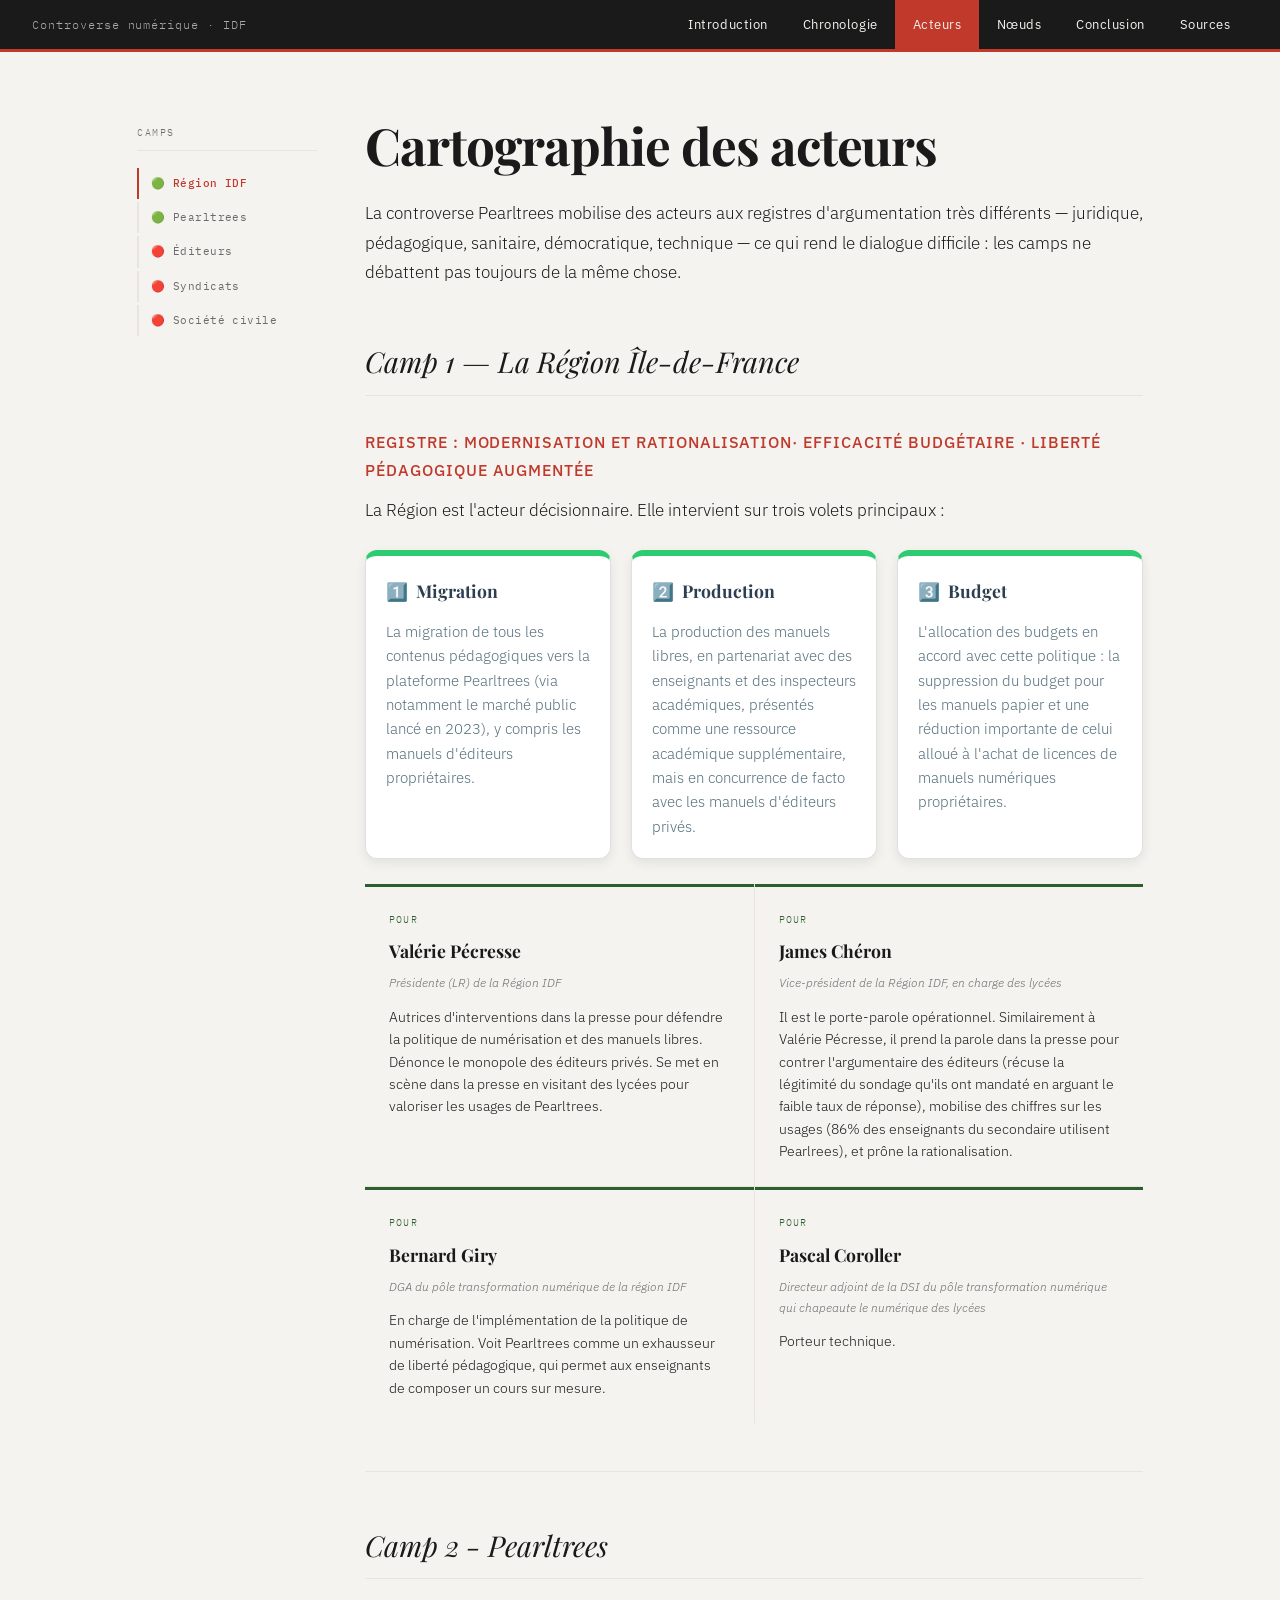
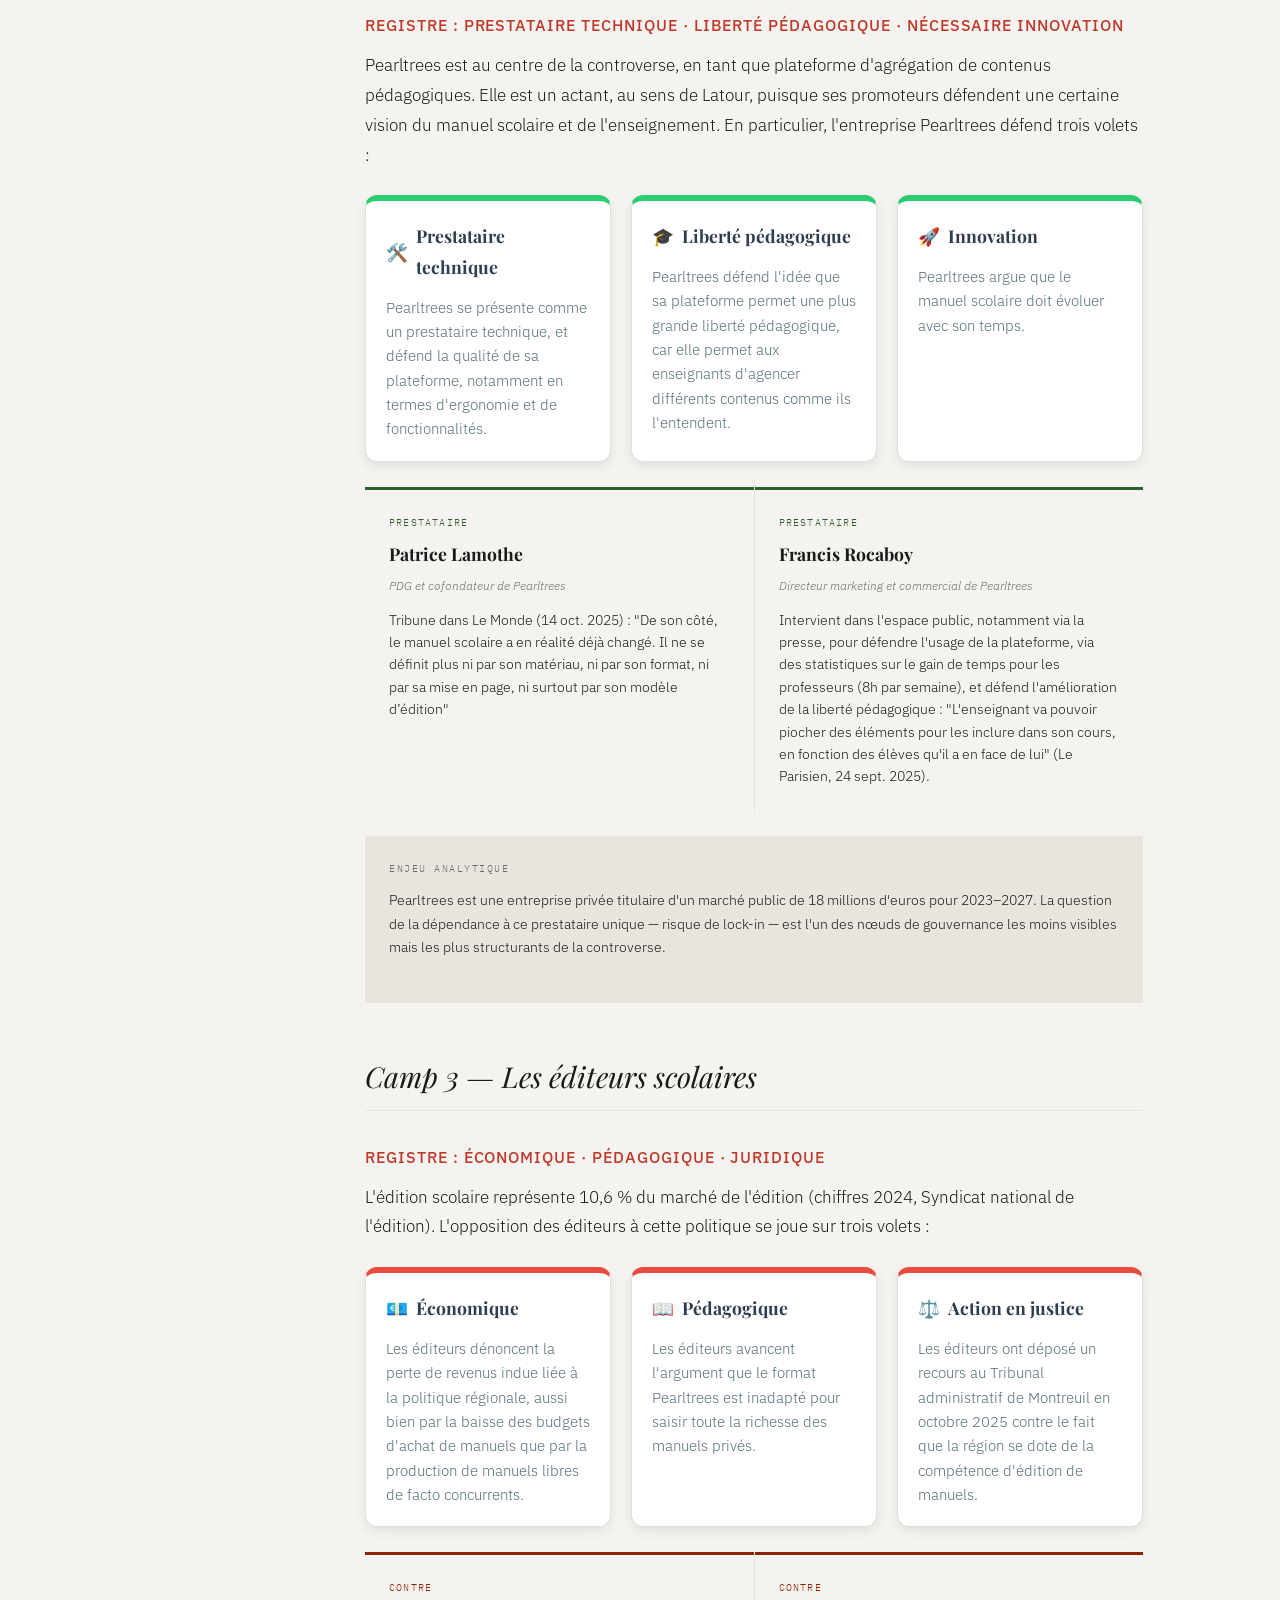
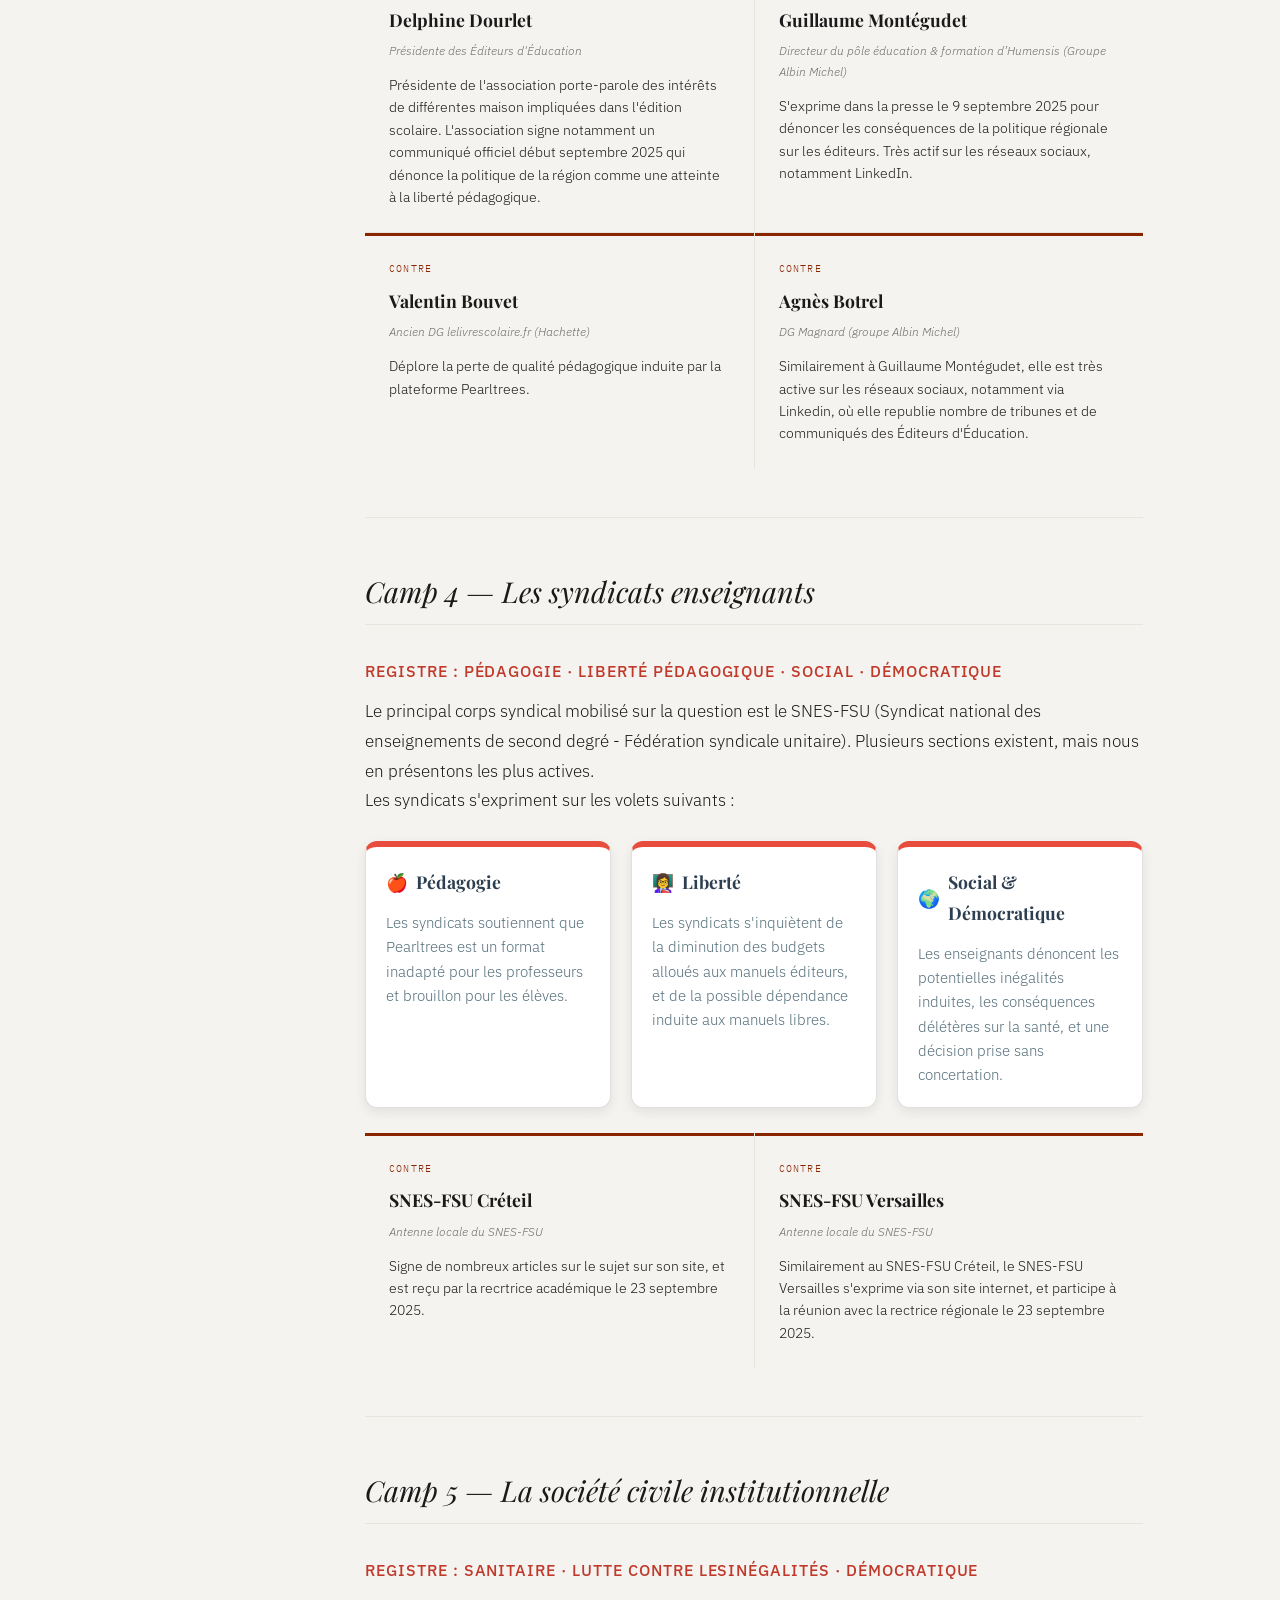
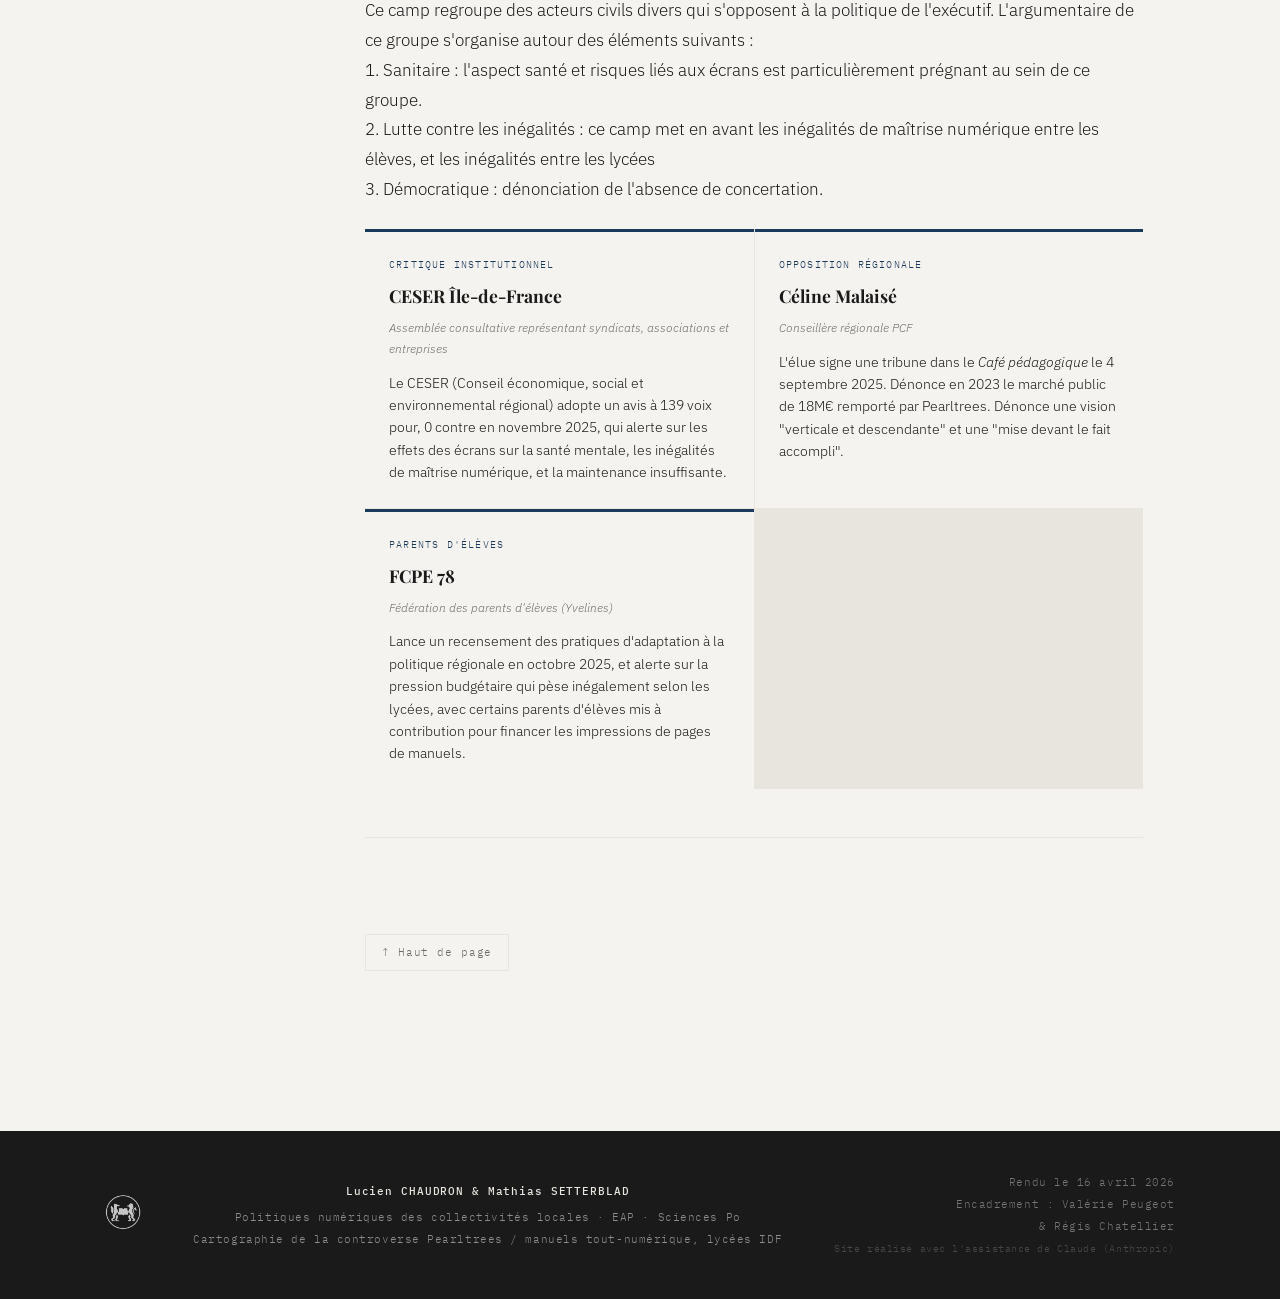
==== acteurs.html @ 8c296944 "Update acteurs.html" ====
<!DOCTYPE html>
<html lang="fr">

<head>
  <meta charset="UTF-8">
  <meta name="viewport" content="width=device-width, initial-scale=1.0">
  <title>Acteurs — Pearltrees IDF</title>
  <link rel="stylesheet" href="style.css">
</head>

<body>

  <nav>
    <a class="nav-logo" href="index.html">Controverse numérique · IDF</a>
    <ul class="nav-links">
      <li><a href="index.html">Introduction</a></li>
      <li><a href="chronologie.html">Chronologie</a></li>
      <li><a href="acteurs.html">Acteurs</a></li>
      <li><a href="noeuds.html">Nœuds</a></li>
      <li><a href="conclusion.html">Conclusion</a></li>
      <li><a href="bibliographie.html">Sources</a></li>
    </ul>
  </nav>

  <div class="page-layout">

    <aside class="sidebar">
      <div class="sidebar-label">Camps</div>
      <ul class="sidebar-nav">
        <li><button data-section="region" class="active">🟢 Région IDF</button></li>
        <li><button data-section="pearltrees">🟢 Pearltrees</button></li>
        <li><button data-section="editeurs">🔴 Éditeurs</button></li>
        <li><button data-section="syndicats">🔴 Syndicats</button></li>
        <li><button data-section="civil">🔴 Société civile</button></li>
      </ul>
    </aside>

    <main>

      <h1>Cartographie des acteurs</h1>

      <p>
        La controverse Pearltrees mobilise des acteurs aux registres d'argumentation très différents — juridique,
        pédagogique, sanitaire, démocratique, technique — ce qui rend le dialogue difficile : les camps ne débattent pas
        toujours de la même chose.
      </p>

      <section id="region">
        <h2>Camp 1 — La Région Île-de-France</h2>
        <h3>Registre : modernisation et rationalisation· efficacité budgétaire · liberté pédagogique augmentée</h3>

        <p>La Région est l'acteur décisionnaire. Elle intervient sur trois volets principaux : <br>
      
        </p>

        <div class="argument-container">
  <div class="argument-box pour">
    <h4><span>1️⃣</span> Migration</h4>
    <p>La migration de tous les contenus pédagogiques vers la plateforme Pearltrees (via notamment le marché public lancé en 2023), y compris les manuels d'éditeurs propriétaires.</p>
  </div>
  <div class="argument-box pour">
    <h4><span>2️⃣</span> Production</h4>
    <p>La production des manuels libres, en partenariat avec des enseignants et des inspecteurs académiques, présentés comme une ressource académique supplémentaire, mais en concurrence de facto avec les manuels d'éditeurs privés.</p>
  </div>
  <div class="argument-box pour">
    <h4><span>3️⃣</span> Budget</h4>
    <p>L'allocation des budgets en accord avec cette politique : la suppression du budget pour les manuels papier et une réduction importante de celui alloué à l'achat de licences de manuels numériques propriétaires.</p>
  </div>
</div>

        <div class="acteur-grid">
          <div class="acteur-card pour">
            <div class="acteur-camp pour">Pour</div>
            <div class="acteur-nom">Valérie Pécresse</div>
            <div class="acteur-role">Présidente (LR) de la Région IDF</div>
            <div class="acteur-position">Autrices d'interventions dans la presse pour défendre la politique de numérisation et des manuels libres.
              Dénonce le monopole des éditeurs privés. Se met en scène dans la presse en visitant des lycées pour valoriser les usages de Pearltrees.
            </div>
          </div>
          <div class="acteur-card pour">
            <div class="acteur-camp pour">Pour</div>
            <div class="acteur-nom">James Chéron</div>
            <div class="acteur-role">Vice-président de la Région IDF, en charge des lycées</div>
            <div class="acteur-position">Il est le porte-parole opérationnel. Similairement à Valérie Pécresse, il prend la parole dans la presse 
              pour contrer l'argumentaire des éditeurs (récuse la légitimité du sondage qu'ils ont mandaté en arguant le faible taux de réponse), mobilise des chiffres sur les usages (86% des enseignants du secondaire utilisent Pearlrees),
              et prône la rationalisation.
            </div>
          </div>
          <div class="acteur-card pour">
            <div class="acteur-camp pour">Pour</div>
            <div class="acteur-nom">Bernard Giry</div>
            <div class="acteur-role">DGA du pôle transformation numérique de la région IDF</div>
            <div class="acteur-position">En charge de l'implémentation de la politique de numérisation. Voit Pearltrees comme un exhausseur de liberté pédagogique,
              qui permet aux enseignants de composer un cours sur mesure. </div>
          </div>
          <div class="acteur-card pour">
            <div class="acteur-camp pour">Pour</div>
            <div class="acteur-nom">Pascal Coroller</div>
            <div class="acteur-role">Directeur adjoint de la DSI du pôle transformation numérique qui chapeaute le numérique des lycées</div>
            <div class="acteur-position">Porteur technique.</div>
          </div>
        </div>
      </section>

      <hr class="separateur">

      <section id="pearltrees">
        <h2>Camp 2 - Pearltrees</h2>
        <h3>Registre : prestataire technique · liberté pédagogique · nécessaire innovation </h3>

        <p>Pearltrees est au centre de la controverse, en tant que plateforme d'agrégation de contenus pédagogiques.
          Elle est un actant, au sens de Latour, puisque ses promoteurs défendent une certaine vision du manuel scolaire
          et de l'enseignement. En particulier, l'entreprise Pearltrees défend trois volets : <br>
         </p>
        
        <div class="argument-container">
  <div class="argument-box pour">
    <h4><span>🛠️</span> Prestataire technique</h4>
    <p>Pearltrees se présente comme un prestataire technique, et défend la qualité de sa plateforme, notamment en termes d'ergonomie et de fonctionnalités.</p>
  </div>
  <div class="argument-box pour">
    <h4><span>🎓</span> Liberté pédagogique</h4>
    <p>Pearltrees défend l'idée que sa plateforme permet une plus grande liberté pédagogique, car elle permet aux enseignants d'agencer différents contenus comme ils l'entendent.</p>
  </div>
  <div class="argument-box pour">
    <h4><span>🚀</span> Innovation</h4>
    <p>Pearltrees argue que le manuel scolaire doit évoluer avec son temps.</p>
  </div>
</div>

        <div class="acteur-grid">
          <div class="acteur-card pour">
            <div class="acteur-camp pour">Prestataire</div>
            <div class="acteur-nom">Patrice Lamothe</div>
            <div class="acteur-role">PDG et cofondateur de Pearltrees</div>
            <div class="acteur-position">Tribune dans Le Monde (14 oct. 2025) : "De son côté, le manuel scolaire a en réalité déjà changé. 
              Il ne se définit plus ni par son matériau, ni par son format, ni par sa mise en page, ni surtout par son modèle d’édition"</div>
          </div>
          <div class="acteur-card pour">
            <div class="acteur-camp pour">Prestataire</div>
            <div class="acteur-nom">Francis Rocaboy</div>
            <div class="acteur-role">Directeur marketing et commercial de Pearltrees</div>
            <div class="acteur-position">Intervient dans l'espace public, notamment via la presse, pour défendre l'usage de la plateforme, via des
              statistiques sur le gain de temps pour les professeurs (8h par semaine), et défend l'amélioration de la liberté pédagogique : "L'enseignant 
              va pouvoir piocher des éléments pour les inclure dans son cours, en fonction des élèves qu'il a en face de lui" (Le Parisien, 24 sept. 2025).
            </div>
          </div>
        </div>

        <div class="encadre" style="margin-top:1.5rem;">
          <div class="encadre-titre">Enjeu analytique</div>
          <p>Pearltrees est une entreprise privée titulaire d'un marché public de 18 millions d'euros pour 2023–2027. La
            question de la dépendance à ce prestataire unique — risque de lock-in — est l'un des nœuds de gouvernance
            les moins visibles mais les plus structurants de la controverse.</p>
        </div>
      </section>

      <section id="editeurs">
        <h2>Camp 3 — Les éditeurs scolaires</h2>
        <h3>Registre : économique · pédagogique · juridique </h3>

        <p>L'édition scolaire représente 10,6 % du marché de l'édition (chiffres 2024, Syndicat national de l'édition).
          L'opposition des éditeurs à cette politique se joue sur trois volets : <br>
          </p>

        <div class="argument-container">
  <div class="argument-box contre">
    <h4><span>💶</span> Économique</h4>
    <p>Les éditeurs dénoncent la perte de revenus indue liée à la politique régionale, aussi bien par la baisse des budgets d'achat de manuels que par la production de manuels libres de facto concurrents.</p>
  </div>
  <div class="argument-box contre">
    <h4><span>📖</span> Pédagogique</h4>
    <p>Les éditeurs avancent l'argument que le format Pearltrees est inadapté pour saisir toute la richesse des manuels privés.</p>
  </div>
  <div class="argument-box contre">
    <h4><span>⚖️</span> Action en justice</h4>
    <p>Les éditeurs ont déposé un recours au Tribunal administratif de Montreuil en octobre 2025 contre le fait que la région se dote de la compétence d'édition de manuels.</p>
  </div>
</div>

        <div class="acteur-grid">
          <div class="acteur-card contre">
            <div class="acteur-camp contre">Contre</div>
            <div class="acteur-nom">Delphine Dourlet</div>
            <div class="acteur-role">Présidente des Éditeurs d'Éducation</div>
            <div class="acteur-position">Présidente de l'association porte-parole des intérêts de différentes maison impliquées dans l'édition scolaire.
              L'association signe notamment un communiqué officiel début septembre 2025 qui dénonce la politique de la région comme une atteinte à la liberté pédagogique.
            </div>
          </div>
          <div class="acteur-card contre">
            <div class="acteur-camp contre">Contre</div>
            <div class="acteur-nom">Guillaume Montégudet</div>
            <div class="acteur-role">Directeur du pôle éducation & formation d’Humensis (Groupe Albin Michel)</div>
            <div class="acteur-position">S'exprime dans la presse le 9 septembre 2025 pour dénoncer les conséquences de la politique régionale sur les éditeurs. Très actif sur les réseaux sociaux, notamment LinkedIn.</div>
          </div>
          <div class="acteur-card contre">
            <div class="acteur-camp contre">Contre</div>
            <div class="acteur-nom">Valentin Bouvet</div>
            <div class="acteur-role">Ancien DG lelivrescolaire.fr (Hachette)</div>
            <div class="acteur-position"> Déplore la perte de qualité pédagogique induite par la plateforme Pearltrees.
          </div>
          </div>
          <div class="acteur-card contre">
            <div class="acteur-camp contre">Contre</div>
            <div class="acteur-nom">Agnès Botrel</div>
            <div class="acteur-role">DG Magnard (groupe Albin Michel)</div>
            <div class="acteur-position">Similairement à Guillaume Montégudet, elle est très active sur les réseaux sociaux, notamment via Linkedin,
              où elle republie nombre de tribunes et de communiqués des Éditeurs d'Éducation.
            </div>
          </div>
        </div>
      </section>

      <hr class="separateur">

      <section id="syndicats">
        <h2>Camp 4 — Les syndicats enseignants</h2>
        <h3>Registre : pédagogie · liberté pédagogique · social · démocratique</h3>

        <p>Le principal corps syndical mobilisé sur la question est le SNES-FSU (Syndicat national des enseignements de second degré - Fédération syndicale unitaire). Plusieurs sections existent, mais nous en présentons les plus actives. <br>
          Les syndicats s'expriment sur les volets suivants : <br>
         </p>


        <div class="argument-container">
  <div class="argument-box contre">
    <h4><span>🍎</span> Pédagogie</h4>
    <p>Les syndicats soutiennent que Pearltrees est un format inadapté pour les professeurs et brouillon pour les élèves.</p>
  </div>
  <div class="argument-box contre">
    <h4><span>👩‍🏫</span> Liberté</h4>
    <p>Les syndicats s'inquiètent de la diminution des budgets alloués aux manuels éditeurs, et de la possible dépendance induite aux manuels libres.</p>
  </div>
  <div class="argument-box contre">
    <h4><span>🌍</span> Social & Démocratique</h4>
    <p>Les enseignants dénoncent les potentielles inégalités induites, les conséquences délétères sur la santé, et une décision prise sans concertation.</p>
  </div>
</div>
        <div class="acteur-grid">
          <div class="acteur-card contre">
            <div class="acteur-camp contre">Contre</div>
            <div class="acteur-nom">SNES-FSU Créteil</div>
            <div class="acteur-role">Antenne locale du SNES-FSU</div>
            <div class="acteur-position">Signe de nombreux articles sur le sujet sur son site, et est reçu par la recrtrice académique le 23 septembre 2025.
               </div>
            </div>
          
          <div class="acteur-card contre">
            <div class="acteur-camp contre">Contre</div>
            <div class="acteur-nom">SNES-FSU Versailles</div>
            <div class="acteur-role">Antenne locale du SNES-FSU</div>
            <div class="acteur-position">Similairement au SNES-FSU Créteil, le SNES-FSU Versailles s'exprime via son site internet, et participe à la réunion avec 
              la rectrice régionale le 23 septembre 2025.
            </div>
          </div>
        </div>

      </section>

      <hr class="separateur">

      <section id="civil">
        <h2>Camp 5 — La société civile institutionnelle</h2>
        <h3>Registre : sanitaire · lutte contre lesinégalités · démocratique</h3>

        <p>Ce camp regroupe des acteurs civils divers qui s'opposent à la politique de
          l'exécutif. L'argumentaire de ce groupe s'organise autour des éléments suivants : <br>
          1. Sanitaire : l'aspect santé et risques liés aux écrans est particulièrement prégnant au sein de ce groupe. <br>
          2. Lutte contre les inégalités : ce camp met en avant les inégalités de maîtrise numérique entre les élèves, et les inégalités entre les lycées<br>
          3. Démocratique : dénonciation de l'absence de concertation. 
        </p>

        <div class="acteur-grid">
          <div class="acteur-card neutre">
            <div class="acteur-camp neutre">Critique institutionnel</div>
            <div class="acteur-nom">CESER Île-de-France</div>
            <div class="acteur-role">Assemblée consultative représentant syndicats, associations et entreprises</div>
            <div class="acteur-position">Le CESER (Conseil économique, social et environnemental régional) adopte un avis à 139 voix pour, 0 contre en novembre 2025, qui alerte sur les effets
              des écrans sur la santé mentale, les inégalités de maîtrise numérique, et la maintenance insuffisante.
            </div>
          </div>
          <div class="acteur-card neutre">
            <div class="acteur-camp neutre">Opposition régionale</div>
            <div class="acteur-nom">Céline Malaisé</div>
            <div class="acteur-role">Conseillère régionale PCF</div>
            <div class="acteur-position">L'élue signe une tribune dans le <em>Café pédagogique</em> le 4 septembre 2025. Dénonce en 2023 le marché public de 18M€ remporté par Pearltrees. 
              Dénonce une vision "verticale et descendante" et une "mise devant le fait accompli".</div>
          </div>
          <div class="acteur-card neutre">
            <div class="acteur-camp neutre">Parents d'élèves</div>
            <div class="acteur-nom">FCPE 78</div>
            <div class="acteur-role">Fédération des parents d'élèves (Yvelines)</div>
            <div class="acteur-position">Lance un recensement des pratiques d'adaptation à la politique régionale en octobre 2025, et alerte sur la pression budgétaire qui pèse inégalement selon les lycées,
              avec certains parents d'élèves mis à contribution pour financer les impressions de pages de manuels. 
            </div>
          </div>
        </div>
      </section>

      <hr class="separateur">

      <a href="#" class="back-top">↑ Haut de page</a>

    </main>
  </div>

  <footer>
    <div class="footer-inner">
      <div class="footer-logo">
        <!-- Remplace ce placeholder par : <img src="logo-sciencespo.png" alt="Sciences Po"> -->
        <img src="logo-spo.png" alt="Sciences Po">
        <!-- <div class="footer-logo-placeholder">LOGO<br>SciencesPo</div> -->
      </div>
      <div class="footer-info">
        <strong>Lucien CHAUDRON &amp; Mathias SETTERBLAD</strong>
        Politiques numériques des collectivités locales · <!--École d&#39;Affaires Publiques-->EAP · Sciences Po<br>
        Cartographie de la controverse Pearltrees / manuels tout-numérique, lycées IDF
      </div>
      <div class="footer-meta">
        Rendu le 16 avril 2026<br>
        Encadrement : Valérie Peugeot<br>
        &amp; Régis Chatellier<br>
        <span style="opacity:0.5;font-size:10px;">Site réalisé avec l&#39;assistance de Claude (Anthropic)</span>
      </div>
    </div>
  </footer>

  <script src="script.js"></script>
  <script>
    (function () {
      var btns = document.querySelectorAll('.sidebar-nav button[data-section]');
      var sections = Array.from(btns).map(function (b) { return document.getElementById(b.dataset.section); });

      btns.forEach(function (btn) {
        btn.addEventListener('click', function () {
          var target = document.getElementById(btn.dataset.section);
          if (target) {
            var top = target.getBoundingClientRect().top + window.scrollY - 80;
            window.scrollTo({ top: top, behavior: 'smooth' });
          }
        });
      });

      var observer = new IntersectionObserver(function (entries) {
        entries.forEach(function (entry) {
          if (entry.isIntersecting) {
            var id = entry.target.id;
            btns.forEach(function (b) { b.classList.toggle('active', b.dataset.section === id); });
          }
        });
      }, { rootMargin: '-20% 0px -60% 0px' });

      sections.forEach(function (s) { if (s) observer.observe(s); });
    })();
  </script>
</body>

</html>
---- style.css ----
@import url('https://fonts.googleapis.com/css2?family=Playfair+Display:ital,wght@0,400;0,700;1,400&family=IBM+Plex+Sans:wght@300;400;500&family=IBM+Plex+Mono:wght@400&display=swap');

:root {
  --noir: #1a1a1a;
  --blanc: #f5f3ef;
  --gris: #6b6b6b;
  --gris-clair: #e8e5df;
  --accent: #c0392b;
  --accent-doux: #e8d5d3;
  --pour: #2c5f2e;
  --pour-doux: #d4e8d4;
  --contre: #8b2500;
  --contre-doux: #f0ddd9;
  --neutre: #1a3a5c;
  --neutre-doux: #d4dfe8;
  --font-titre: 'Playfair Display', Georgia, serif;
  --font-corps: 'IBM Plex Sans', system-ui, sans-serif;
  --font-mono: 'IBM Plex Mono', monospace;
  --largeur: 860px;
  --transition: 0.2s ease;
}

* {
  box-sizing: border-box;
  margin: 0;
  padding: 0;
}

html {
  scroll-behavior: smooth;
}

body {
  background: var(--blanc);
  color: var(--noir);
  font-family: var(--font-corps);
  font-weight: 300;
  font-size: 17px;
  line-height: 1.75;
}

/* ===== NAVIGATION ===== */
nav {
  position: sticky;
  top: 0;
  z-index: 100;
  background: var(--noir);
  color: var(--blanc);
  padding: 0 2rem;
  display: flex;
  align-items: center;
  gap: 0;
  height: 52px;
  border-bottom: 3px solid var(--accent);
}

.nav-logo {
  font-family: var(--font-mono);
  font-size: 12px;
  letter-spacing: 0.08em;
  color: var(--gris-clair);
  text-decoration: none;
  margin-right: auto;
  white-space: nowrap;
  opacity: 0.7;
}

.nav-links {
  display: flex;
  list-style: none;
  gap: 0;
}

.nav-links a {
  display: block;
  padding: 0 1.1rem;
  height: 52px;
  line-height: 52px;
  color: var(--blanc);
  text-decoration: none;
  font-size: 13px;
  font-weight: 400;
  letter-spacing: 0.04em;
  transition: background var(--transition), color var(--transition);
  white-space: nowrap;
}

.nav-links a:hover,
.nav-links a.active {
  background: var(--accent);
  color: var(--blanc);
}

/* ===== LAYOUT ===== */
main {
  max-width: var(--largeur);
  margin: 0 auto;
  padding: 4rem 2rem 6rem;
}

/* ===== TITRES ===== */
h1 {
  font-family: var(--font-titre);
  font-size: clamp(2rem, 5vw, 3.2rem);
  font-weight: 700;
  line-height: 1.15;
  letter-spacing: -0.02em;
  color: var(--noir);
  margin-bottom: 1.5rem;
}

h2 {
  font-family: var(--font-titre);
  font-size: 1.8rem;
  font-weight: 400;
  font-style: italic;
  color: var(--noir);
  margin: 3rem 0 1rem;
  padding-bottom: 0.5rem;
  border-bottom: 1px solid var(--gris-clair);
}

h3 {
  font-family: var(--font-corps);
  font-size: 1rem;
  font-weight: 500;
  letter-spacing: 0.06em;
  text-transform: uppercase;
  color: var(--accent);
  margin: 2rem 0 0.75rem;
}

h4 {
  font-family: var(--font-titre);
  font-size: 1.1rem;
  font-weight: 700;
  margin: 1.5rem 0 0.5rem;
}

p {
  margin-bottom: 1.2rem;
  color: var(--noir);
}

/* ===== HERO (page d'accueil) ===== */
.hero {
  padding: 5rem 0 3rem;
  border-bottom: 1px solid var(--gris-clair);
  margin-bottom: 3rem;
}

.hero-surtitre {
  font-family: var(--font-mono);
  font-size: 11px;
  letter-spacing: 0.15em;
  text-transform: uppercase;
  color: var(--accent);
  margin-bottom: 1.2rem;
}

.hero h1 {
  margin-bottom: 1.5rem;
}

.hero-sous-titre {
  font-size: 1.1rem;
  font-weight: 300;
  color: var(--gris);
  max-width: 600px;
  line-height: 1.6;
  margin-bottom: 2rem;
}

.hero-meta {
  font-family: var(--font-mono);
  font-size: 12px;
  color: var(--gris);
  letter-spacing: 0.05em;
  display: flex;
  gap: 2rem;
  flex-wrap: wrap;
}

/* ===== LAYOUT AVEC SIDEBAR ===== */
.page-layout {
  display: grid;
  grid-template-columns: 180px 1fr;
  gap: 3rem;
  align-items: start;
  max-width: calc(var(--largeur) + 210px);
  margin: 0 auto;
  padding: 4rem 2rem 6rem;
}

.page-layout main {
  max-width: none;
  margin: 0;
  padding: 0;
}

/* Sidebar sticky */
.sidebar {
  position: sticky;
  top: 72px; /* nav height + marge */
  padding-top: 0.5rem;
}

.sidebar-label {
  font-family: var(--font-mono);
  font-size: 10px;
  letter-spacing: 0.15em;
  text-transform: uppercase;
  color: var(--gris);
  margin-bottom: 1rem;
  padding-bottom: 0.5rem;
  border-bottom: 1px solid var(--gris-clair);
}

.sidebar-nav {
  display: flex;
  flex-direction: column;
  gap: 2px;
  list-style: none;
}

.sidebar-nav button {
  width: 100%;
  text-align: left;
  font-family: var(--font-mono);
  font-size: 11px;
  letter-spacing: 0.04em;
  color: var(--gris);
  background: none;
  border: none;
  border-left: 2px solid var(--gris-clair);
  padding: 0.5rem 0.75rem;
  cursor: pointer;
  transition: all var(--transition);
  line-height: 1.4;
}

.sidebar-nav button:hover {
  color: var(--noir);
  border-left-color: var(--noir);
  background: none;
}

.sidebar-nav button.active {
  color: var(--accent);
  border-left-color: var(--accent);
  font-weight: 500;
}

/* Responsive : sidebar passe en haut sur mobile */
@media (max-width: 820px) {
  .page-layout {
    grid-template-columns: 1fr;
    gap: 0;
    padding: 2rem 1rem 4rem;
  }
  .sidebar {
    position: static;
    margin-bottom: 2rem;
  }
  .sidebar-nav {
    flex-direction: row;
    flex-wrap: wrap;
    gap: 0.4rem;
  }
  .sidebar-nav button {
    border-left: none;
    border: 1px solid var(--gris-clair);
    padding: 0.3rem 0.7rem;
  }
  .sidebar-nav button.active {
    border-color: var(--accent);
    background: var(--accent);
    color: var(--blanc);
  }
}

/* =======Personnalisation du bloc contexte ============== */
.context-container {
  margin: 3rem 0;
  border: 1px solid var(--gris-clair);
  background: var(--gris-clair); /* Pour créer les lignes de séparation */
}

.context-titre {
  background: var(--blanc);
  margin: 0 !important;
  padding: 1.5rem;
  text-align: center;
  font-family: var(--font-mono) !important;
  font-size: 11px !important;
  letter-spacing: 0.1em;
  text-transform: uppercase;
  color: var(--gris);
  border-bottom: 1px solid var(--gris-clair);
}

.context-full {
  background: var(--blanc) !important;
  margin: 0 !important;
  border-left: 4px solid var(--accent) !important;
  padding: 2rem !important;
}

.stat-chiffre-titre {
  font-family: var(--font-titre);
  font-size: 1.8rem;
  font-weight: 700;
  color: var(--noir);
  margin: 0.5rem 0 1rem 0;
}

.context-list {
  display: grid;
  grid-template-columns: repeat(auto-fit, minmax(250px, 1fr));
  gap: 0.5rem 2rem;
  list-style: none;
  padding: 0;
}

.context-list li {
  font-family: var(--font-mono);
  font-size: 11px;
  color: var(--gris);
  line-height: 1.4;
  position: relative;
  padding-left: 15px;
}

.context-list li::before {
  content: "→";
  position: absolute;
  left: 0;
  color: var(--accent);
}

/* Ajustement de la grille sous le bloc principal */
.context-container .stat-grid {
  margin: 0 !important;
}

.context-container .stat {
  padding: 2rem 1.5rem;
}

/* ===== Problématique !===== */

/* Bloc problématique */
.problematique-container {
  /* On dessine l'encadré complet */
  border: 1px solid var(--accent) !important; 
  padding: 3rem 2rem;
  margin: 4rem 0;
  background: var(--blanc);
  text-align: center;
  display: block;
}

/* Label au dessus de la question */
.problematique-container .noeud-label {
  display: block;
  margin-bottom: 1.5rem;
  color: var(--accent);
  font-family: var(--font-mono);
  font-size: 11px;
  letter-spacing: 0.15em;
  text-transform: uppercase;
}

/* Style de la phrase (aligné sur ton style de corps/titre) */
.problematique-phrase {
  font-family: var(--font-titre) !important;
  font-size: 1.6rem !important;
  color: var(--noir) !important;
  font-style: italic !important;
  line-height: 1.4 !important;
  margin: 0 auto !important;
  max-width: 700px;
  font-weight: 400 !important;
}

/* ===== ONGLETS NOEUDS (tabs horizontaux) ===== */
.tabs {
  margin-bottom: 0;
}

.tabs-nav {
  display: flex;
  gap: 0;
  border-bottom: 2px solid var(--gris-clair);
  margin-bottom: 0;
  list-style: none;
}

.tabs-nav button {
  font-family: var(--font-mono);
  font-size: 12px;
  letter-spacing: 0.05em;
  color: var(--gris);
  background: none;
  border: none;
  border-bottom: 2px solid transparent;
  margin-bottom: -2px;
  padding: 0.75rem 1.4rem;
  cursor: pointer;
  transition: all var(--transition);
  white-space: nowrap;
}

.tabs-nav button:hover {
  color: var(--noir);
}

.tabs-nav button.active {
  color: var(--accent);
  border-bottom-color: var(--accent);
  font-weight: 500;
}

.tab-panel {
  display: none;
  padding-top: 2rem;
  animation: fadeIn 0.2s ease;
}

.tab-panel.active {
  display: block;
}

@keyframes fadeIn {
  from { opacity: 0; transform: translateY(6px); }
  to   { opacity: 1; transform: translateY(0); }
}

/* ===== NAVIGATION INTRA-PAGE (conservé pour compatibilité) ===== */
.page-nav {
  display: flex;
  gap: 0.5rem;
  flex-wrap: wrap;
  margin-bottom: 3rem;
  padding-bottom: 1.5rem;
  border-bottom: 1px solid var(--gris-clair);
}

.page-nav-btn {
  font-family: var(--font-mono);
  font-size: 11px;
  letter-spacing: 0.06em;
  text-transform: uppercase;
  color: var(--gris);
  background: none;
  border: 1px solid var(--gris-clair);
  padding: 0.4rem 0.9rem;
  cursor: pointer;
  transition: all var(--transition);
  text-decoration: none;
}

.page-nav-btn:hover,
.page-nav-btn.active {
  background: var(--noir);
  color: var(--blanc);
  border-color: var(--noir);
}

/* ===== CARDS NAVIGATION ===== */
.nav-cards {
  display: grid;
  grid-template-columns: repeat(auto-fit, minmax(220px, 1fr));
  gap: 1px;
  background: var(--gris-clair);
  border: 1px solid var(--gris-clair);
  margin: 2rem 0;
}

.nav-card {
  background: var(--blanc);
  padding: 1.8rem 1.5rem;
  text-decoration: none;
  color: var(--noir);
  transition: background var(--transition);
  display: block;
}

.nav-card:hover {
  background: var(--noir);
  color: var(--blanc);
}

.nav-card:hover .nav-card-num {
  color: var(--accent);
}

.nav-card-num {
  font-family: var(--font-mono);
  font-size: 11px;
  letter-spacing: 0.1em;
  color: var(--accent);
  margin-bottom: 0.6rem;
  display: block;
}

.nav-card-titre {
  font-family: var(--font-titre);
  font-size: 1.15rem;
  font-weight: 700;
  line-height: 1.3;
  display: block;
  margin-bottom: 0.4rem;
}

.nav-card-desc {
  font-size: 13px;
  color: var(--gris);
  line-height: 1.5;
}

.nav-card:hover .nav-card-desc {
  color: var(--gris-clair);
}

/* ===== NOEUDS (encadrés thématiques) ===== */
.noeud {
  border-left: 3px solid var(--accent);
  padding: 1.5rem 1.5rem 1.5rem 2rem;
  background: #faf9f7;
  margin: 2rem 0;
}

.noeud-label {
  font-family: var(--font-mono);
  font-size: 10px;
  letter-spacing: 0.15em;
  text-transform: uppercase;
  color: var(--accent);
  margin-bottom: 0.5rem;
}

.noeud h4 {
  margin-top: 0;
  font-size: 1.15rem;
}

/* ===== ACTEURS ===== */
.acteur-grid {
  display: grid;
  grid-template-columns: 1fr 1fr;
  gap: 1px;
  background: var(--gris-clair);
  margin: 1.5rem 0;
}

@media (max-width: 640px) {
  .acteur-grid { grid-template-columns: 1fr; }
}

.acteur-card {
  background: var(--blanc);
  padding: 1.5rem;
}

.acteur-card.pour { border-top: 3px solid var(--pour); }
.acteur-card.contre { border-top: 3px solid var(--contre); }
.acteur-card.neutre { border-top: 3px solid var(--neutre); }

.acteur-camp {
  font-family: var(--font-mono);
  font-size: 10px;
  letter-spacing: 0.12em;
  text-transform: uppercase;
  margin-bottom: 0.5rem;
}

.acteur-camp.pour { color: var(--pour); }
.acteur-camp.contre { color: var(--contre); }
.acteur-camp.neutre { color: var(--neutre); }

.acteur-nom {
  font-family: var(--font-titre);
  font-size: 1.1rem;
  font-weight: 700;
  margin-bottom: 0.3rem;
}

.acteur-role {
  font-size: 12px;
  color: var(--gris);
  font-style: italic;
  margin-bottom: 0.8rem;
}

.acteur-position {
  font-size: 14px;
  line-height: 1.6;
}

/* ===== CHRONOLOGIE ===== */
.timeline {
  position: relative;
  padding-left: 2rem;
  margin: 2rem 0;
}

.timeline::before {
  content: '';
  position: absolute;
  left: 0;
  top: 0;
  bottom: 0;
  width: 2px;
  background: var(--gris-clair);
}

.timeline-item {
  position: relative;
  margin-bottom: 2.5rem;
  cursor: pointer;
}

.timeline-item::before {
  content: '';
  position: absolute;
  left: -2.4rem;
  top: 0.4rem;
  width: 10px;
  height: 10px;
  border-radius: 50%;
  background: var(--blanc);
  border: 2px solid var(--gris-clair);
  transition: all var(--transition);
}

.timeline-item:hover::before,
.timeline-item.rupture::before {
  background: var(--accent);
  border-color: var(--accent);
  width: 14px;
  height: 14px;
  left: -2.6rem;
  top: 0.2rem;
}

.timeline-date {
  font-family: var(--font-mono);
  font-size: 11px;
  letter-spacing: 0.08em;
  color: var(--accent);
  margin-bottom: 0.3rem;
}

.timeline-titre {
  font-family: var(--font-titre);
  font-size: 1.05rem;
  font-weight: 700;
  margin-bottom: 0.4rem;
}

.timeline-texte {
  font-size: 14px;
  color: var(--gris);
  line-height: 1.6;
}

.timeline-source {
  font-family: var(--font-mono);
  font-size: 11px;
  color: var(--gris-clair);
  margin-top: 0.4rem;
}

.timeline-item.rupture .timeline-titre {
  color: var(--accent);
}

/* ===== CITATIONS ===== */
blockquote {
  border-left: 3px solid var(--noir);
  margin: 2rem 0;
  padding: 1rem 0 1rem 1.5rem;
  font-family: var(--font-titre);
  font-style: italic;
  font-size: 1.1rem;
  line-height: 1.6;
  color: var(--noir);
}

blockquote cite {
  display: block;
  font-family: var(--font-mono);
  font-style: normal;
  font-size: 11px;
  letter-spacing: 0.06em;
  color: var(--gris);
  margin-top: 0.8rem;
}

/* Style spécifique pour les citations polarisées */
blockquote.quote-faveur {
  border-left-color: var(--pour) !important;
  background: var(--pour-doux); /* Utilise ton vert très clair */
  padding: 1.5rem;
  margin: 1.5rem 0;
}

blockquote.quote-defaveur {
  border-left-color: var(--contre) !important;
  background: var(--contre-doux); /* Utilise ton rouge très clair */
  padding: 1.5rem;
  margin: 1.5rem 0;
}

/* Optionnel : forcer la couleur de la source pour la lisibilité */
blockquote.quote-faveur cite {
  color: var(--pour);
}

blockquote.quote-defaveur cite {
  color: var(--contre);
}

/* ===== NOTES ===== */
sup {
  font-family: var(--font-mono);
  font-size: 10px;
  color: var(--accent);
  cursor: pointer;
}

sup a {
  color: var(--accent);
  text-decoration: none;
}

sup a:hover {
  text-decoration: underline;
}

/* ===== BIBLIOGRAPHIE ===== */
.biblio-item {
  padding: 1rem 0;
  border-bottom: 1px solid var(--gris-clair);
  font-size: 14px;
  line-height: 1.7;
}

.biblio-item:last-child {
  border-bottom: none;
}

.biblio-id {
  font-family: var(--font-mono);
  font-size: 11px;
  color: var(--accent);
  margin-bottom: 0.3rem;
}

.biblio-section {
  margin: 2.5rem 0 1rem;
  font-family: var(--font-mono);
  font-size: 11px;
  letter-spacing: 0.12em;
  text-transform: uppercase;
  color: var(--gris);
  border-bottom: 1px solid var(--gris-clair);
  padding-bottom: 0.5rem;
}

/* ===== ENCADRÉS ===== */
.encadre {
  background: var(--gris-clair);
  padding: 1.5rem;
  margin: 2rem 0;
  font-size: 14px;
  line-height: 1.7;
}

.encadre-titre {
  font-family: var(--font-mono);
  font-size: 10px;
  letter-spacing: 0.15em;
  text-transform: uppercase;
  color: var(--gris);
  margin-bottom: 0.75rem;
}

/* ===== DONNÉES CHIFFRÉES ===== */
.stat-grid {
  display: grid;
  grid-template-columns: repeat(auto-fit, minmax(180px, 1fr));
  gap: 1px;
  background: var(--gris-clair);
  margin: 2rem 0;
}

.stat {
  background: var(--blanc);
  padding: 1.5rem;
  text-align: center;
}

.stat-chiffre {
  font-family: var(--font-titre);
  font-size: 2.5rem;
  font-weight: 700;
  color: var(--accent);
  line-height: 1;
  display: block;
  margin-bottom: 0.5rem;
}

.stat-label {
  font-size: 13px;
  color: var(--gris);
  line-height: 1.4;
}

/* ===== FOOTER ===== */
footer {
  background: var(--noir);
  color: var(--gris-clair);
  padding: 2.5rem 2rem;
  font-family: var(--font-mono);
  font-size: 11px;
  letter-spacing: 0.05em;
  margin-top: 4rem;
}

.footer-inner {
  max-width: calc(var(--largeur) + 210px);
  margin: 0 auto;
  display: grid;
  grid-template-columns: auto 1fr auto;
  align-items: center;
  gap: 2rem;
}

.footer-logo img {
  height: 36px;
  width: auto;
  opacity: 0.75;
  filter: brightness(0) invert(1);
}

.footer-logo-placeholder {
  height: 36px;
  width: 80px;
  border: 1px dashed rgba(255,255,255,0.2);
  display: flex;
  align-items: center;
  justify-content: center;
  font-size: 9px;
  color: rgba(255,255,255,0.3);
  letter-spacing: 0.08em;
}

.footer-info {
  text-align: center;
  line-height: 2;
  color: rgba(255,255,255,0.5);
}

.footer-info strong {
  display: block;
  color: var(--gris-clair);
  font-weight: 500;
  letter-spacing: 0.08em;
  margin-bottom: 0.2rem;
}

.footer-meta {
  text-align: right;
  line-height: 2;
  color: rgba(255,255,255,0.4);
}

.footer-meta a {
  color: rgba(255,255,255,0.4);
  text-decoration: none;
}

.footer-meta a:hover {
  color: var(--gris-clair);
}

@media (max-width: 640px) {
  .footer-inner {
    grid-template-columns: 1fr;
    text-align: center;
  }
  .footer-logo-placeholder { margin: 0 auto; }
  .footer-meta { text-align: center; }
}

/* ===== UTILITAIRES ===== */
.separateur {
  border: none;
  border-top: 1px solid var(--gris-clair);
  margin: 3rem 0;
}

.label-methode {
  font-family: var(--font-mono);
  font-size: 11px;
  letter-spacing: 0.1em;
  text-transform: uppercase;
  color: var(--gris);
  background: var(--gris-clair);
  padding: 0.3rem 0.7rem;
  display: inline-block;
  margin-bottom: 1rem;
}

.back-top {
  display: inline-block;
  font-family: var(--font-mono);
  font-size: 11px;
  letter-spacing: 0.08em;
  color: var(--gris);
  text-decoration: none;
  margin-top: 3rem;
  padding: 0.5rem 1rem;
  border: 1px solid var(--gris-clair);
  transition: all var(--transition);
}

.back-top:hover {
  background: var(--noir);
  color: var(--blanc);
  border-color: var(--noir);
}

@media (max-width: 640px) {
  nav { padding: 0 1rem; }
  main { padding: 2rem 1rem 4rem; }
  .nav-links a { padding: 0 0.7rem; font-size: 12px; }
  h1 { font-size: 1.8rem; }
  h2 { font-size: 1.4rem; }
}

/* Conteneur principal */
.argument-container {
  display: flex;
  gap: 20px;
  margin: 25px 0;
  align-items: stretch; /* Force toutes les boîtes à avoir la même hauteur */
}

/* Style de la boîte d'argument */
.argument-box {
  flex: 1;
  padding: 20px;
  background-color: #ffffff; /* Fond blanc pour détacher du gris de la page */
  border: 1px solid #e0e0e0; /* Bordure légère tout autour */
  border-radius: 12px;       /* Coins arrondis pour un look moderne */
  box-shadow: 0 4px 12px rgba(0, 0, 0, 0.08); /* Ombre pour l'effet relief */
  transition: transform 0.2s ease; /* Petit effet au survol */
}

.argument-box:hover {
  transform: translateY(-5px); /* La boîte se soulève légèrement */
}

/* Titre à l'intérieur de la boîte */
.argument-box h4 {
  margin: 0 0 12px 0;
  font-size: 1.1rem;
  font-weight: 700;
  display: flex;
  align-items: center;
  gap: 8px;
  color: #2c3e50;
}

/* Texte à l'intérieur */
.argument-box p {
  margin: 0;
  font-size: 0.95rem;
  line-height: 1.6;
  color: #546e7a;
}

/* Variantes de couleurs pour les camps */
.argument-box.pour { border-top: 6px solid #2ecc71; }
.argument-box.contre { border-top: 6px solid #e74c3c; }
.argument-box.neutre { border-top: 6px solid #95a5a6; }

/* Responsive */
@media (max-width: 900px) {
  .argument-container {
    flex-direction: column;
  }
}
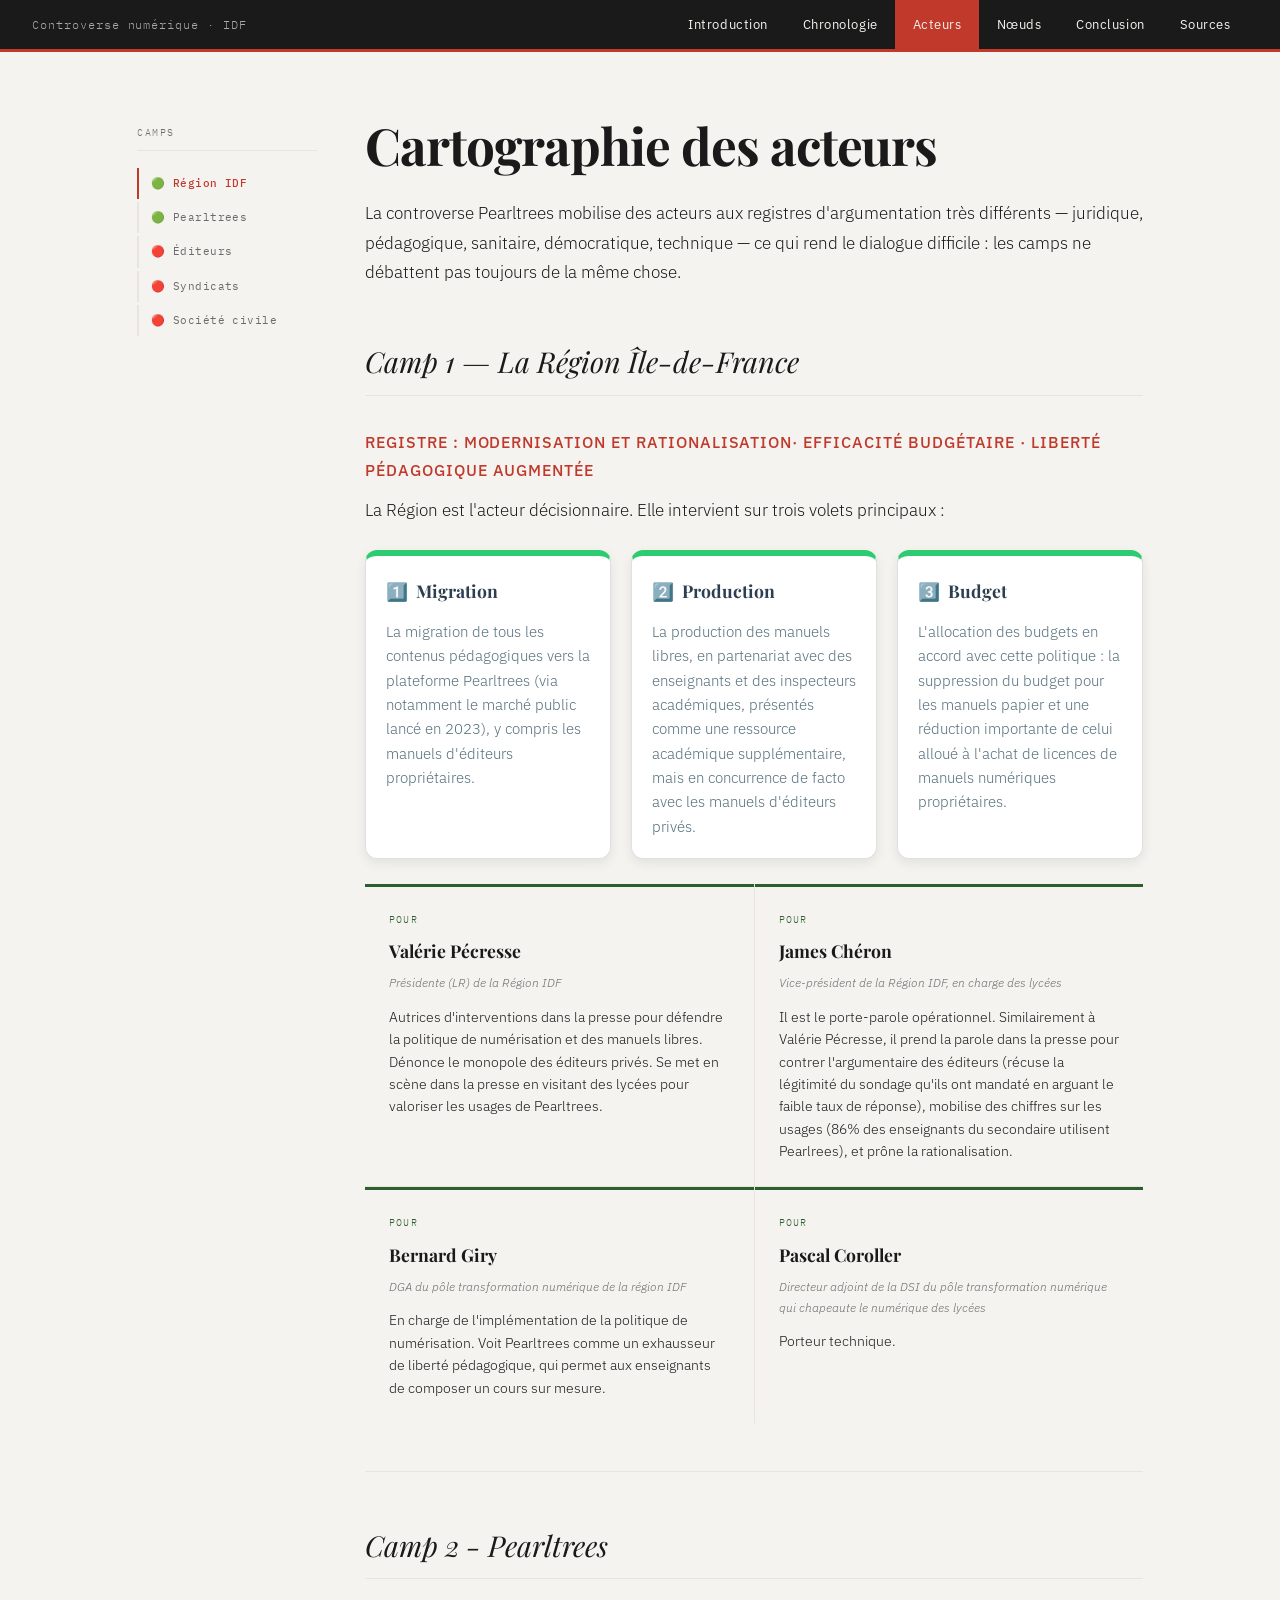
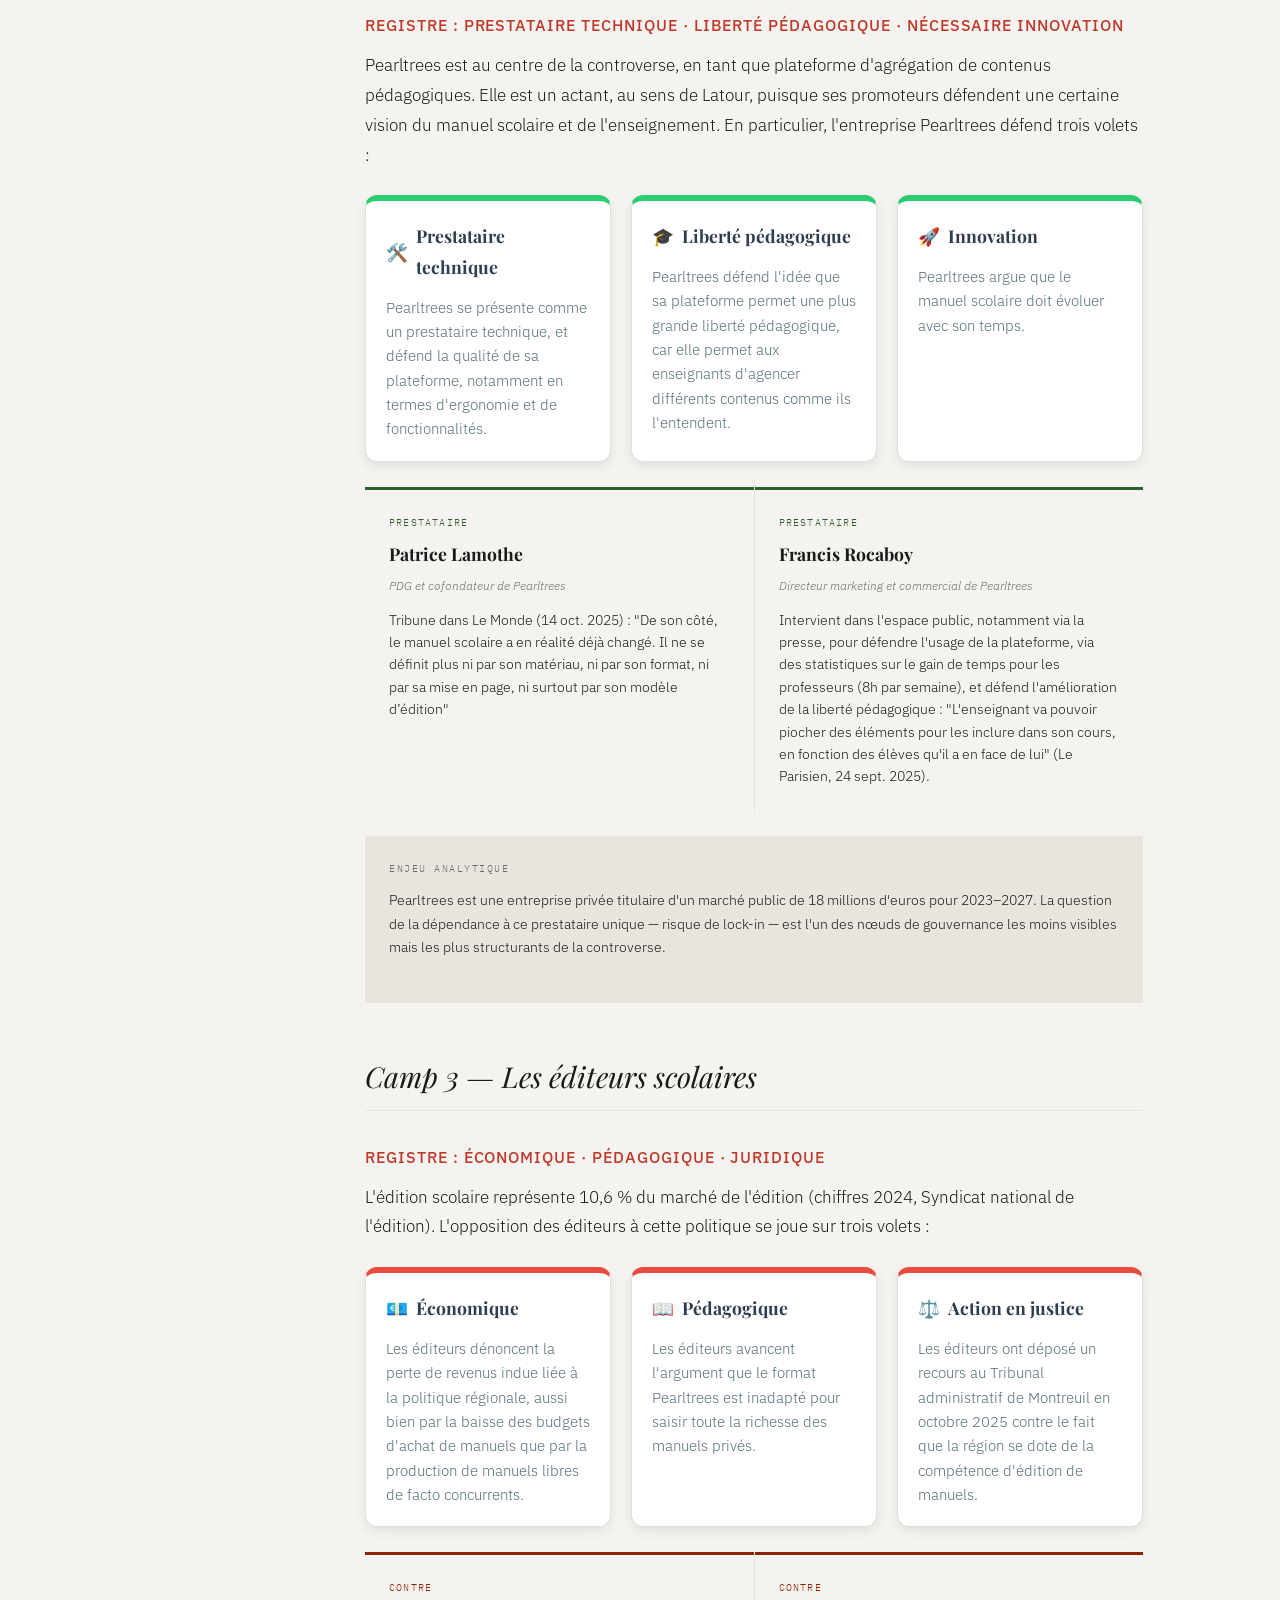
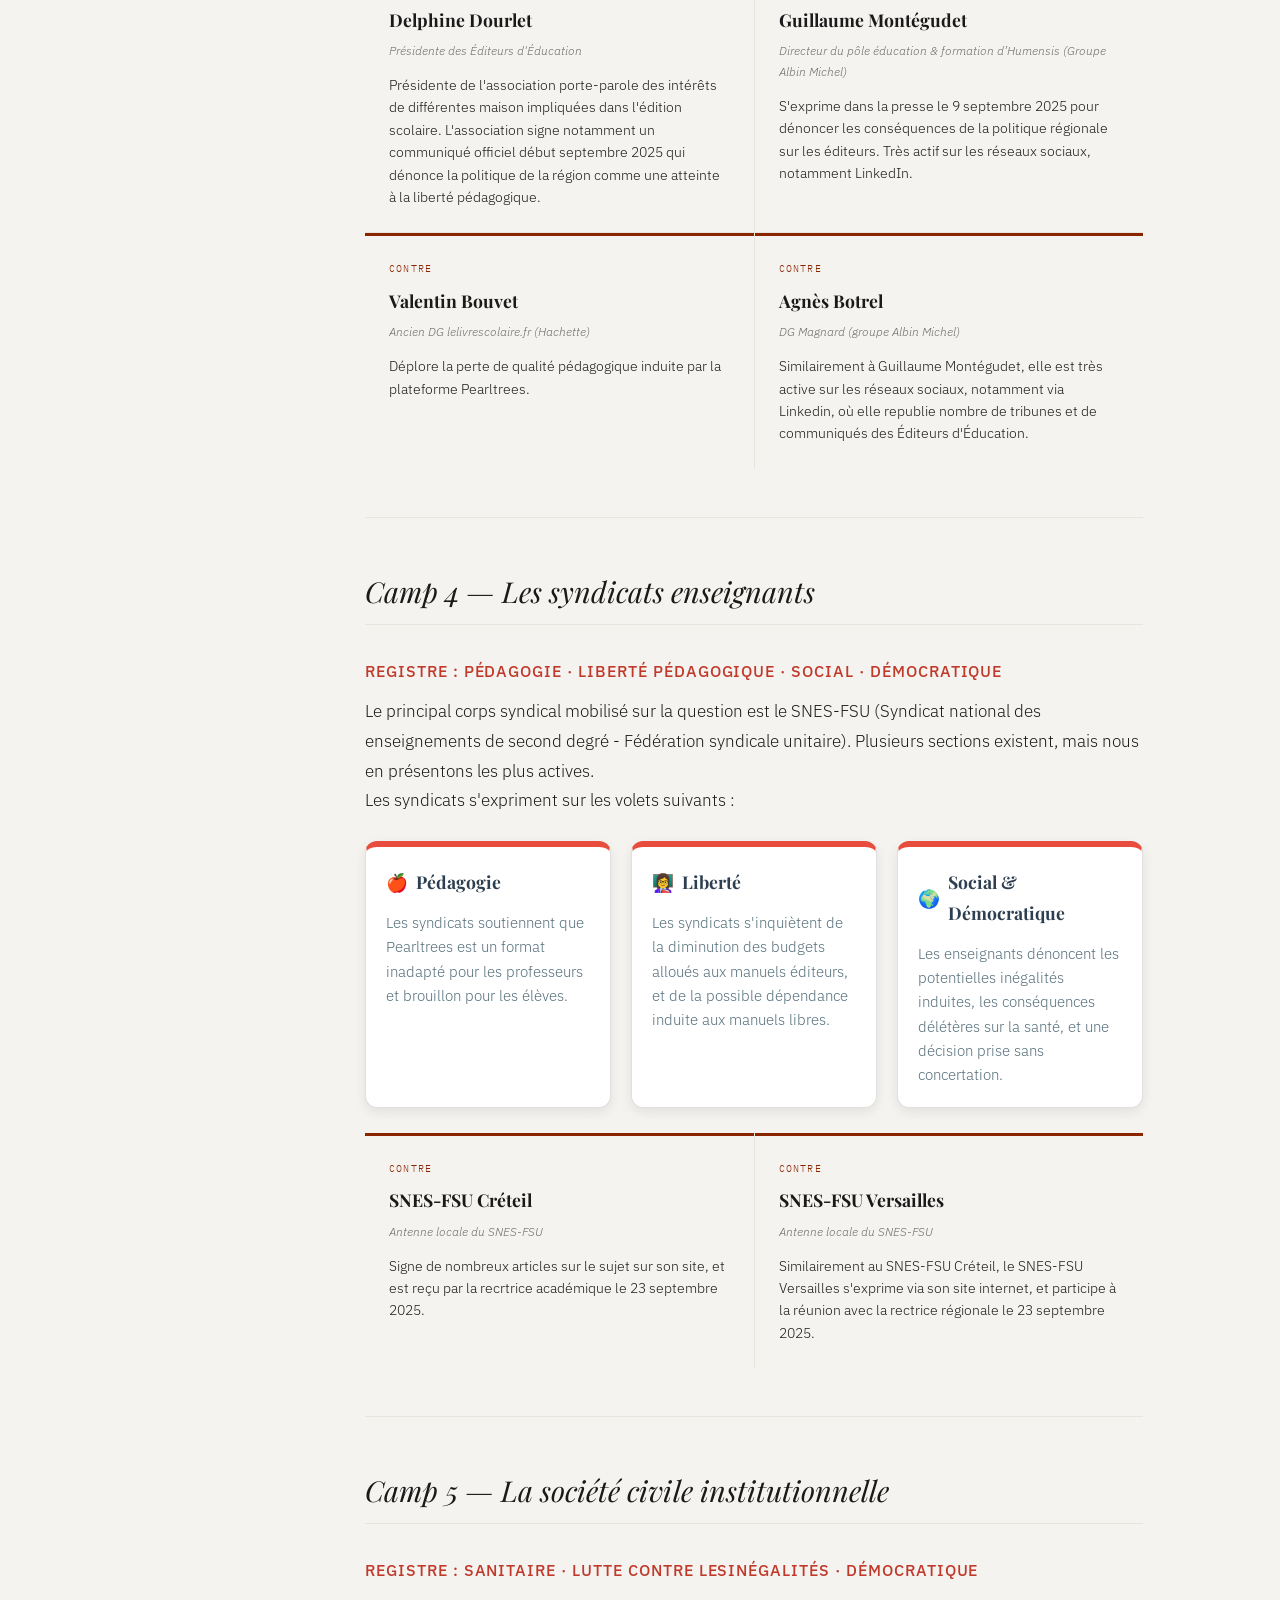
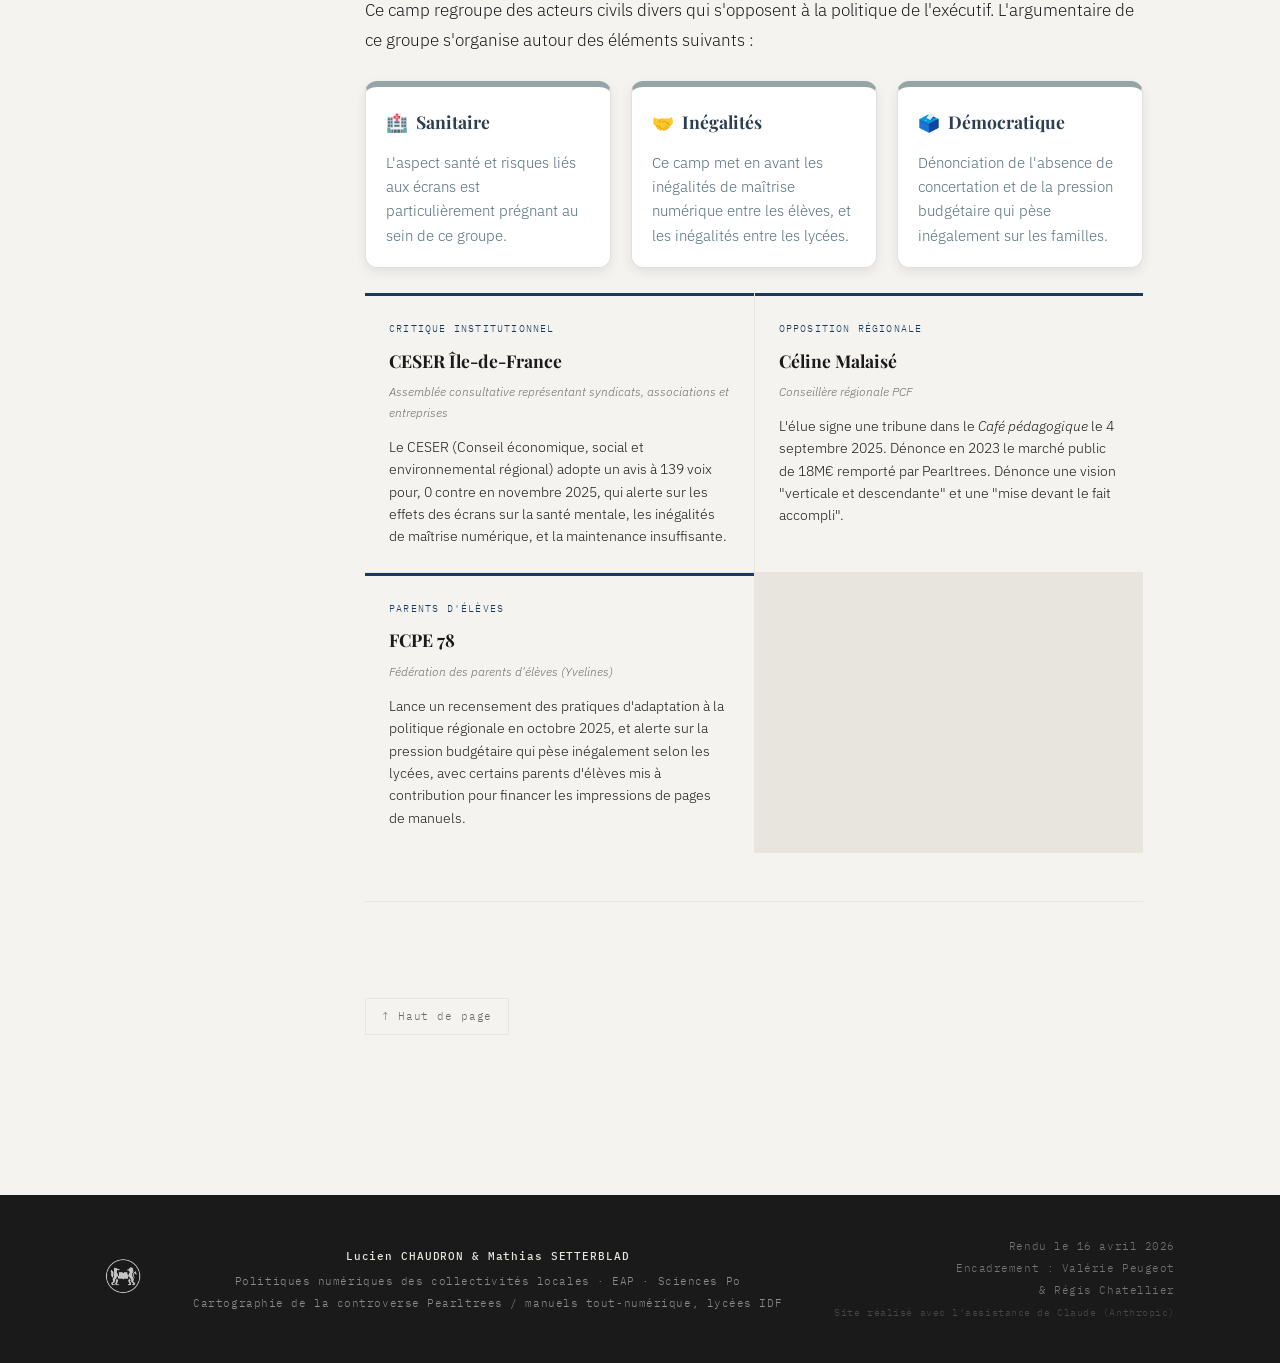
==== commit 6bade67b: "Update acteurs.html" ====
--- a/acteurs.html
+++ b/acteurs.html
@@ -264,11 +264,23 @@
         <h3>Registre : sanitaire · lutte contre lesinégalités · démocratique</h3>
 
         <p>Ce camp regroupe des acteurs civils divers qui s'opposent à la politique de
-          l'exécutif. L'argumentaire de ce groupe s'organise autour des éléments suivants : <br>
-          1. Sanitaire : l'aspect santé et risques liés aux écrans est particulièrement prégnant au sein de ce groupe. <br>
-          2. Lutte contre les inégalités : ce camp met en avant les inégalités de maîtrise numérique entre les élèves, et les inégalités entre les lycées<br>
-          3. Démocratique : dénonciation de l'absence de concertation. 
+          l'exécutif. L'argumentaire de ce groupe s'organise autour des éléments suivants : <br> 
         </p>
+
+        <div class="argument-container">
+  <div class="argument-box neutre">
+    <h4><span>🏥</span> Sanitaire</h4>
+    <p>L'aspect santé et risques liés aux écrans est particulièrement prégnant au sein de ce groupe.</p>
+  </div>
+  <div class="argument-box neutre">
+    <h4><span>🤝</span> Inégalités</h4>
+    <p>Ce camp met en avant les inégalités de maîtrise numérique entre les élèves, et les inégalités entre les lycées.</p>
+  </div>
+  <div class="argument-box neutre">
+    <h4><span>🗳️</span> Démocratique</h4>
+    <p>Dénonciation de l'absence de concertation et de la pression budgétaire qui pèse inégalement sur les familles.</p>
+  </div>
+</div>
 
         <div class="acteur-grid">
           <div class="acteur-card neutre">
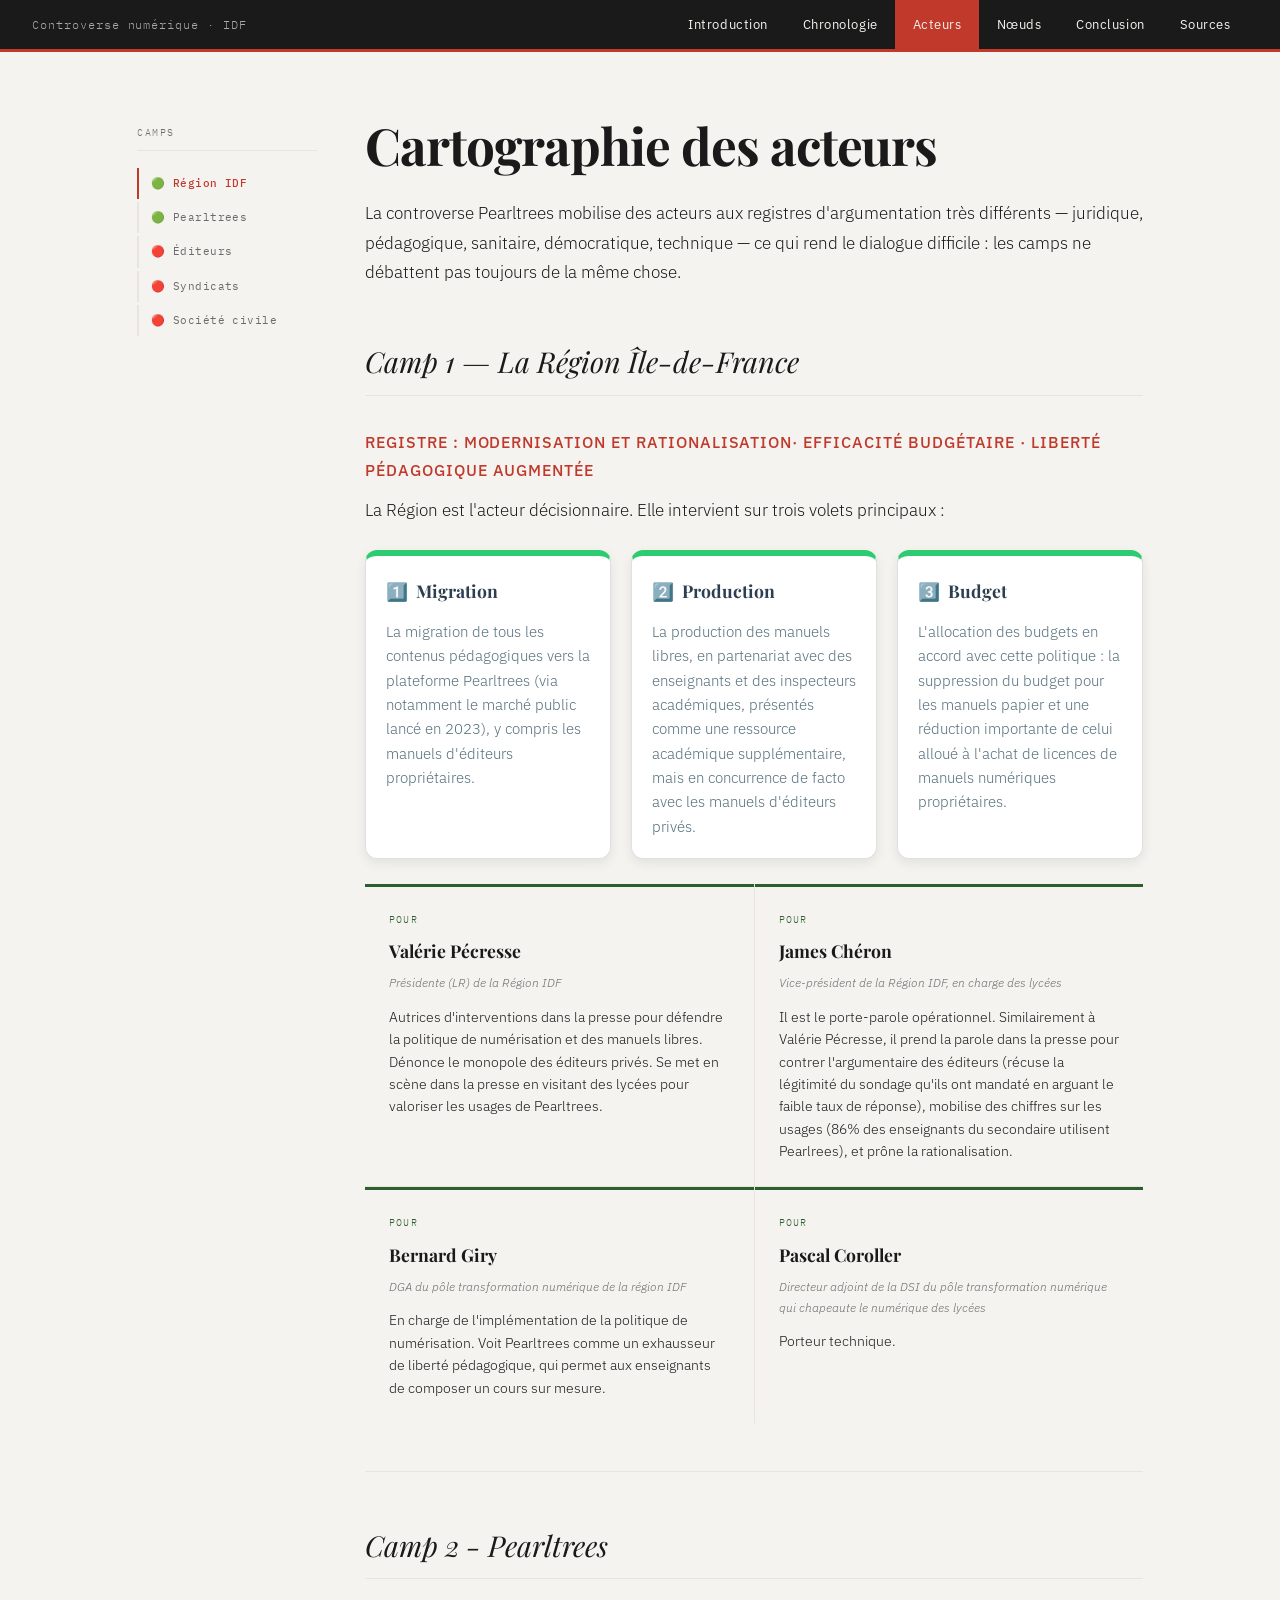
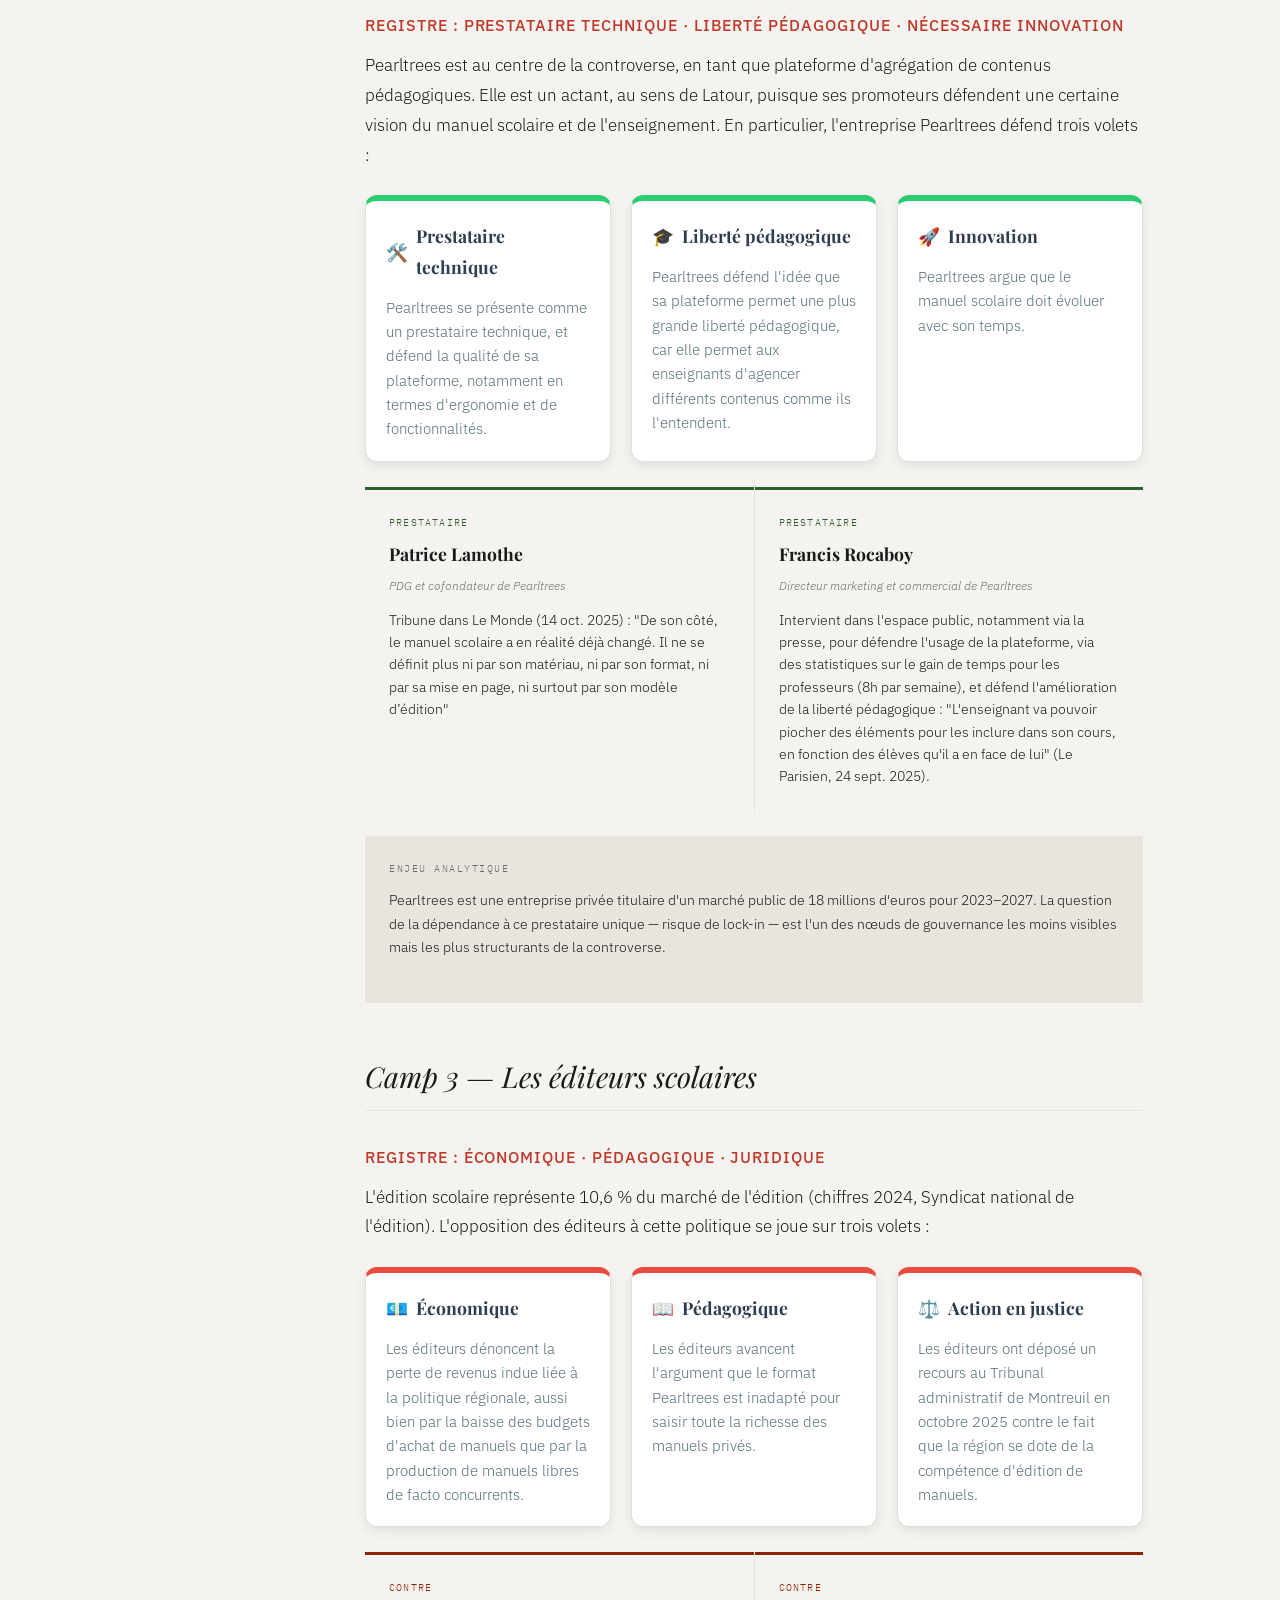
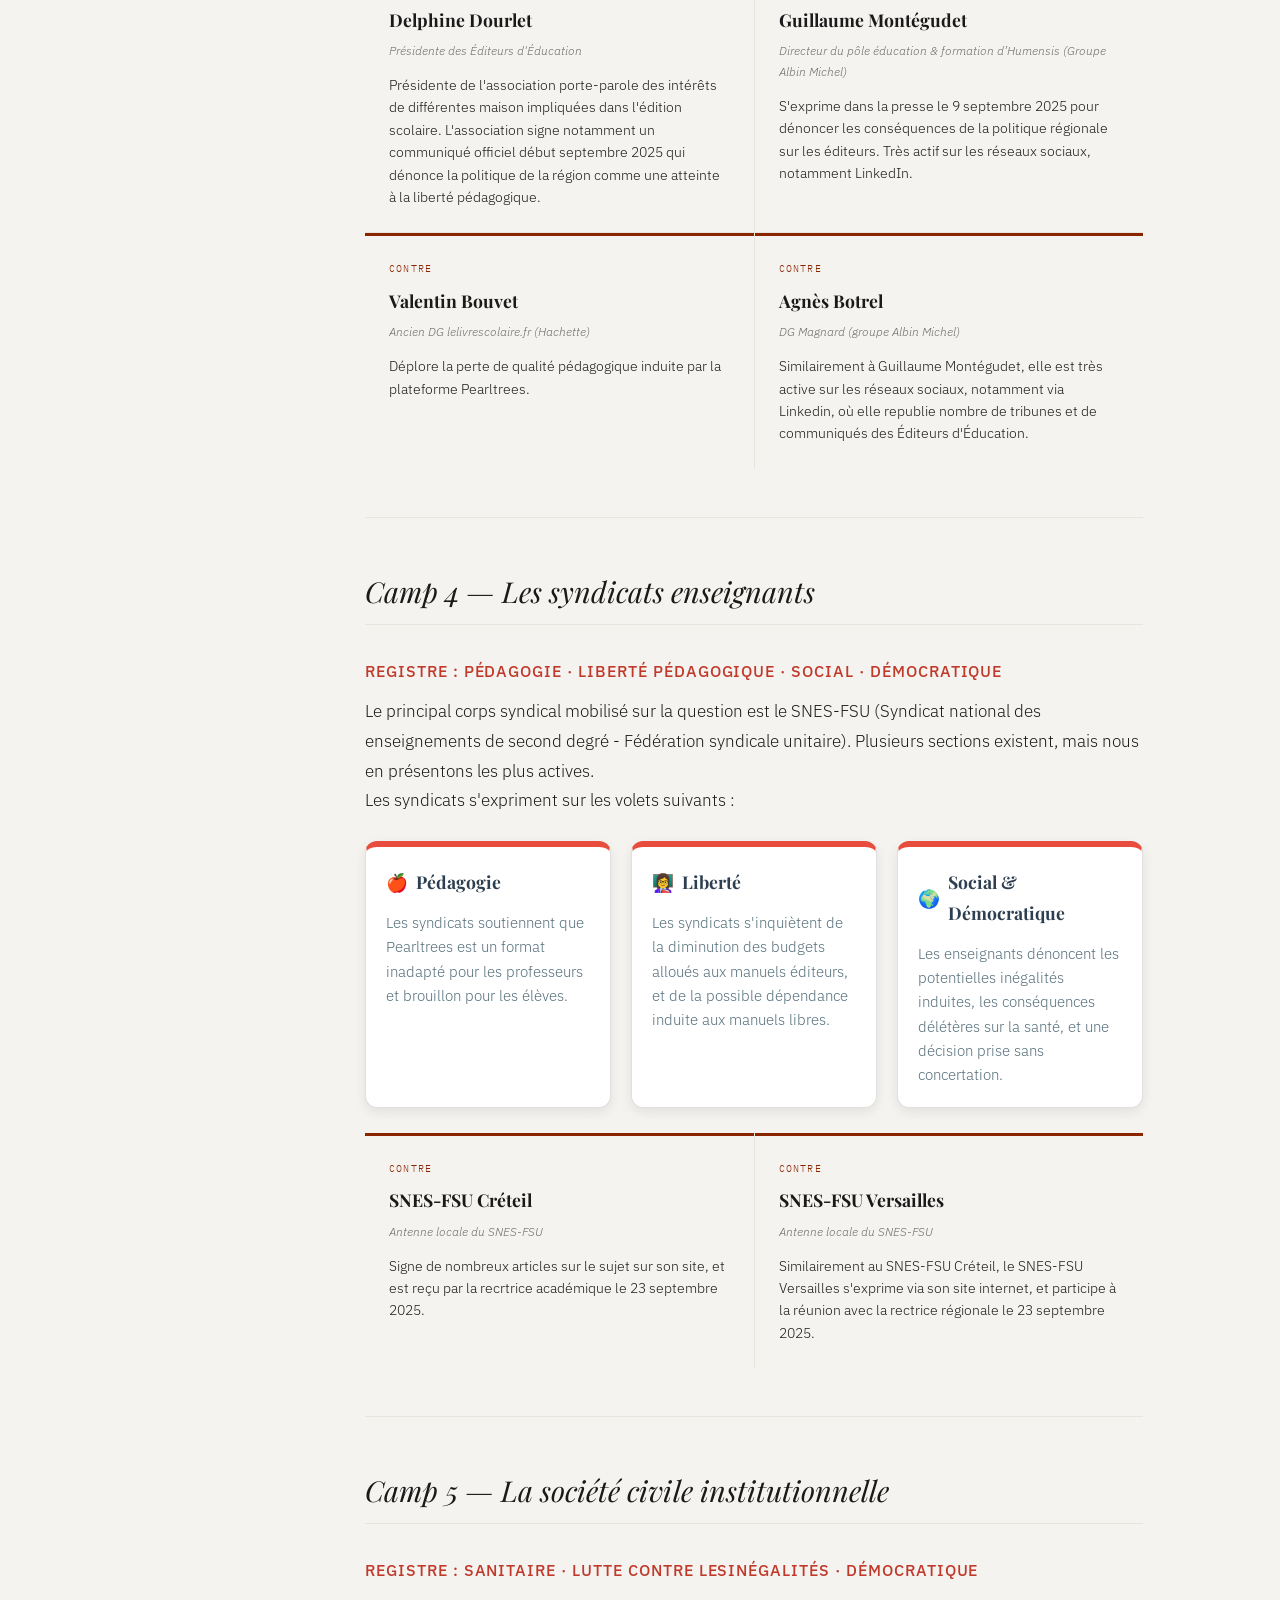
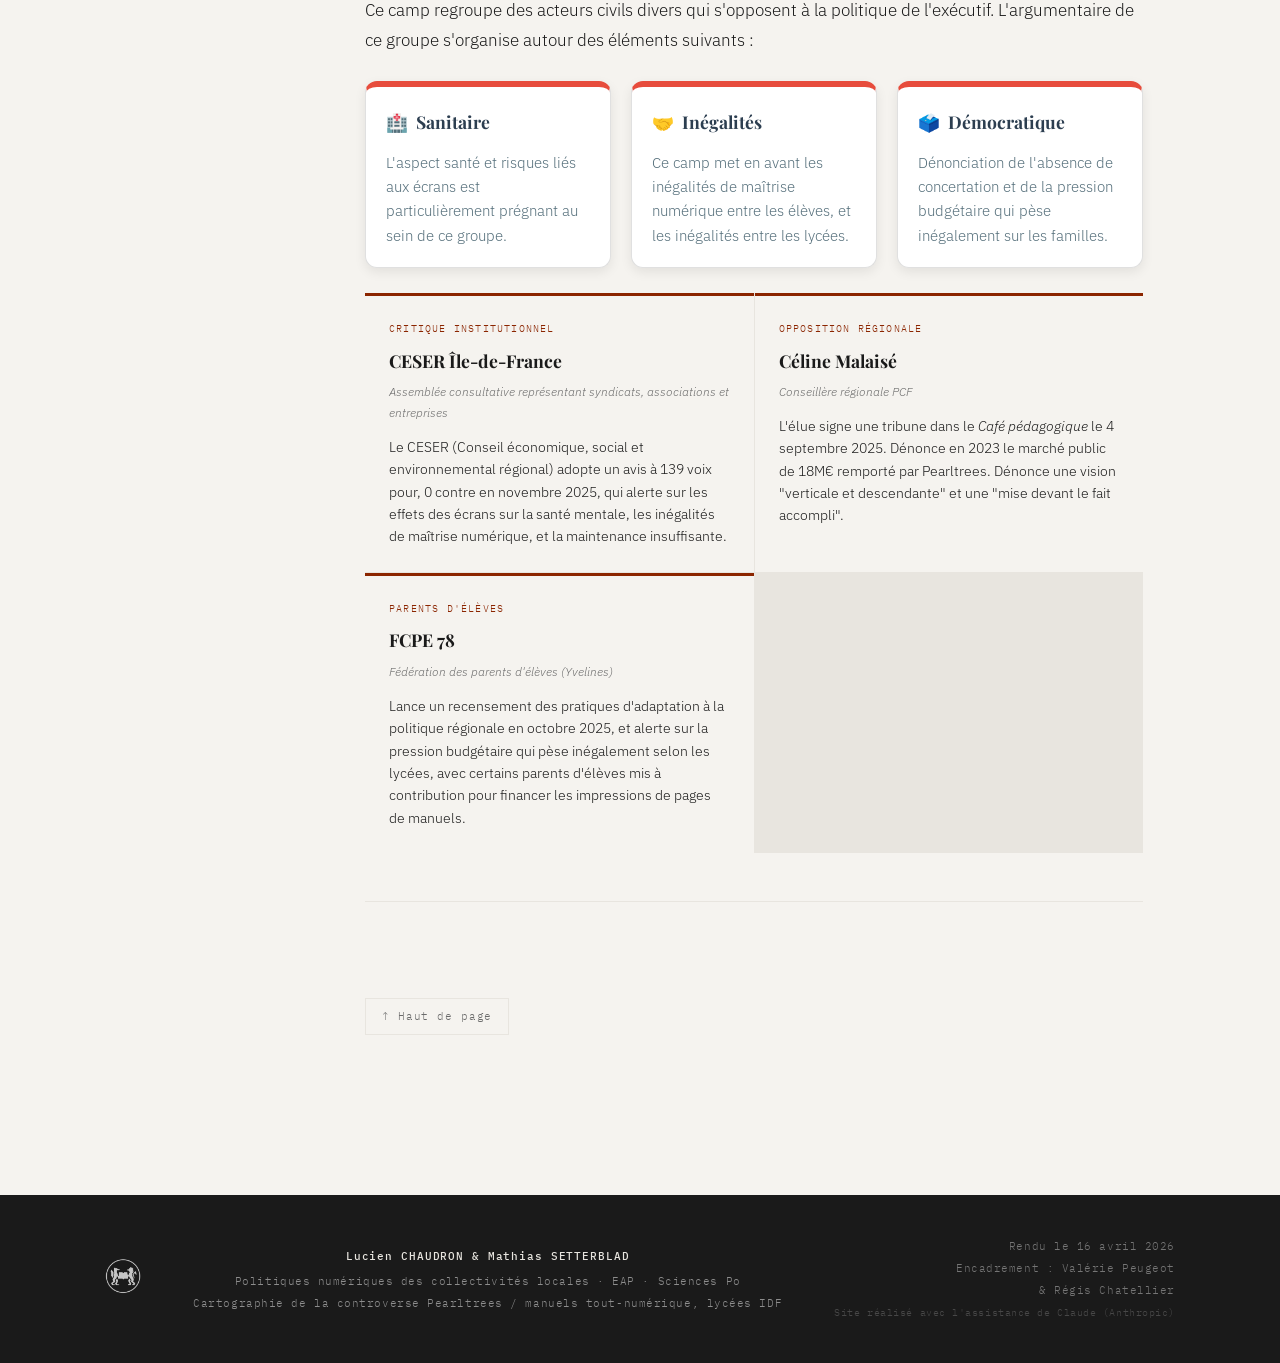
==== commit dd34fc33: "Update acteurs.html" ====
--- a/acteurs.html
+++ b/acteurs.html
@@ -268,38 +268,38 @@
         </p>
 
         <div class="argument-container">
-  <div class="argument-box neutre">
+  <div class="argument-box contre">
     <h4><span>🏥</span> Sanitaire</h4>
     <p>L'aspect santé et risques liés aux écrans est particulièrement prégnant au sein de ce groupe.</p>
   </div>
-  <div class="argument-box neutre">
+  <div class="argument-box contre">
     <h4><span>🤝</span> Inégalités</h4>
     <p>Ce camp met en avant les inégalités de maîtrise numérique entre les élèves, et les inégalités entre les lycées.</p>
   </div>
-  <div class="argument-box neutre">
+  <div class="argument-box contre">
     <h4><span>🗳️</span> Démocratique</h4>
     <p>Dénonciation de l'absence de concertation et de la pression budgétaire qui pèse inégalement sur les familles.</p>
   </div>
 </div>
 
         <div class="acteur-grid">
-          <div class="acteur-card neutre">
-            <div class="acteur-camp neutre">Critique institutionnel</div>
+          <div class="acteur-card contre">
+            <div class="acteur-camp contre">Critique institutionnel</div>
             <div class="acteur-nom">CESER Île-de-France</div>
             <div class="acteur-role">Assemblée consultative représentant syndicats, associations et entreprises</div>
             <div class="acteur-position">Le CESER (Conseil économique, social et environnemental régional) adopte un avis à 139 voix pour, 0 contre en novembre 2025, qui alerte sur les effets
               des écrans sur la santé mentale, les inégalités de maîtrise numérique, et la maintenance insuffisante.
             </div>
           </div>
-          <div class="acteur-card neutre">
-            <div class="acteur-camp neutre">Opposition régionale</div>
+          <div class="acteur-card contre">
+            <div class="acteur-camp contre">Opposition régionale</div>
             <div class="acteur-nom">Céline Malaisé</div>
             <div class="acteur-role">Conseillère régionale PCF</div>
             <div class="acteur-position">L'élue signe une tribune dans le <em>Café pédagogique</em> le 4 septembre 2025. Dénonce en 2023 le marché public de 18M€ remporté par Pearltrees. 
               Dénonce une vision "verticale et descendante" et une "mise devant le fait accompli".</div>
           </div>
-          <div class="acteur-card neutre">
-            <div class="acteur-camp neutre">Parents d'élèves</div>
+          <div class="acteur-card contre">
+            <div class="acteur-camp contre">Parents d'élèves</div>
             <div class="acteur-nom">FCPE 78</div>
             <div class="acteur-role">Fédération des parents d'élèves (Yvelines)</div>
             <div class="acteur-position">Lance un recensement des pratiques d'adaptation à la politique régionale en octobre 2025, et alerte sur la pression budgétaire qui pèse inégalement selon les lycées,
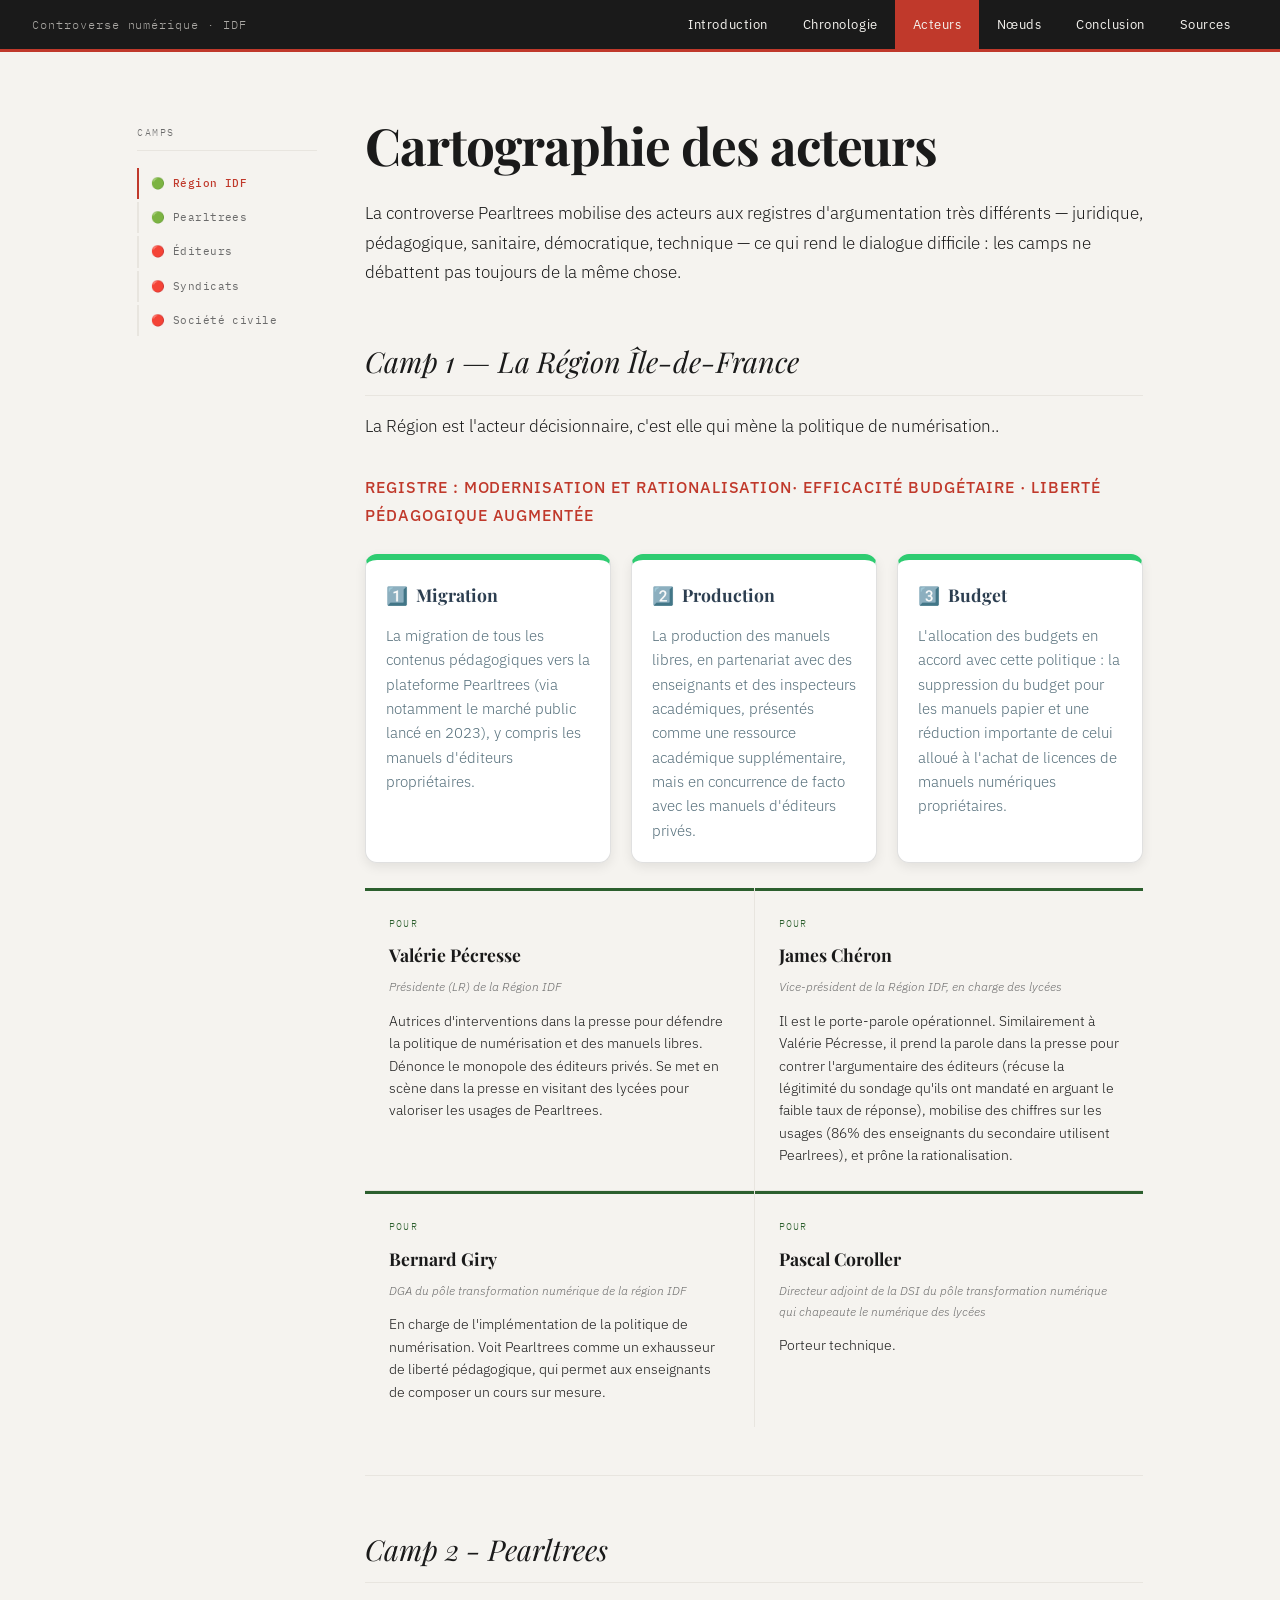
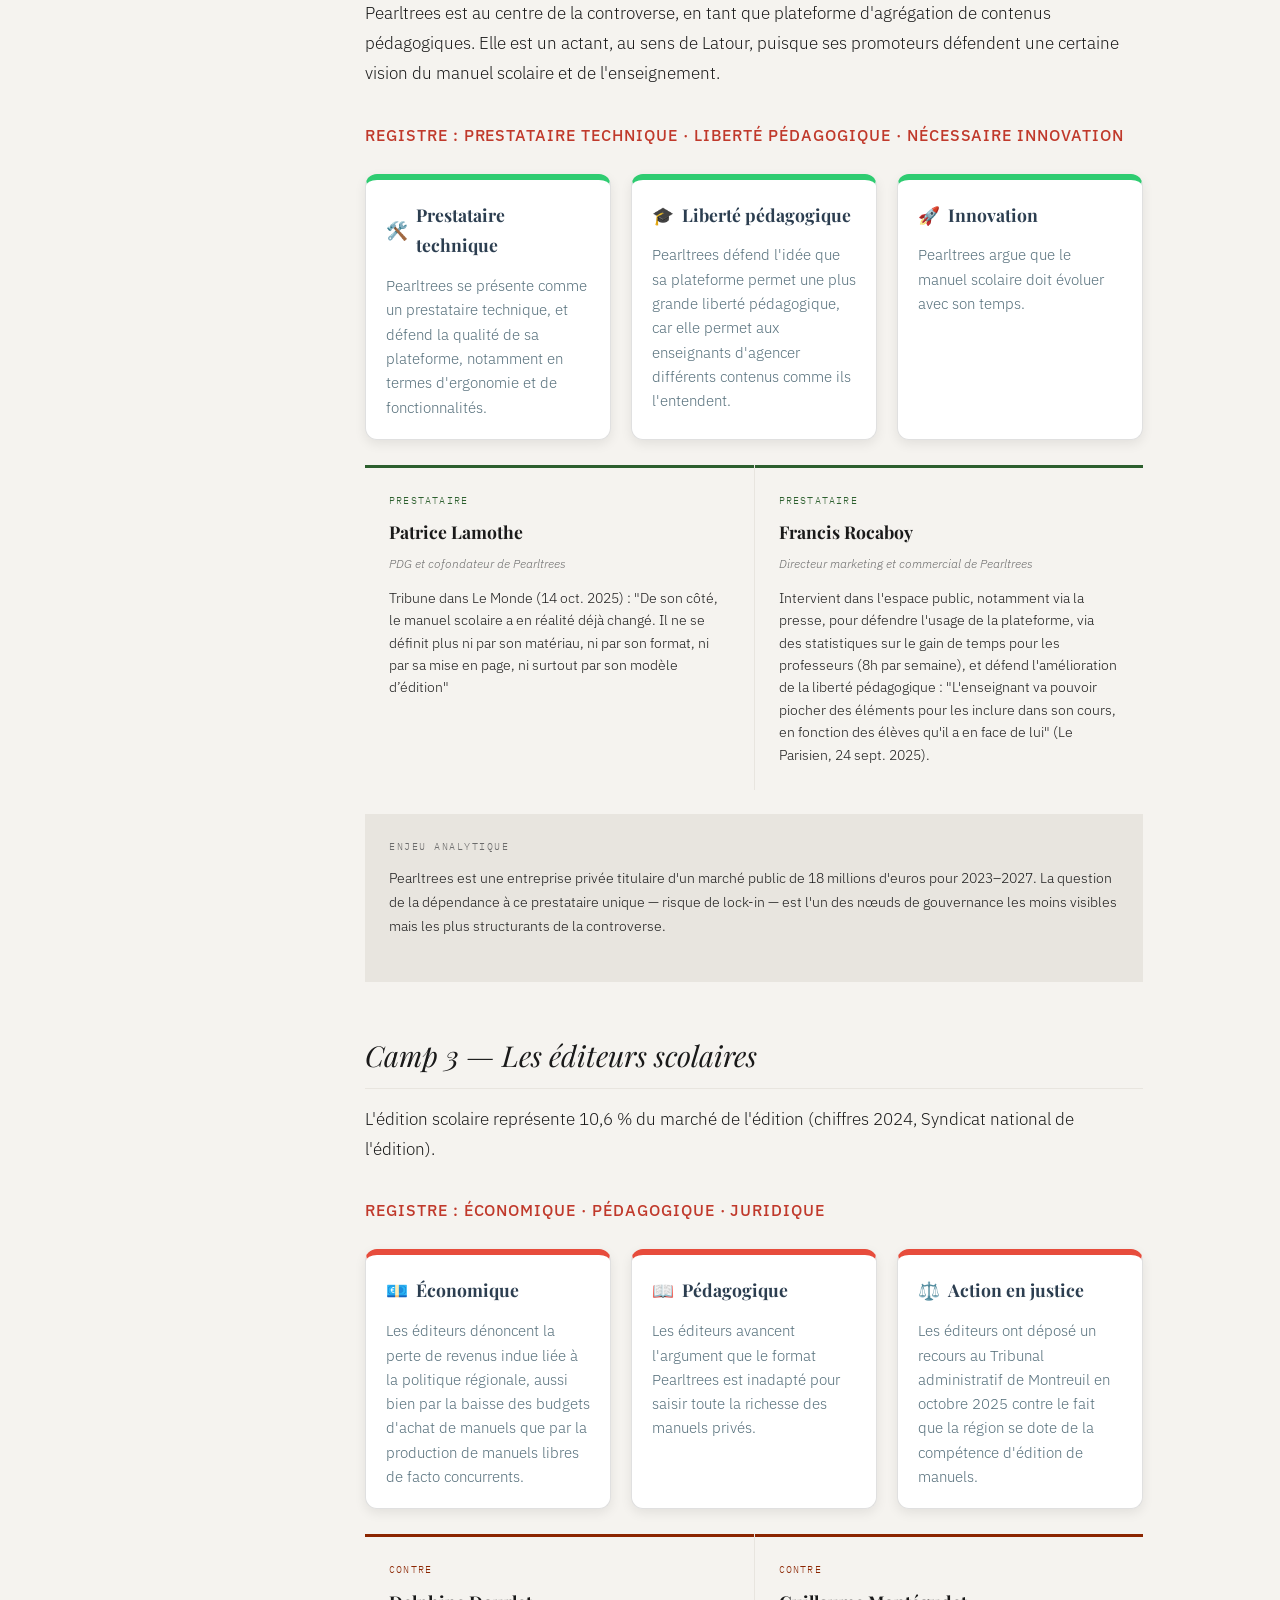
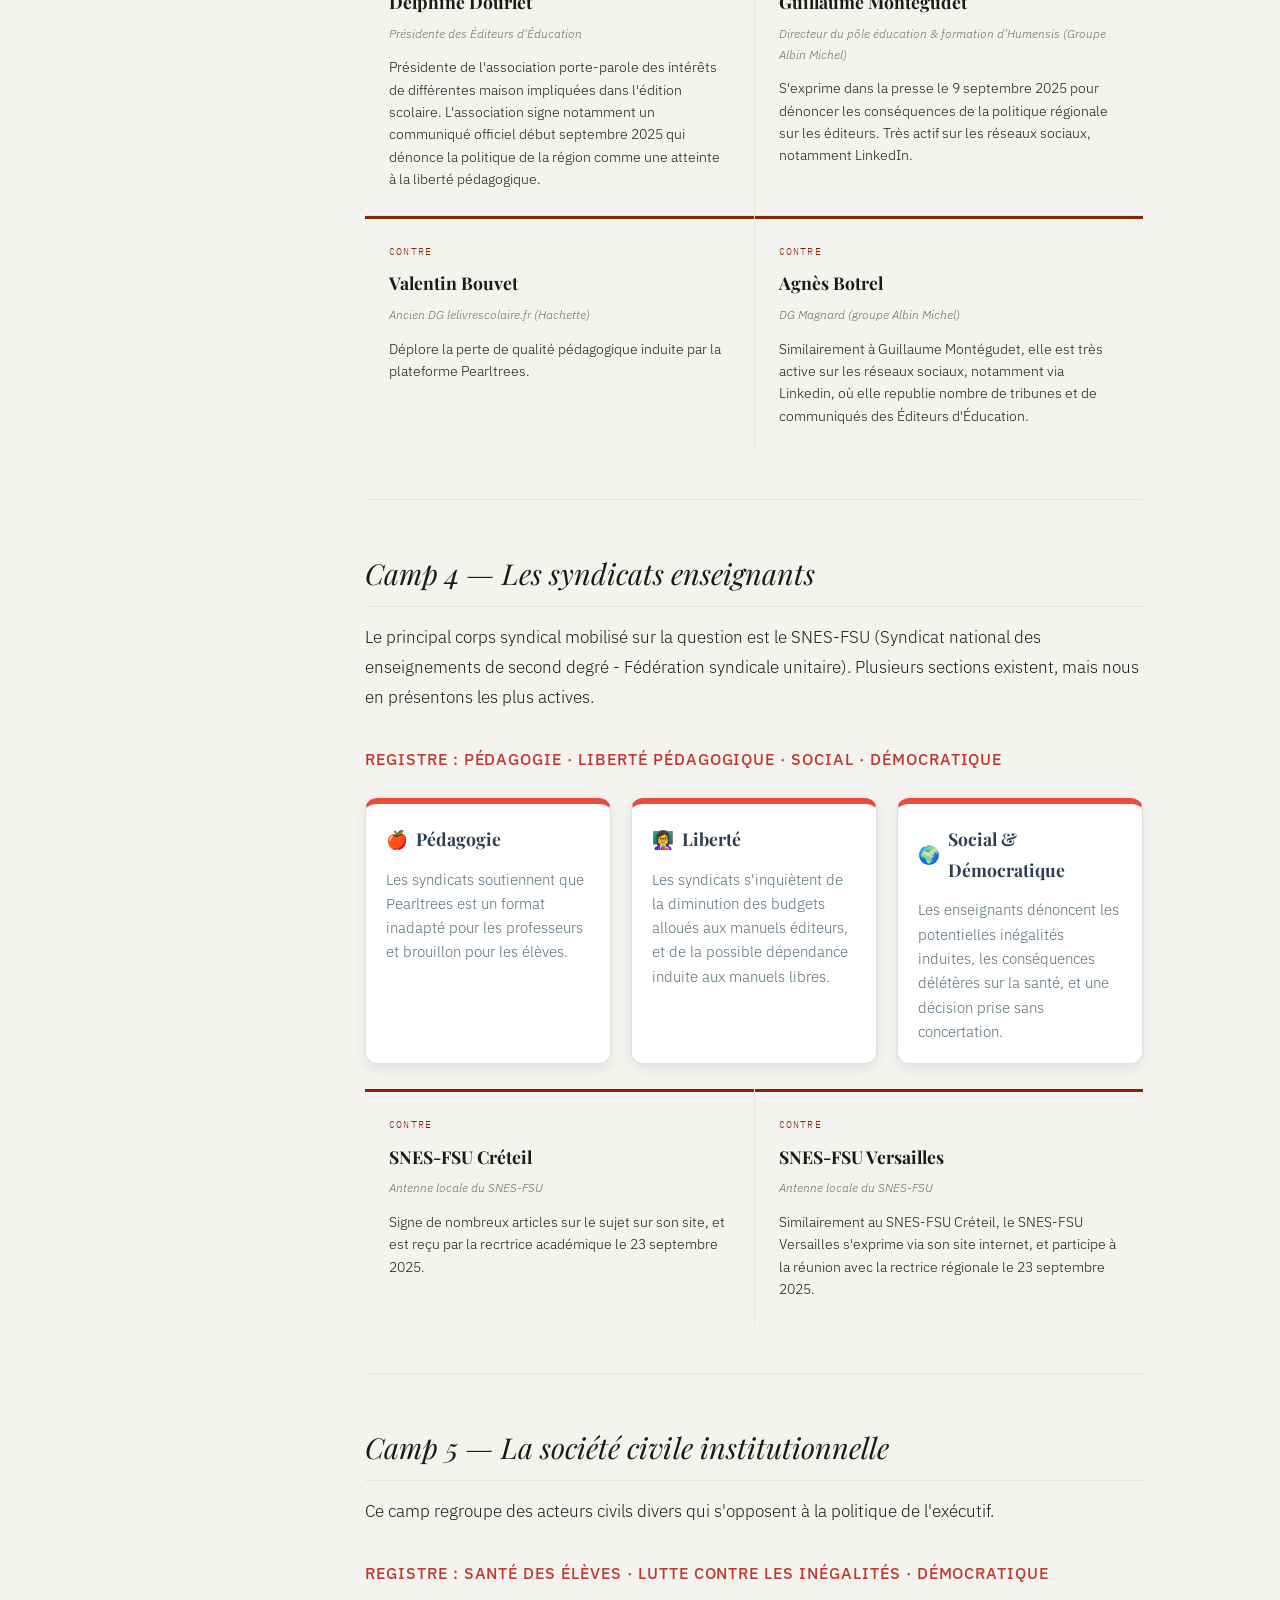
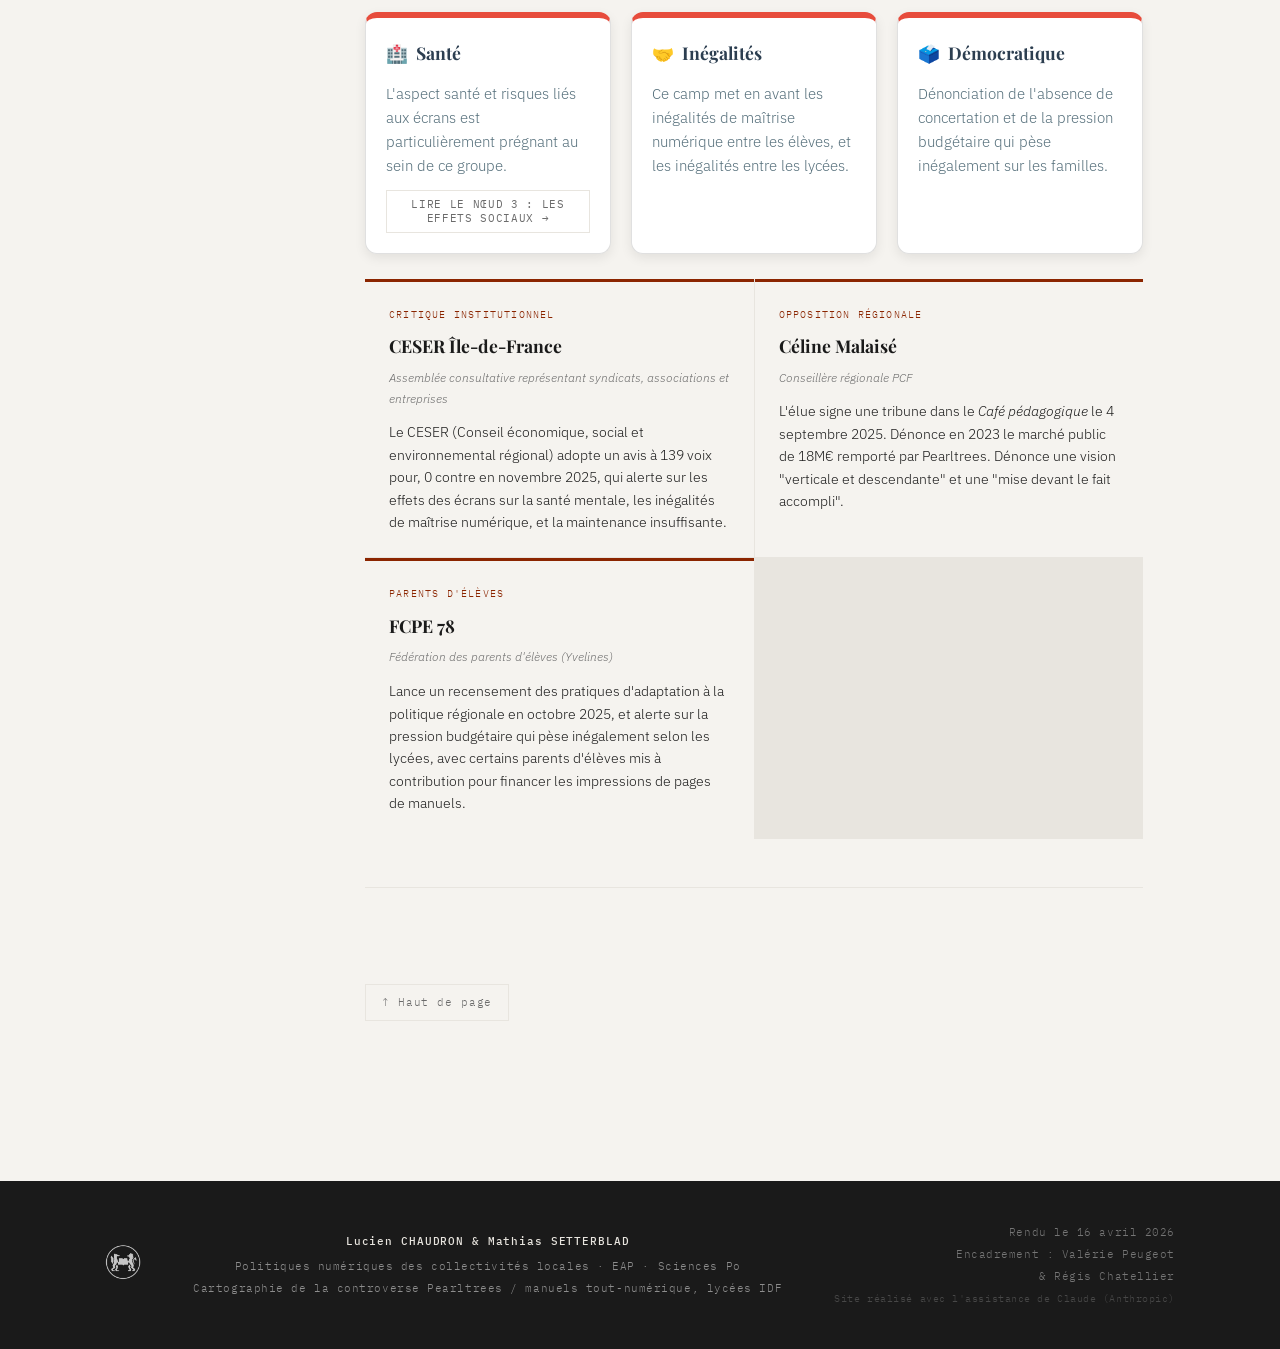
==== commit 5fae97f7: "Update acteurs.html" ====
--- a/acteurs.html
+++ b/acteurs.html
@@ -47,11 +47,11 @@
 
       <section id="region">
         <h2>Camp 1 — La Région Île-de-France</h2>
+
+        <p>La Région est l'acteur décisionnaire, c'est elle qui mène la politique de numérisation..<br>
+        </p>
+
         <h3>Registre : modernisation et rationalisation· efficacité budgétaire · liberté pédagogique augmentée</h3>
-
-        <p>La Région est l'acteur décisionnaire. Elle intervient sur trois volets principaux : <br>
-      
-        </p>
 
         <div class="argument-container">
   <div class="argument-box pour">
@@ -106,12 +106,13 @@
 
       <section id="pearltrees">
         <h2>Camp 2 - Pearltrees</h2>
-        <h3>Registre : prestataire technique · liberté pédagogique · nécessaire innovation </h3>
 
         <p>Pearltrees est au centre de la controverse, en tant que plateforme d'agrégation de contenus pédagogiques.
           Elle est un actant, au sens de Latour, puisque ses promoteurs défendent une certaine vision du manuel scolaire
-          et de l'enseignement. En particulier, l'entreprise Pearltrees défend trois volets : <br>
+          et de l'enseignement. <br>
          </p>
+          <h3>Registre : prestataire technique · liberté pédagogique · nécessaire innovation </h3>
+
         
         <div class="argument-container">
   <div class="argument-box pour">
@@ -157,11 +158,10 @@
 
       <section id="editeurs">
         <h2>Camp 3 — Les éditeurs scolaires</h2>
+
+        <p>L'édition scolaire représente 10,6 % du marché de l'édition (chiffres 2024, Syndicat national de l'édition).</p>
+
         <h3>Registre : économique · pédagogique · juridique </h3>
-
-        <p>L'édition scolaire représente 10,6 % du marché de l'édition (chiffres 2024, Syndicat national de l'édition).
-          L'opposition des éditeurs à cette politique se joue sur trois volets : <br>
-          </p>
 
         <div class="argument-container">
   <div class="argument-box contre">
@@ -215,12 +215,12 @@
 
       <section id="syndicats">
         <h2>Camp 4 — Les syndicats enseignants</h2>
+
+        <p>Le principal corps syndical mobilisé sur la question est le SNES-FSU (Syndicat national des enseignements de second degré - Fédération syndicale unitaire). Plusieurs sections existent, mais nous en présentons les plus actives. <br>
+          
+         </p>
+
         <h3>Registre : pédagogie · liberté pédagogique · social · démocratique</h3>
-
-        <p>Le principal corps syndical mobilisé sur la question est le SNES-FSU (Syndicat national des enseignements de second degré - Fédération syndicale unitaire). Plusieurs sections existent, mais nous en présentons les plus actives. <br>
-          Les syndicats s'expriment sur les volets suivants : <br>
-         </p>
-
 
         <div class="argument-container">
   <div class="argument-box contre">
@@ -261,16 +261,20 @@
 
       <section id="civil">
         <h2>Camp 5 — La société civile institutionnelle</h2>
-        <h3>Registre : sanitaire · lutte contre lesinégalités · démocratique</h3>
 
         <p>Ce camp regroupe des acteurs civils divers qui s'opposent à la politique de
-          l'exécutif. L'argumentaire de ce groupe s'organise autour des éléments suivants : <br> 
+          l'exécutif. 
         </p>
 
-        <div class="argument-container">
-  <div class="argument-box contre">
-    <h4><span>🏥</span> Sanitaire</h4>
+        <h3>Registre : santé des élèves · lutte contre les inégalités · démocratique</h3>
+
+        <div class="argument-container">
+  <div class="argument-box contre">
+    <h4><span>🏥</span> Santé</h4>
     <p>L'aspect santé et risques liés aux écrans est particulièrement prégnant au sein de ce groupe.</p>
+    <button class="page-nav-btn" style="margin-top:0.75rem;font-size:11px;"
+              onclick="document.querySelector('[data-tab=noeud3]').click()">Lire le nœud 3 : Les effets sociaux
+              →</button>
   </div>
   <div class="argument-box contre">
     <h4><span>🤝</span> Inégalités</h4>
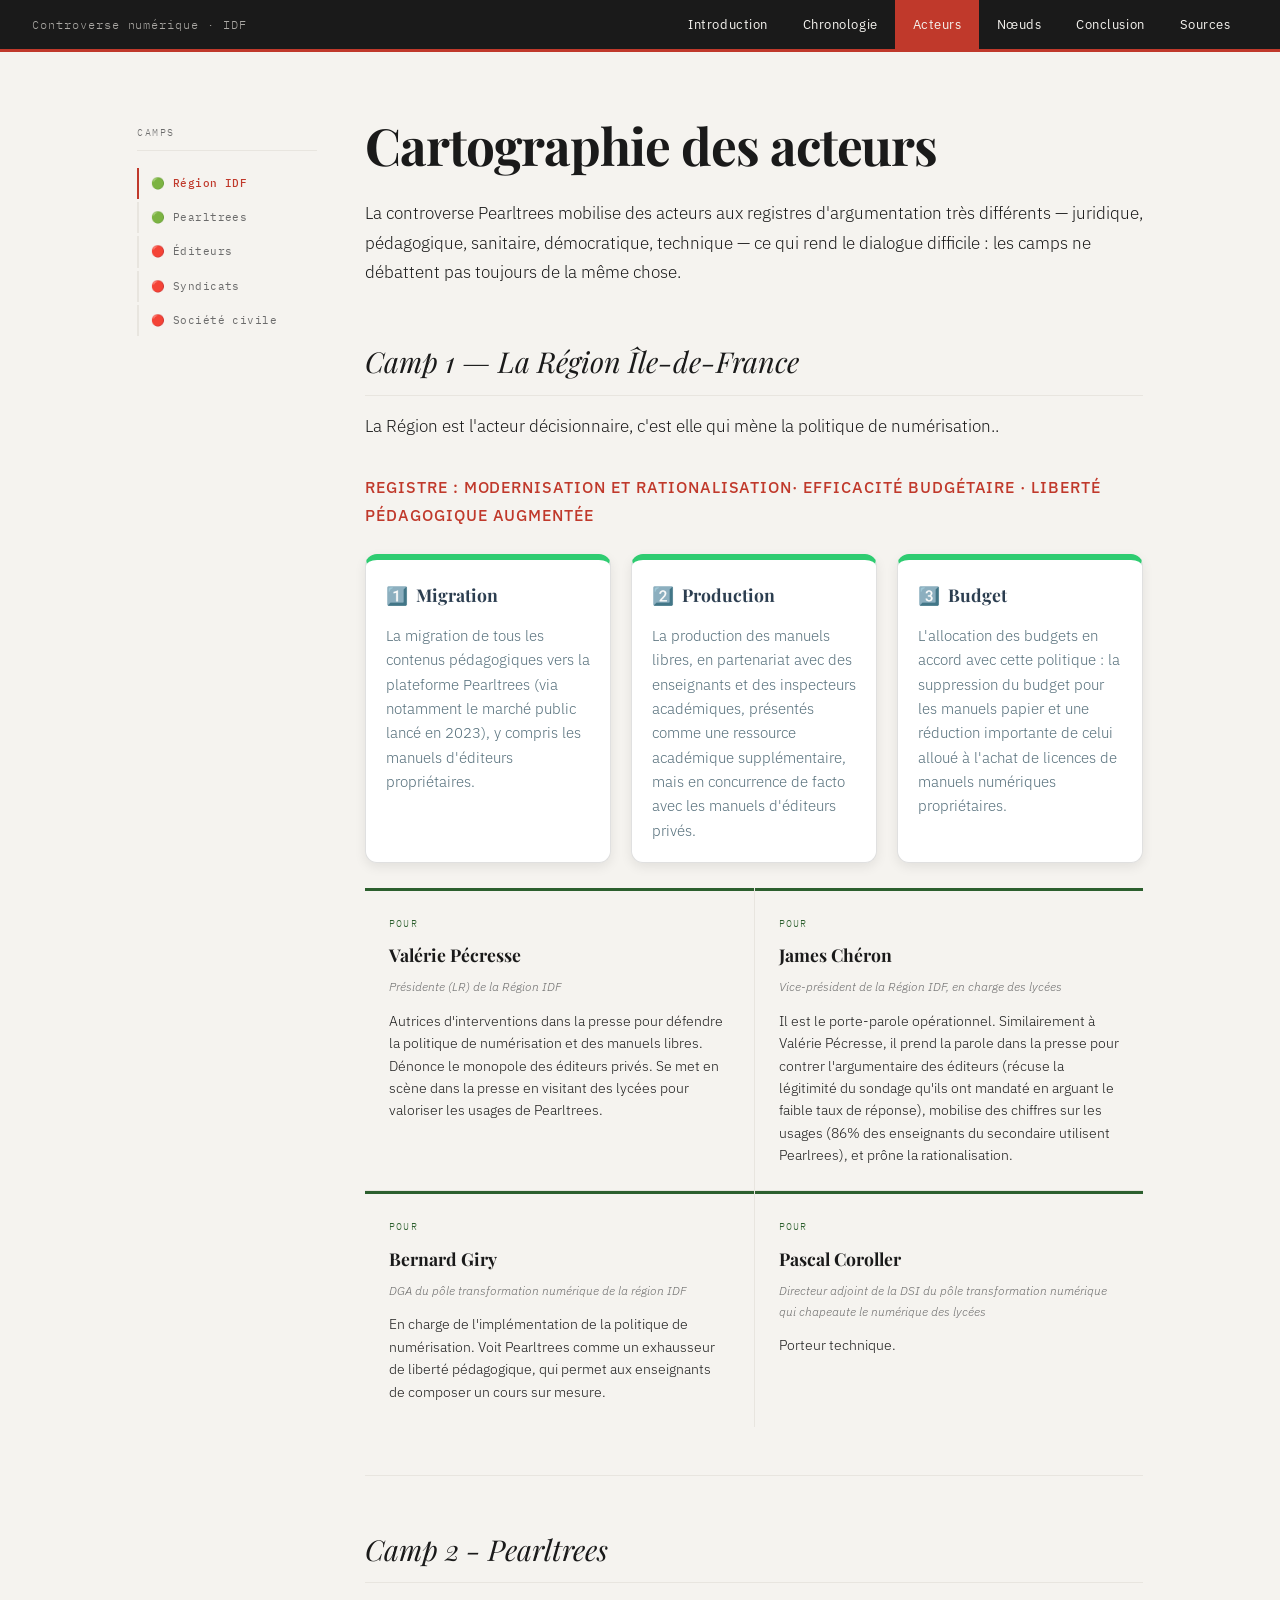
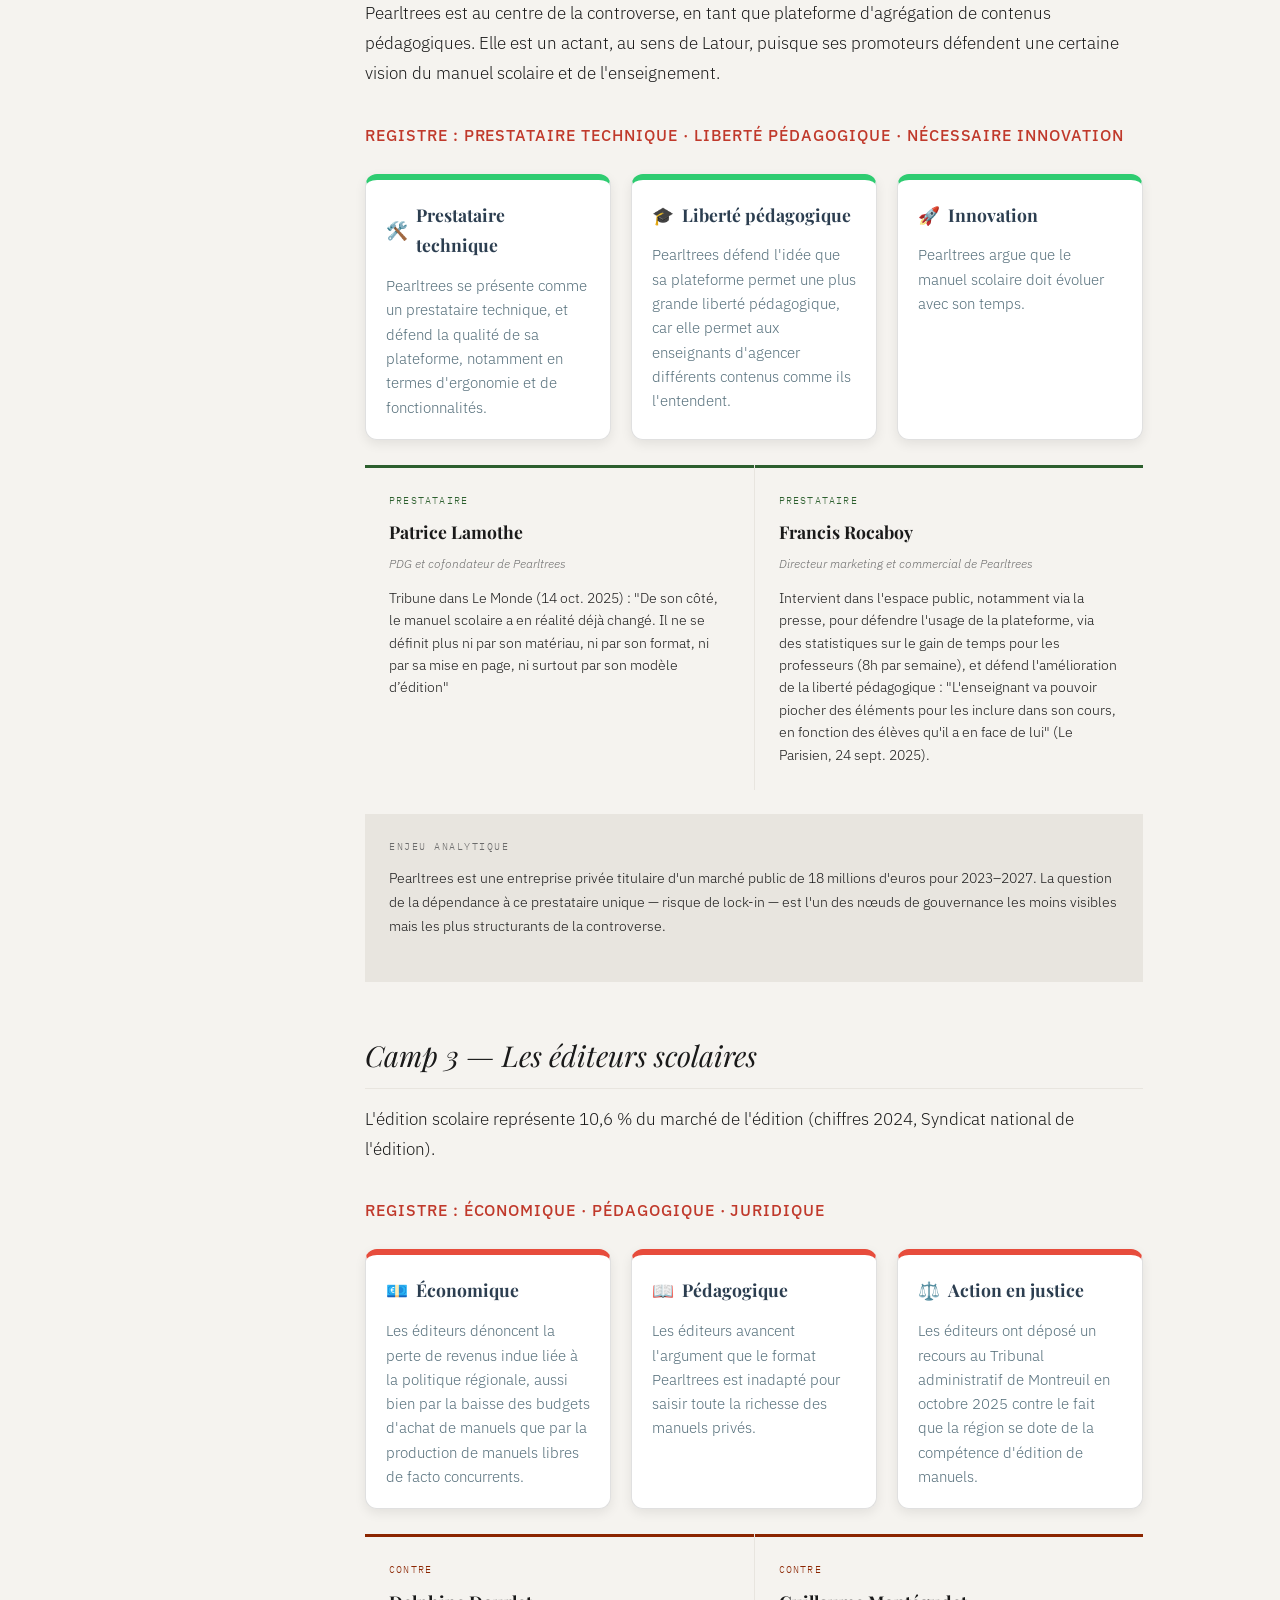
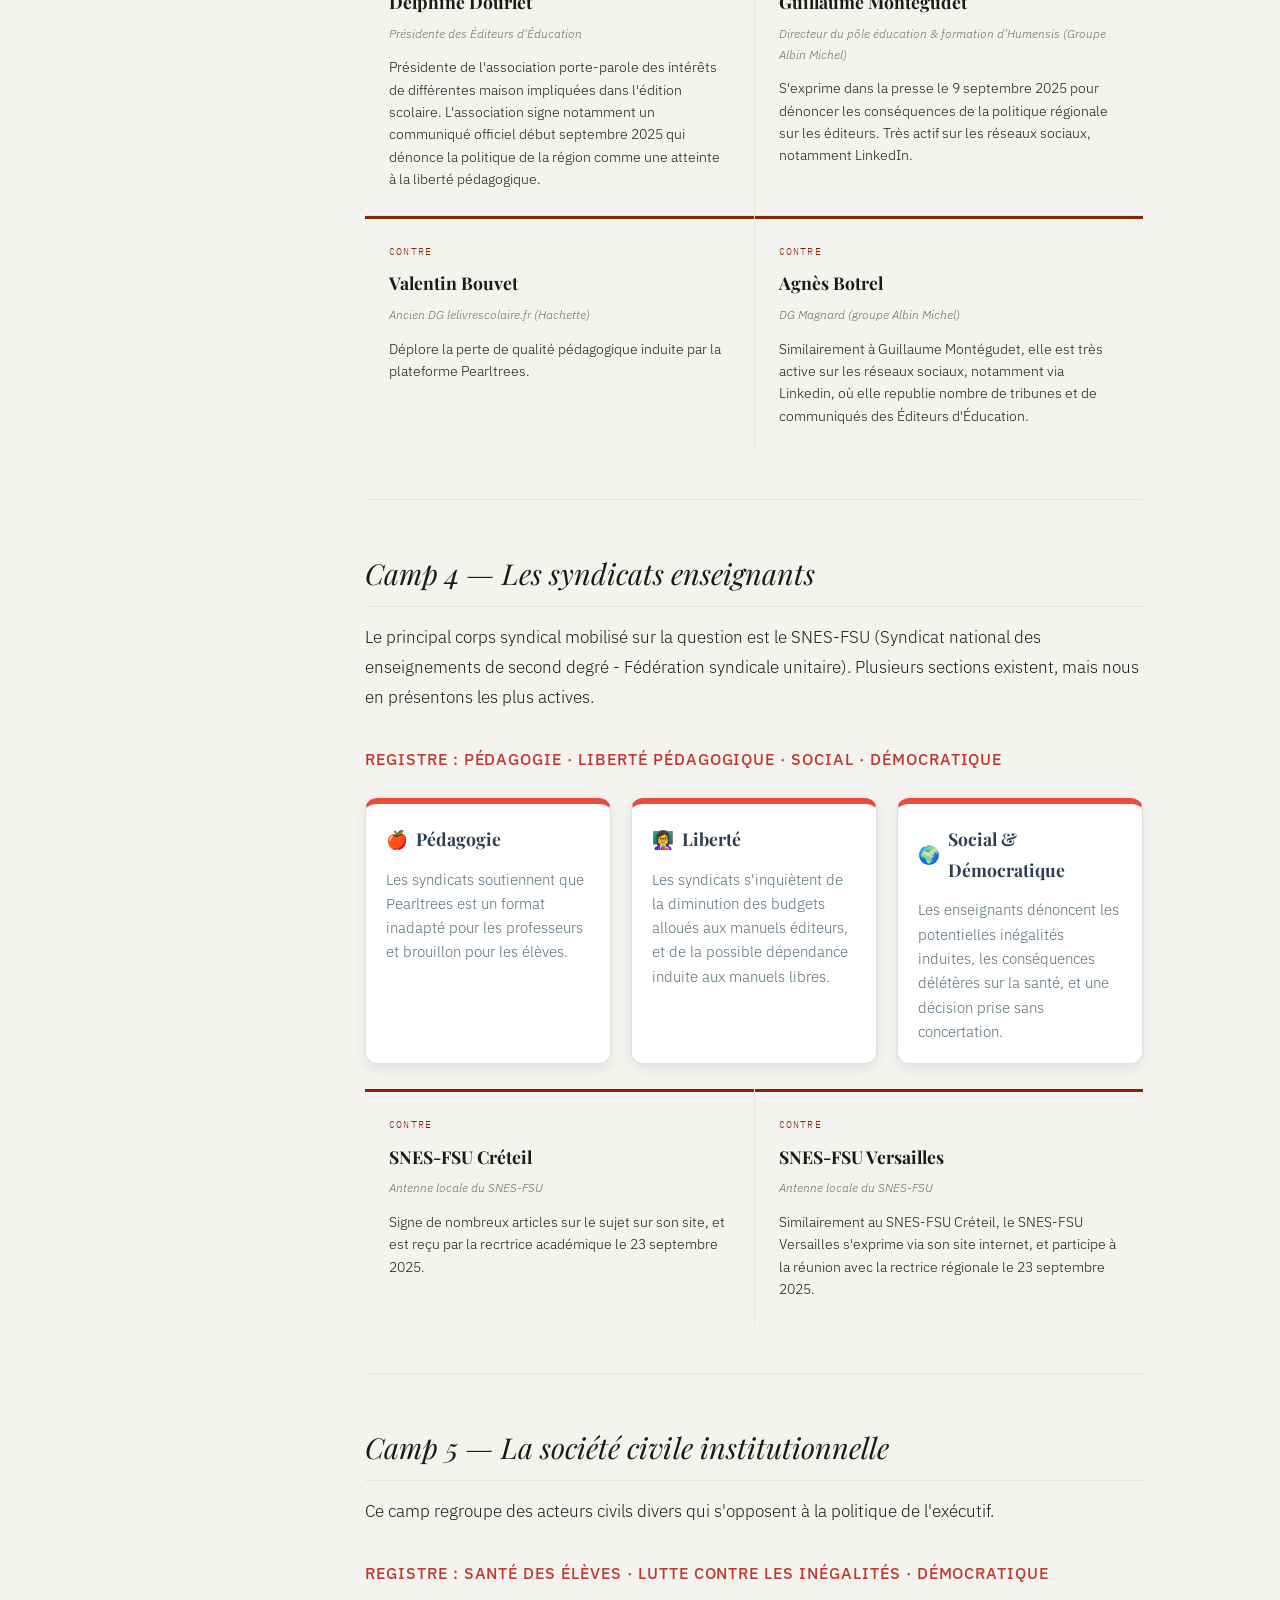
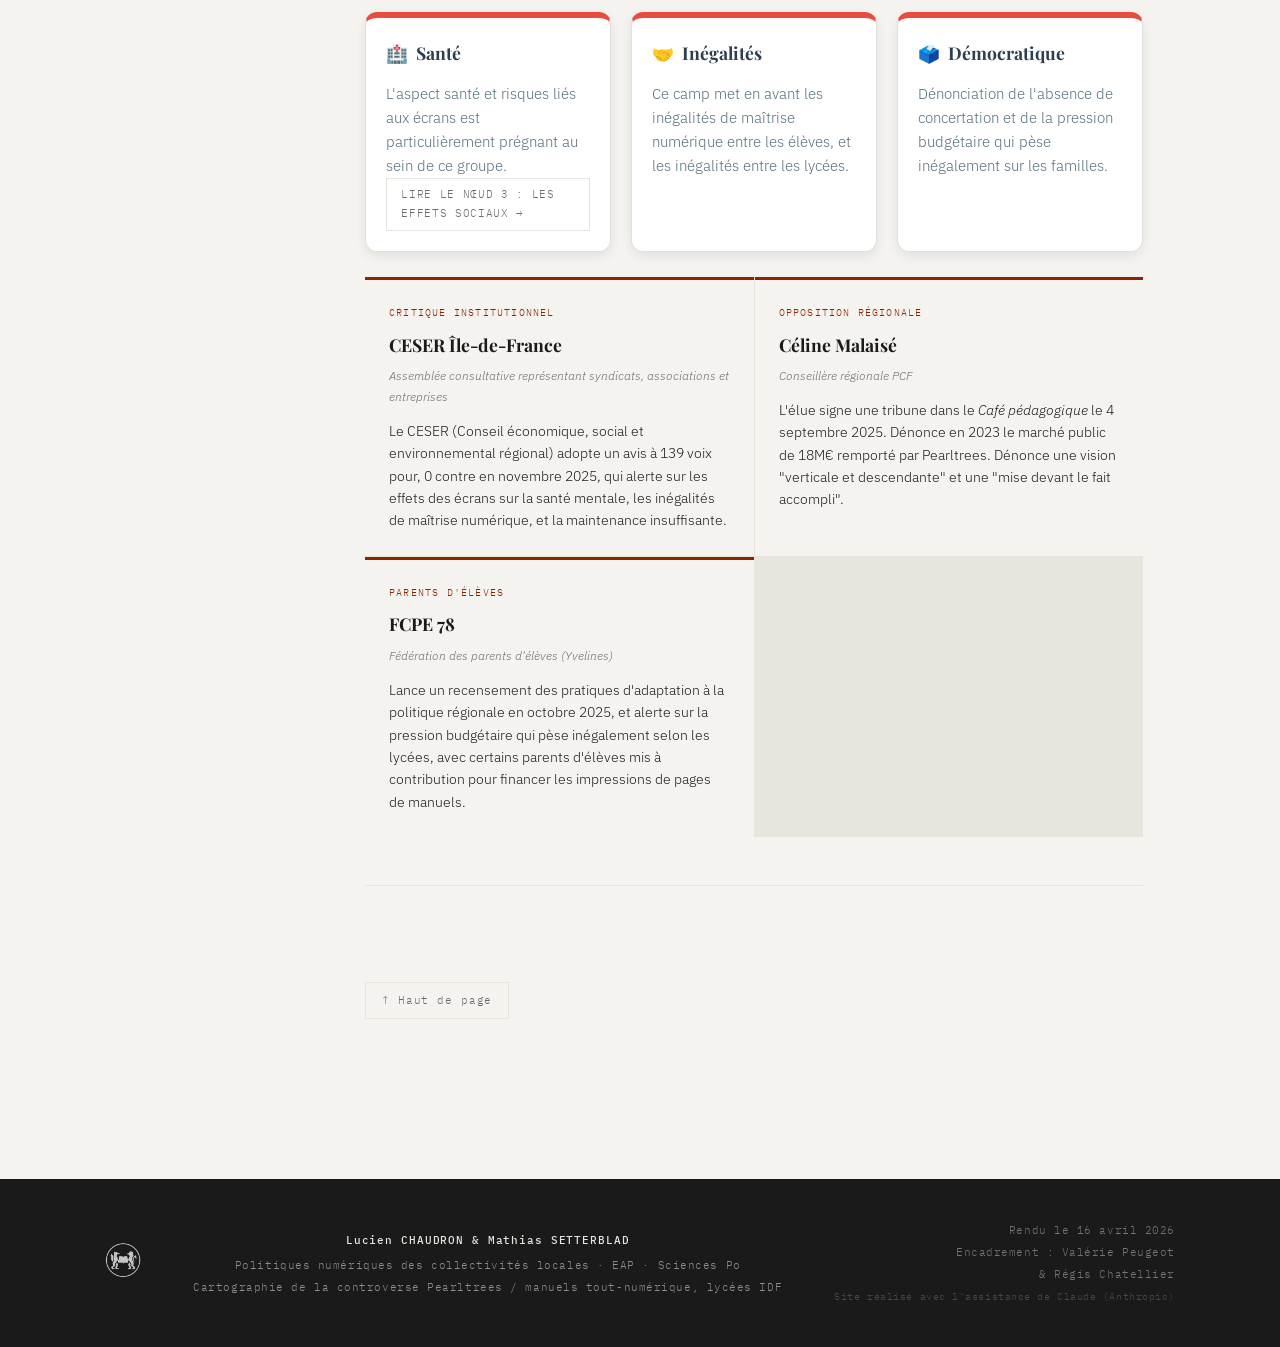
==== commit bbd0e3dc: "Update acteurs.html" ====
--- a/acteurs.html
+++ b/acteurs.html
@@ -272,9 +272,9 @@
   <div class="argument-box contre">
     <h4><span>🏥</span> Santé</h4>
     <p>L'aspect santé et risques liés aux écrans est particulièrement prégnant au sein de ce groupe.</p>
-    <button class="page-nav-btn" style="margin-top:0.75rem;font-size:11px;"
-              onclick="document.querySelector('[data-tab=noeud3]').click()">Lire le nœud 3 : Les effets sociaux
-              →</button>
+    <a href="noeuds.html#noeud3" class="page-nav-btn" style="text-decoration:none; display:inline-block;">
+    Lire le nœud 3 : Les effets sociaux →
+</a>
   </div>
   <div class="argument-box contre">
     <h4><span>🤝</span> Inégalités</h4>
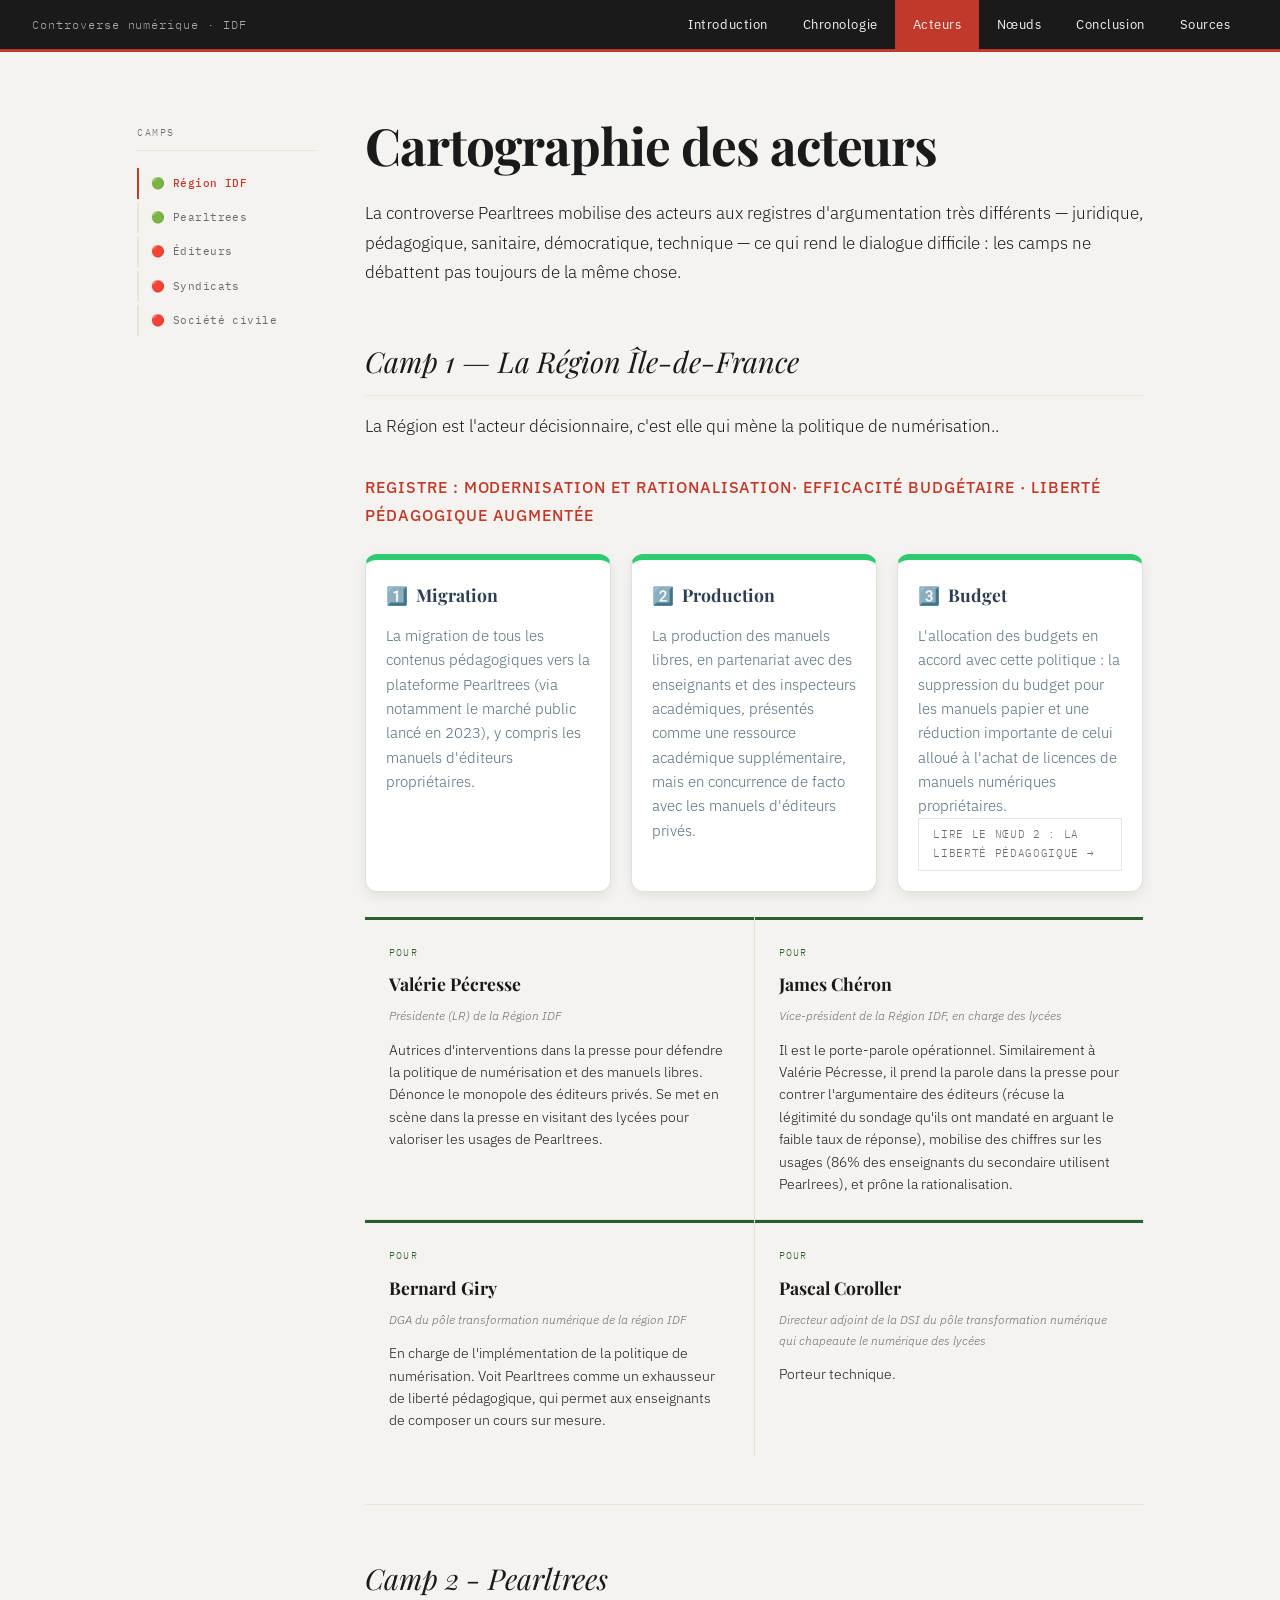
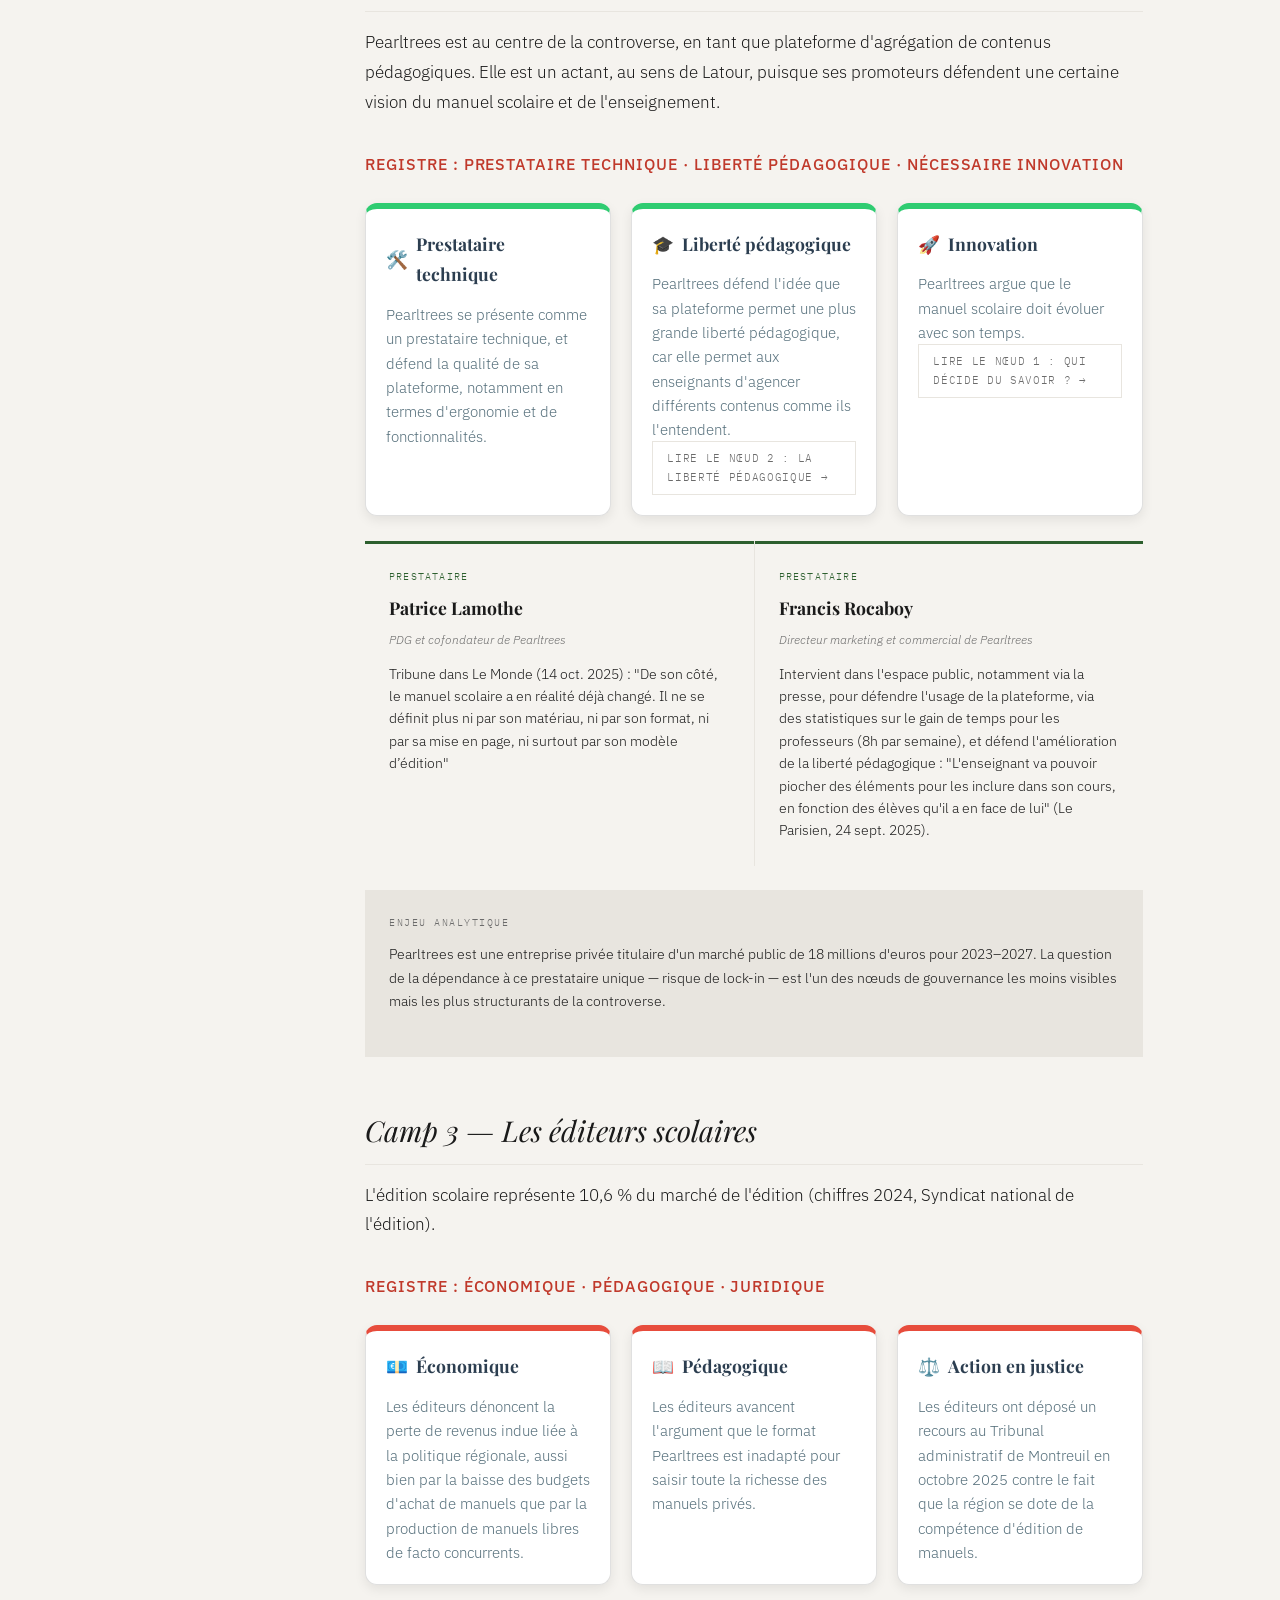
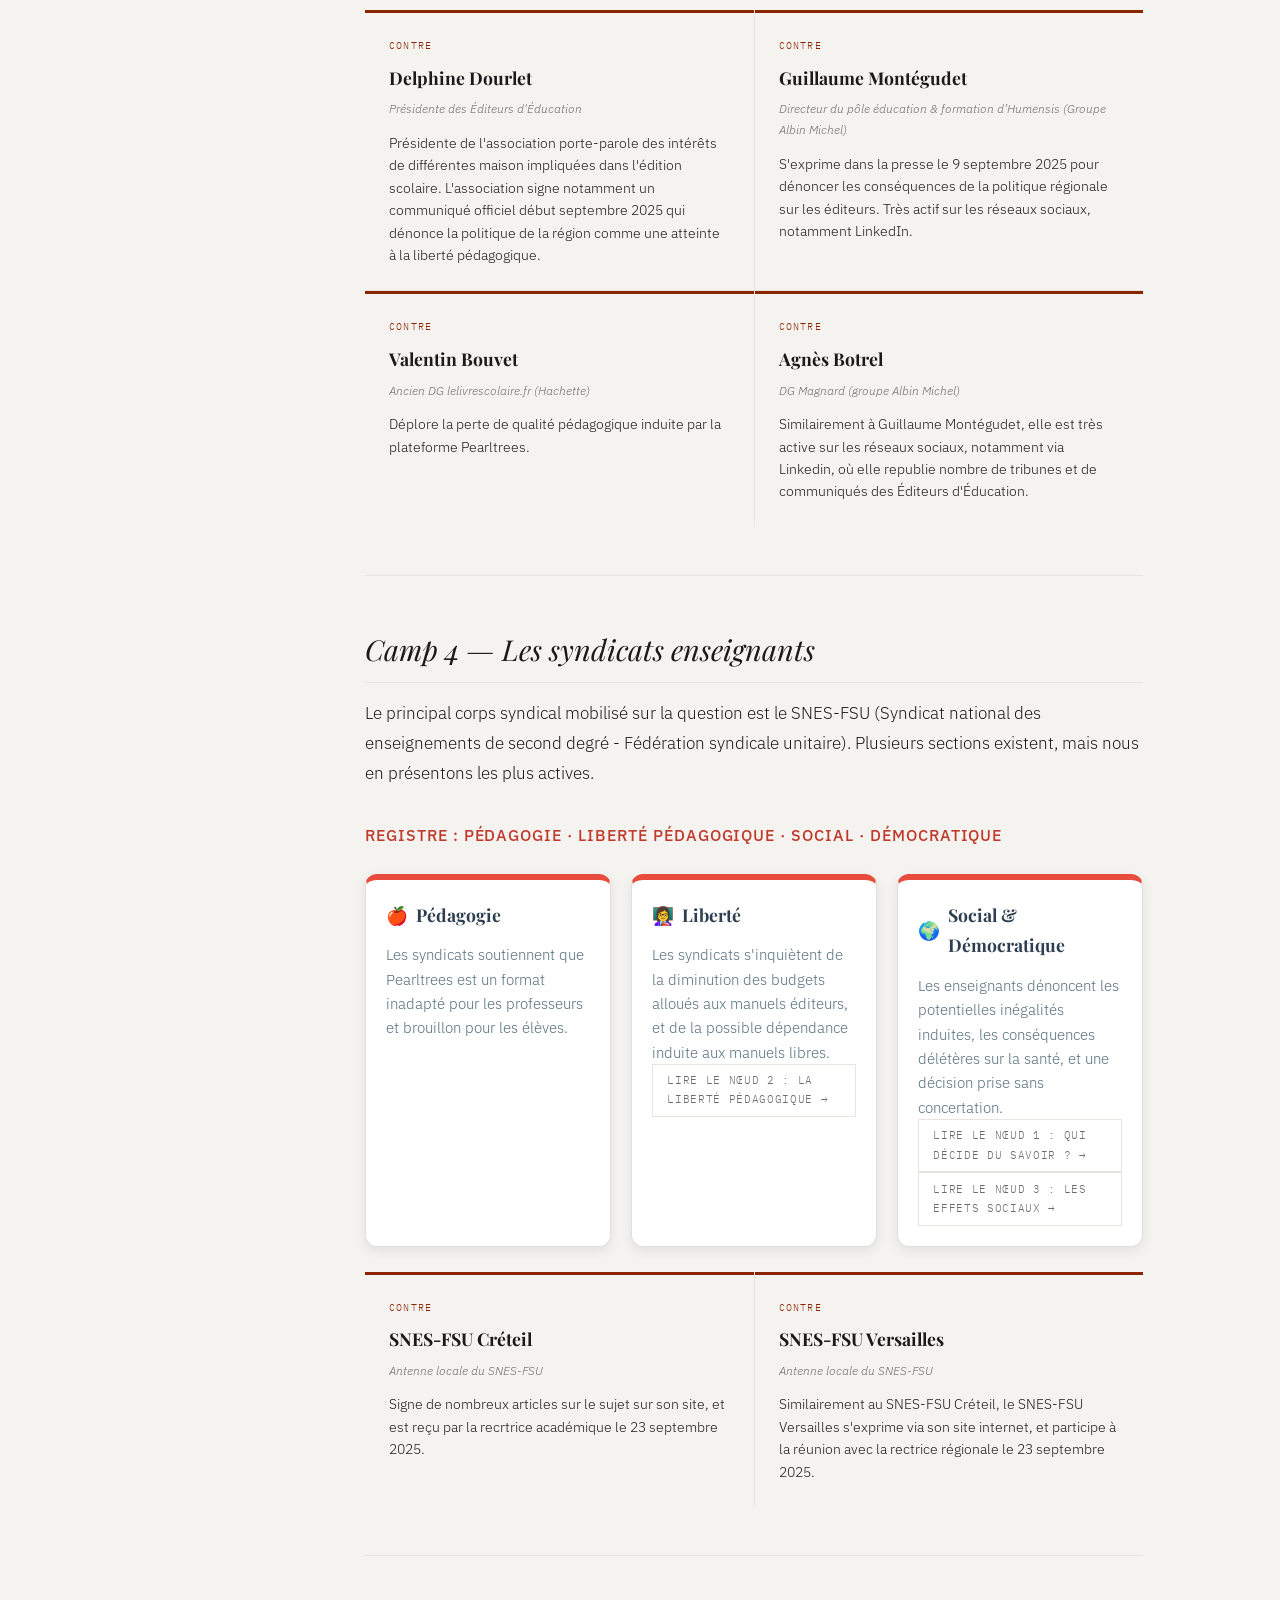
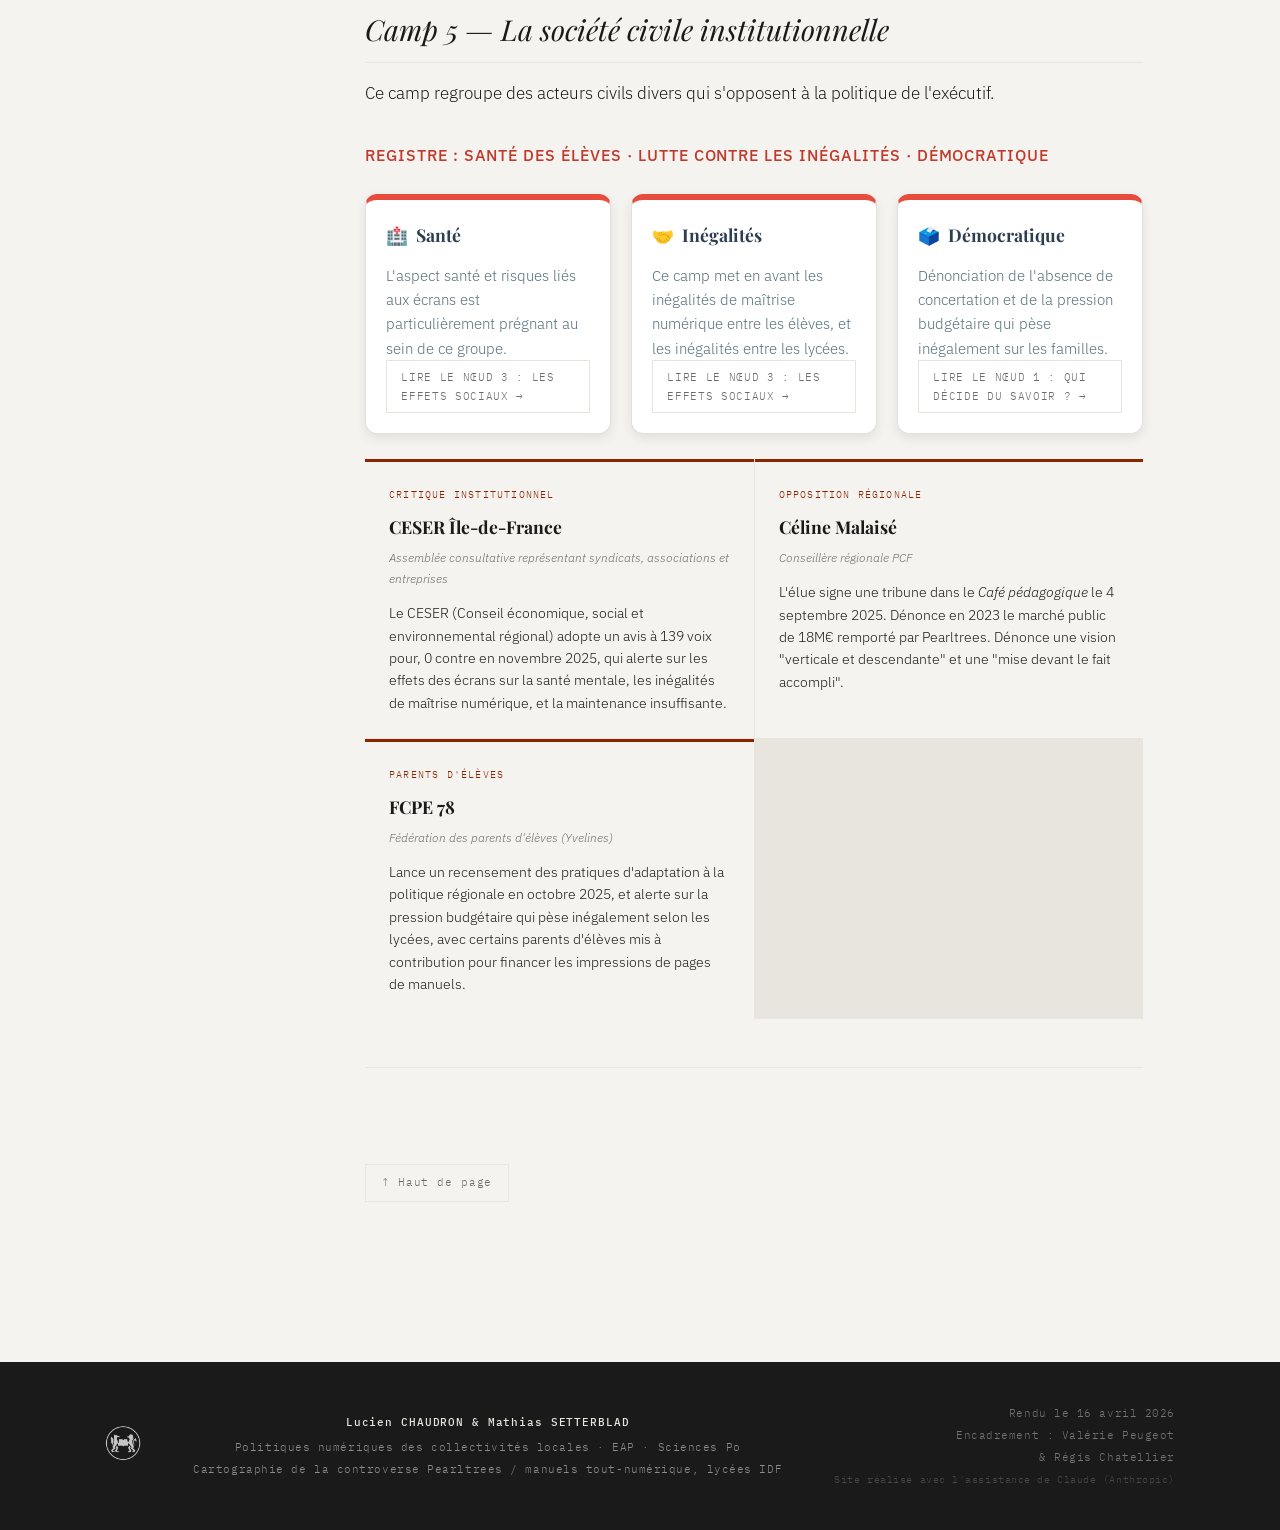
==== commit 8ad21db2: "Update acteurs.html" ====
--- a/acteurs.html
+++ b/acteurs.html
@@ -65,6 +65,9 @@
   <div class="argument-box pour">
     <h4><span>3️⃣</span> Budget</h4>
     <p>L'allocation des budgets en accord avec cette politique : la suppression du budget pour les manuels papier et une réduction importante de celui alloué à l'achat de licences de manuels numériques propriétaires.</p>
+    <a href="noeuds.html#noeud2" class="page-nav-btn" style="text-decoration:none; display:inline-block;">
+    Lire le nœud 2 : La liberté pédagogique →
+</a>
   </div>
 </div>
 
@@ -122,10 +125,16 @@
   <div class="argument-box pour">
     <h4><span>🎓</span> Liberté pédagogique</h4>
     <p>Pearltrees défend l'idée que sa plateforme permet une plus grande liberté pédagogique, car elle permet aux enseignants d'agencer différents contenus comme ils l'entendent.</p>
+    <a href="noeuds.html#noeud2" class="page-nav-btn" style="text-decoration:none; display:inline-block;">
+    Lire le nœud 2 : La liberté pédagogique →
+</a>
   </div>
   <div class="argument-box pour">
     <h4><span>🚀</span> Innovation</h4>
     <p>Pearltrees argue que le manuel scolaire doit évoluer avec son temps.</p>
+    <a href="noeuds.html#noeud1" class="page-nav-btn" style="text-decoration:none; display:inline-block;">
+    Lire le nœud 1 : Qui décide du savoir ? →
+</a>
   </div>
 </div>
 
@@ -230,10 +239,19 @@
   <div class="argument-box contre">
     <h4><span>👩‍🏫</span> Liberté</h4>
     <p>Les syndicats s'inquiètent de la diminution des budgets alloués aux manuels éditeurs, et de la possible dépendance induite aux manuels libres.</p>
+    <a href="noeuds.html#noeud2" class="page-nav-btn" style="text-decoration:none; display:inline-block;">
+    Lire le nœud 2 : La liberté pédagogique →
+</a>
   </div>
   <div class="argument-box contre">
     <h4><span>🌍</span> Social & Démocratique</h4>
     <p>Les enseignants dénoncent les potentielles inégalités induites, les conséquences délétères sur la santé, et une décision prise sans concertation.</p>
+    <a href="noeuds.html#noeud1" class="page-nav-btn" style="text-decoration:none; display:inline-block;">
+    Lire le nœud 1 : Qui décide du savoir ? →
+</a>
+<a href="noeuds.html#noeud3" class="page-nav-btn" style="text-decoration:none; display:inline-block;">
+    Lire le nœud 3 : Les effets sociaux →
+</a>
   </div>
 </div>
         <div class="acteur-grid">
@@ -279,10 +297,16 @@
   <div class="argument-box contre">
     <h4><span>🤝</span> Inégalités</h4>
     <p>Ce camp met en avant les inégalités de maîtrise numérique entre les élèves, et les inégalités entre les lycées.</p>
+  <a href="noeuds.html#noeud3" class="page-nav-btn" style="text-decoration:none; display:inline-block;">
+    Lire le nœud 3 : Les effets sociaux →
+</a>
   </div>
   <div class="argument-box contre">
     <h4><span>🗳️</span> Démocratique</h4>
     <p>Dénonciation de l'absence de concertation et de la pression budgétaire qui pèse inégalement sur les familles.</p>
+    <a href="noeuds.html#noeud1" class="page-nav-btn" style="text-decoration:none; display:inline-block;">
+    Lire le nœud 1 : Qui décide du savoir ? →
+</a>
   </div>
 </div>
 
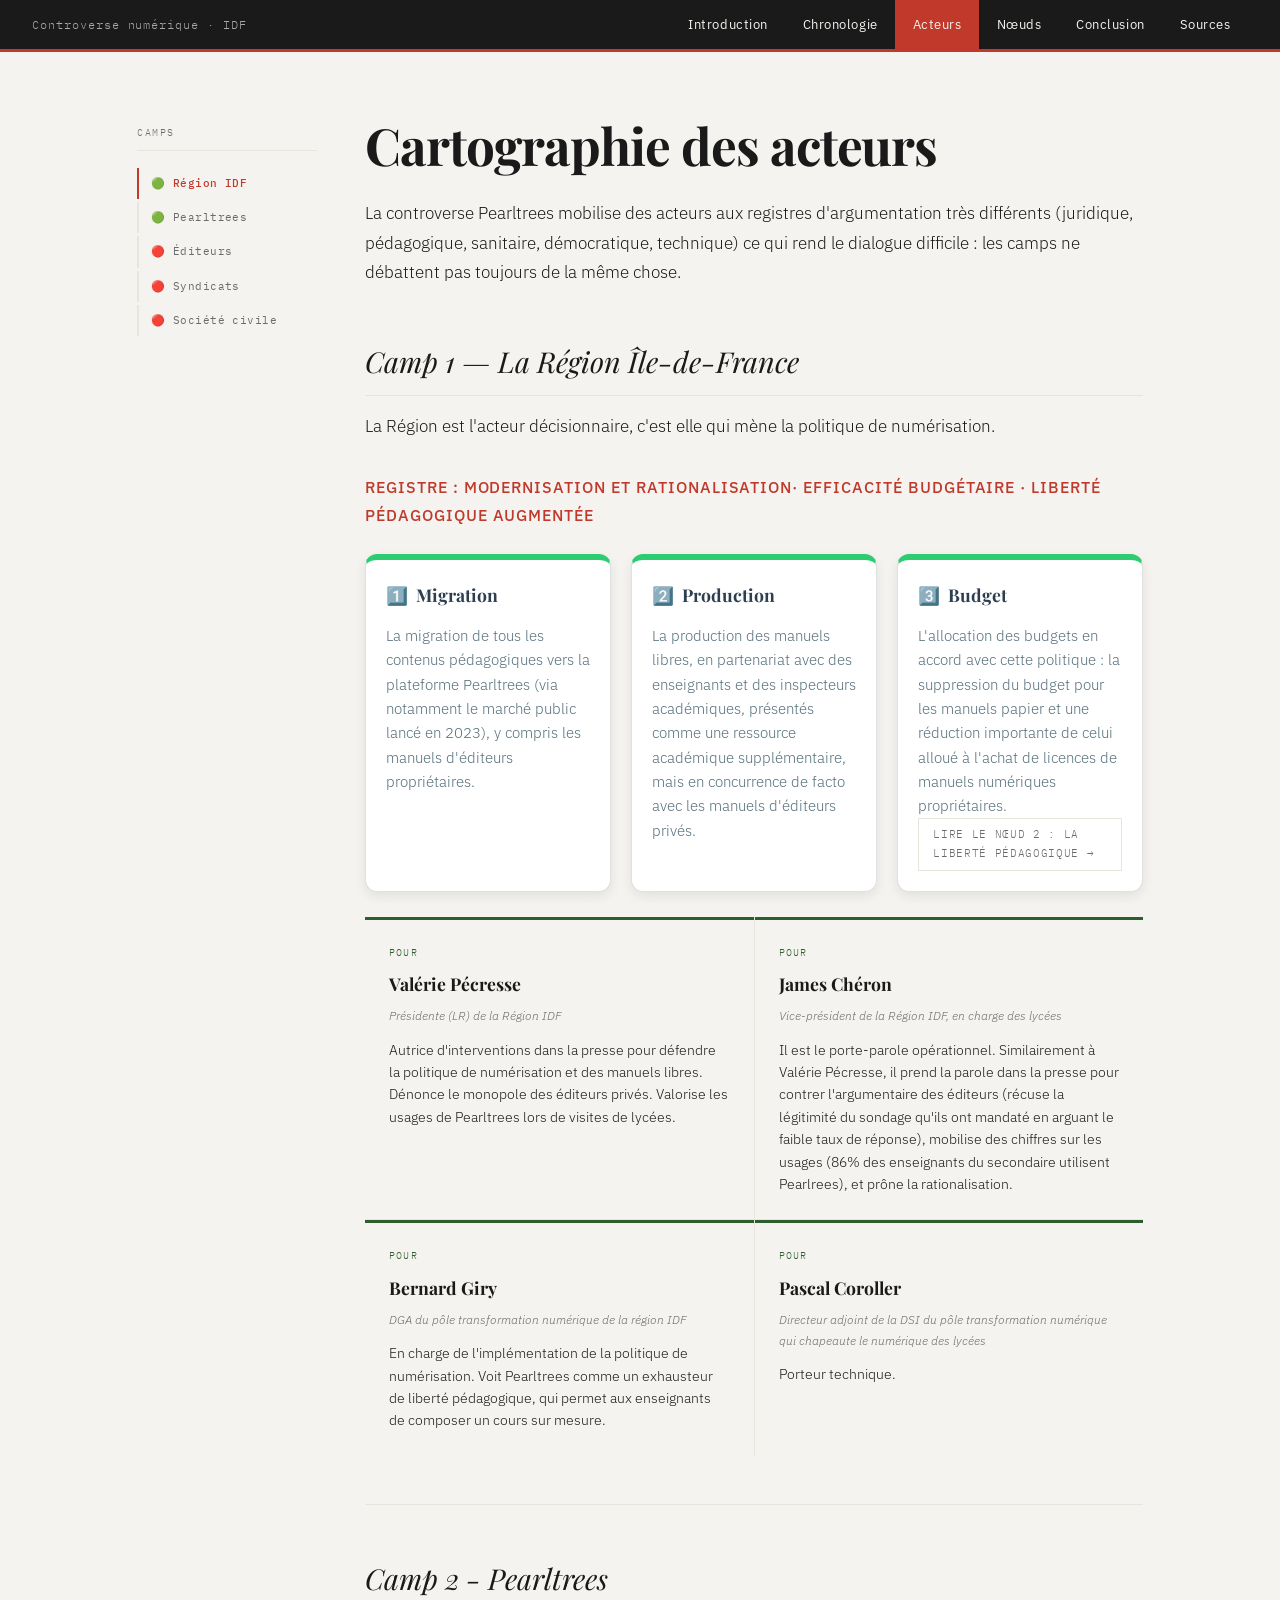
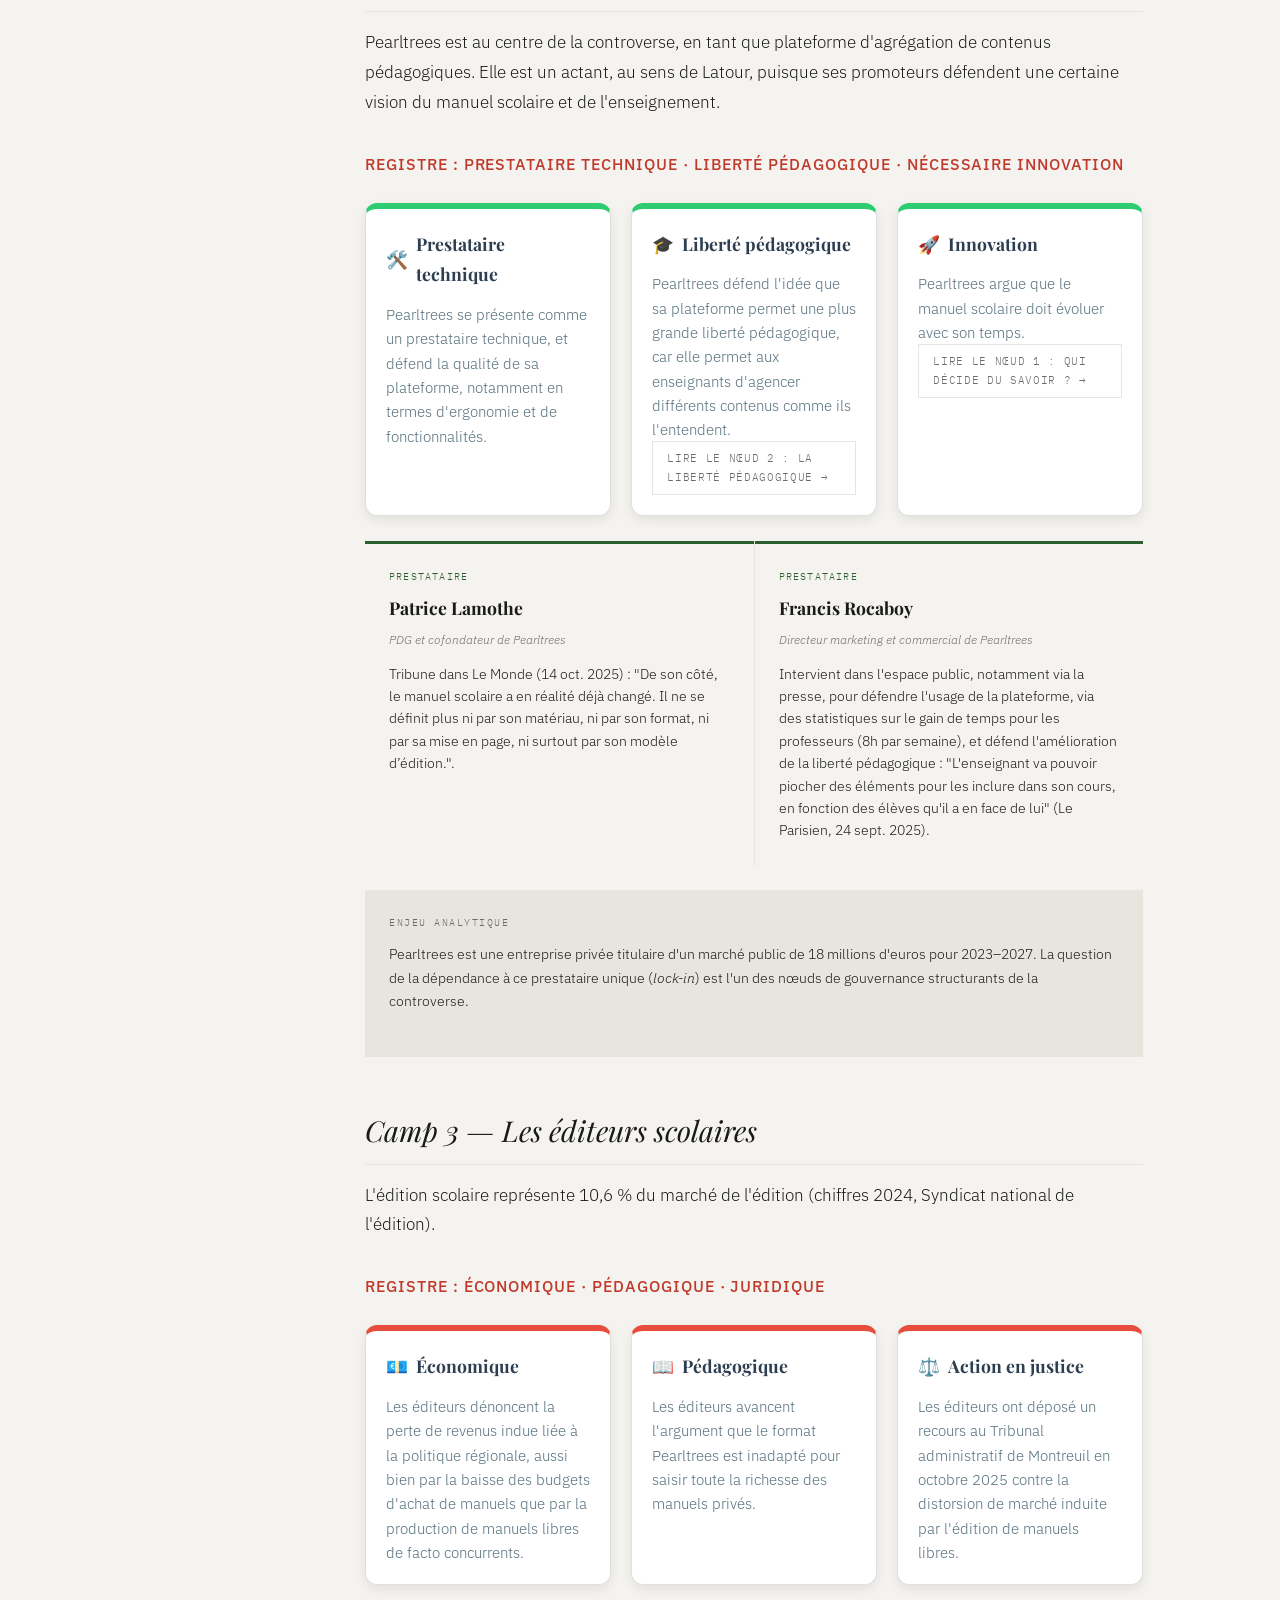
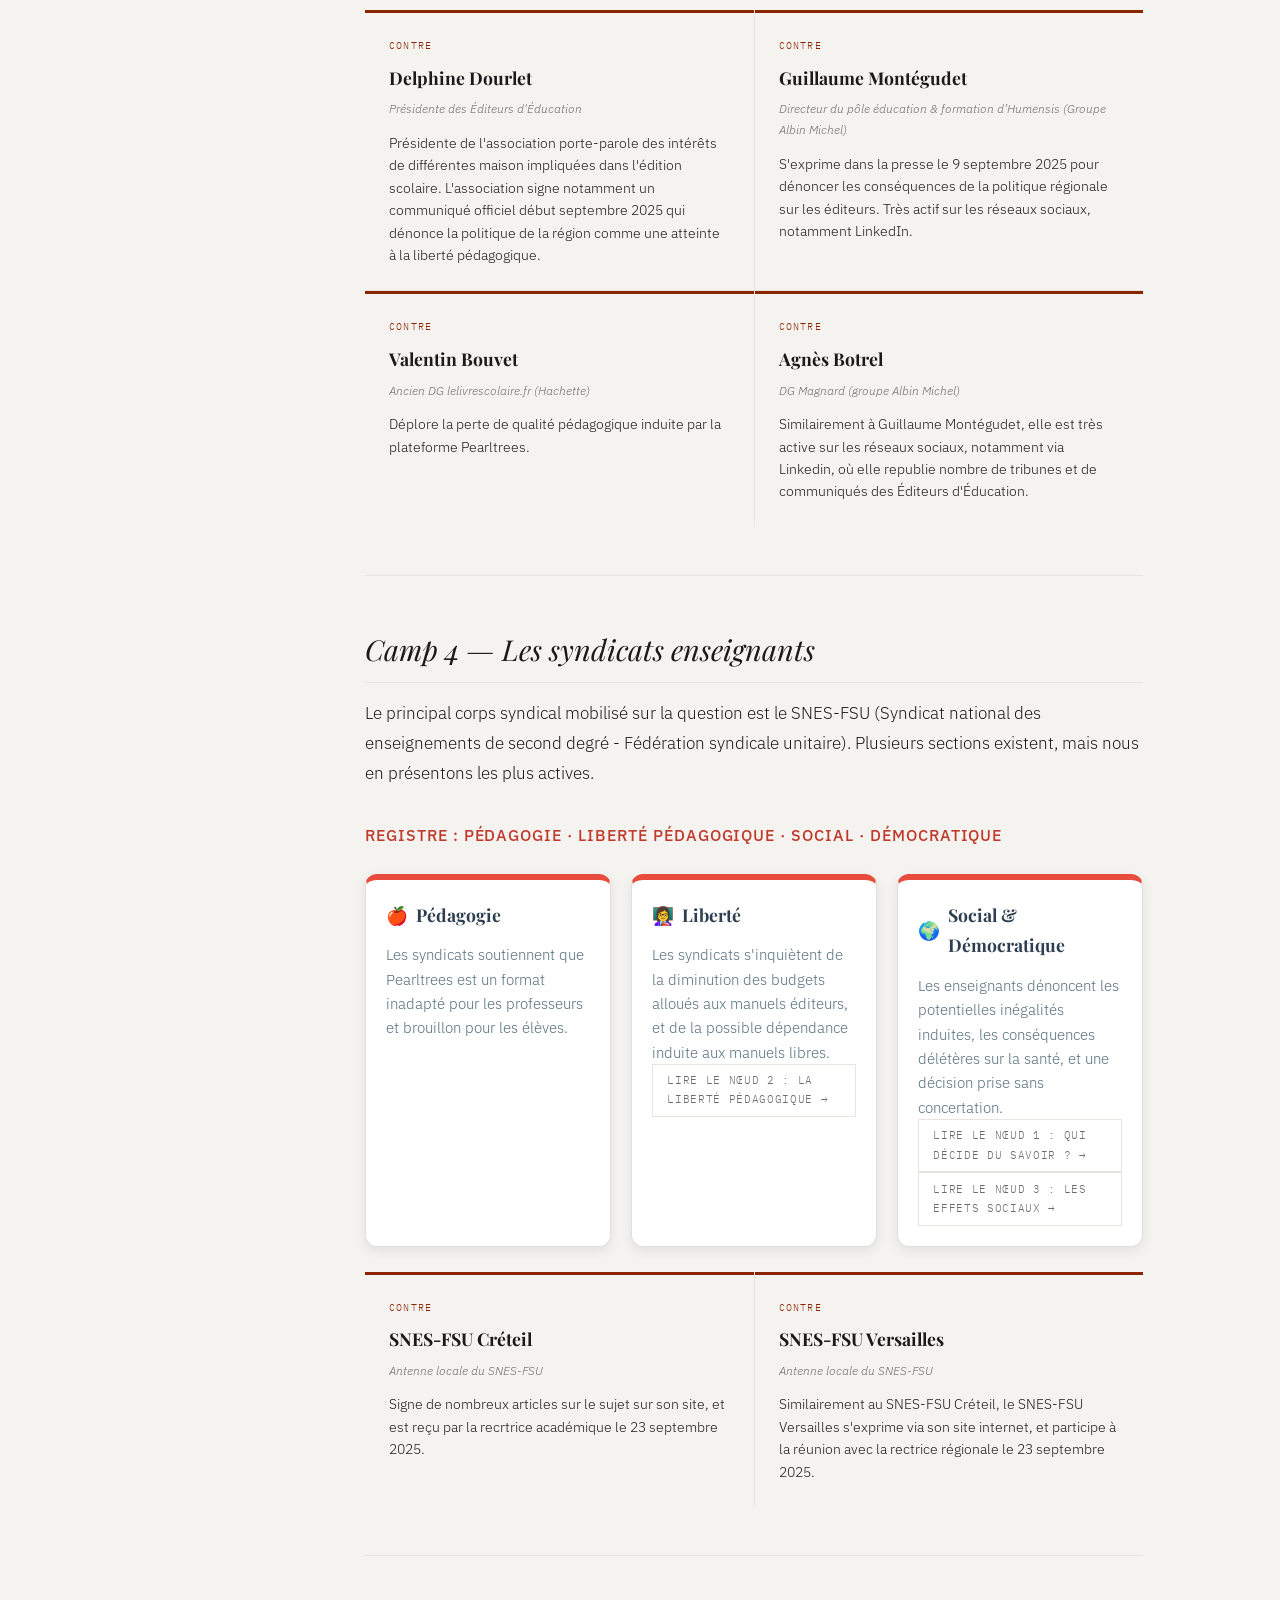
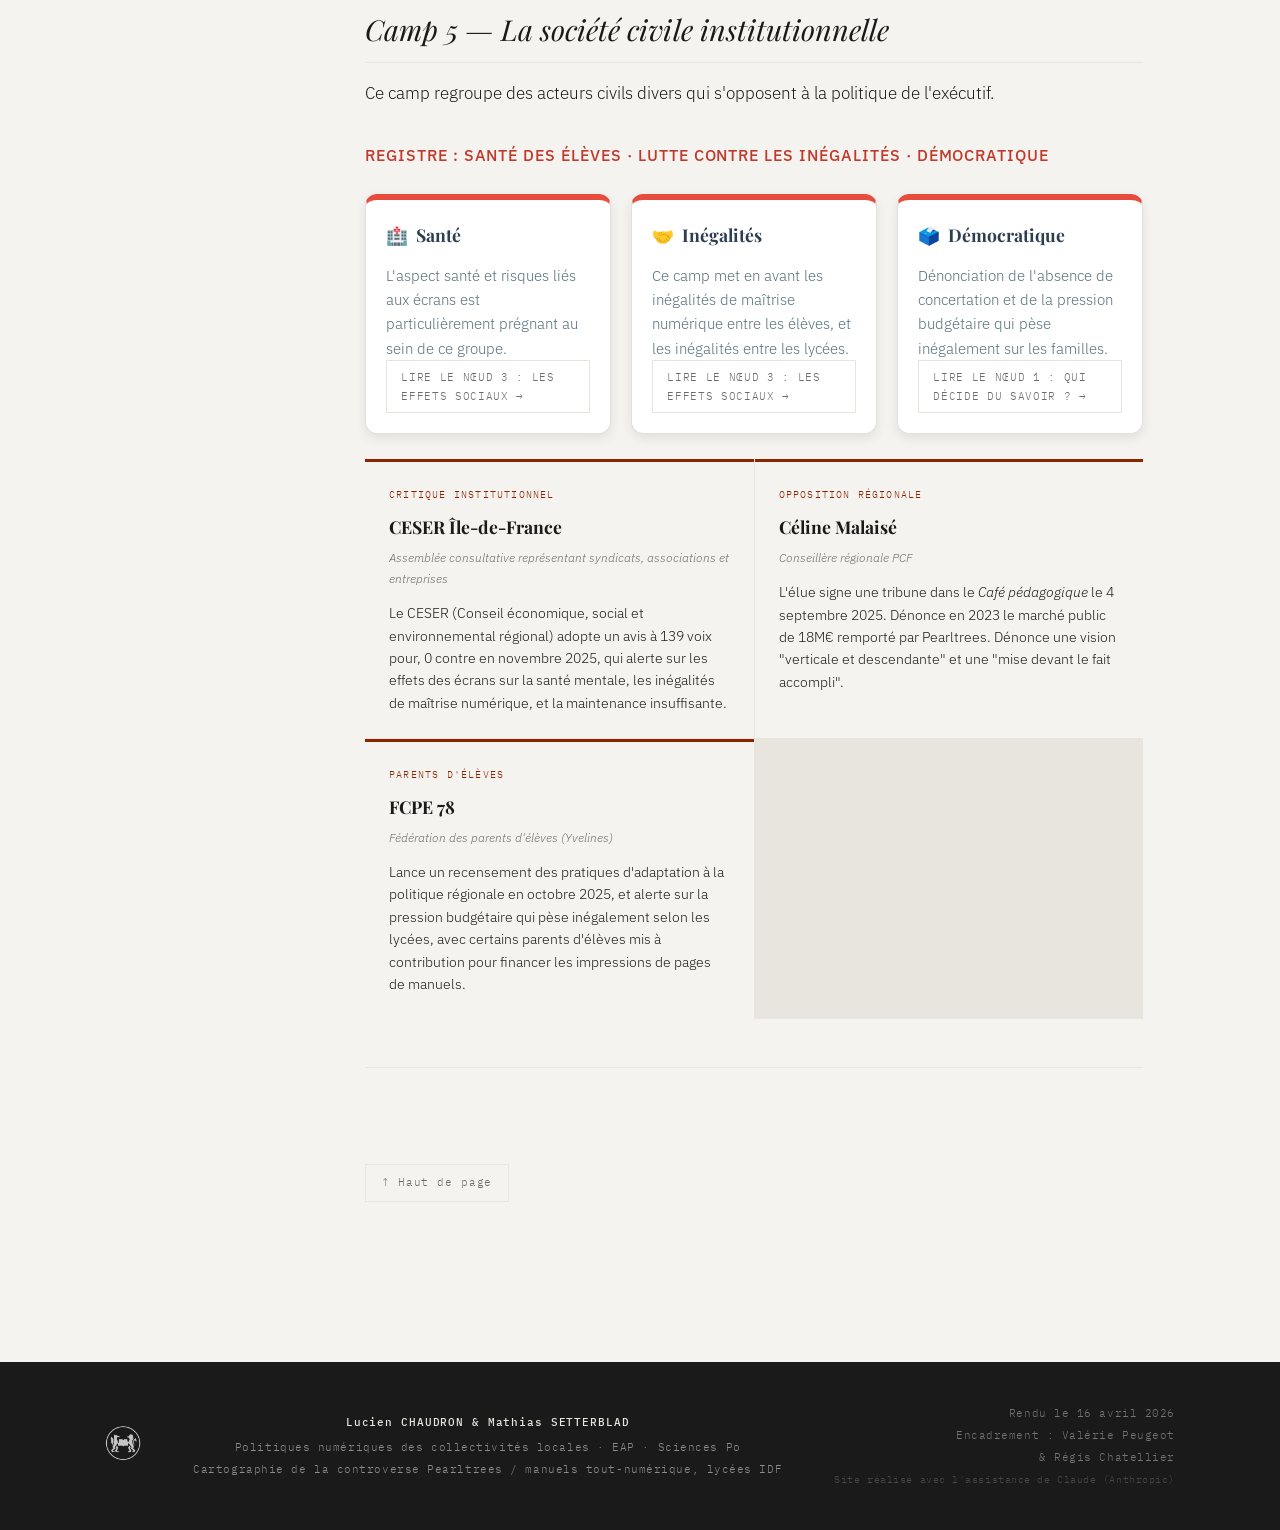
==== commit e0b5ffc4: "acteurs ok" ====
--- a/acteurs.html
+++ b/acteurs.html
@@ -40,52 +40,62 @@
       <h1>Cartographie des acteurs</h1>
 
       <p>
-        La controverse Pearltrees mobilise des acteurs aux registres d'argumentation très différents — juridique,
-        pédagogique, sanitaire, démocratique, technique — ce qui rend le dialogue difficile : les camps ne débattent pas
+        La controverse Pearltrees mobilise des acteurs aux registres d'argumentation très différents (juridique,
+        pédagogique, sanitaire, démocratique, technique) ce qui rend le dialogue difficile : les camps ne débattent pas
         toujours de la même chose.
       </p>
 
       <section id="region">
         <h2>Camp 1 — La Région Île-de-France</h2>
 
-        <p>La Région est l'acteur décisionnaire, c'est elle qui mène la politique de numérisation..<br>
+        <p>La Région est l'acteur décisionnaire, c'est elle qui mène la politique de numérisation.<br>
         </p>
 
         <h3>Registre : modernisation et rationalisation· efficacité budgétaire · liberté pédagogique augmentée</h3>
 
         <div class="argument-container">
-  <div class="argument-box pour">
-    <h4><span>1️⃣</span> Migration</h4>
-    <p>La migration de tous les contenus pédagogiques vers la plateforme Pearltrees (via notamment le marché public lancé en 2023), y compris les manuels d'éditeurs propriétaires.</p>
-  </div>
-  <div class="argument-box pour">
-    <h4><span>2️⃣</span> Production</h4>
-    <p>La production des manuels libres, en partenariat avec des enseignants et des inspecteurs académiques, présentés comme une ressource académique supplémentaire, mais en concurrence de facto avec les manuels d'éditeurs privés.</p>
-  </div>
-  <div class="argument-box pour">
-    <h4><span>3️⃣</span> Budget</h4>
-    <p>L'allocation des budgets en accord avec cette politique : la suppression du budget pour les manuels papier et une réduction importante de celui alloué à l'achat de licences de manuels numériques propriétaires.</p>
-    <a href="noeuds.html#noeud2" class="page-nav-btn" style="text-decoration:none; display:inline-block;">
-    Lire le nœud 2 : La liberté pédagogique →
-</a>
-  </div>
-</div>
+          <div class="argument-box pour">
+            <h4><span>1️⃣</span> Migration</h4>
+            <p>La migration de tous les contenus pédagogiques vers la plateforme Pearltrees (via notamment le marché
+              public lancé en 2023), y compris les manuels d'éditeurs propriétaires.</p>
+          </div>
+          <div class="argument-box pour">
+            <h4><span>2️⃣</span> Production</h4>
+            <p>La production des manuels libres, en partenariat avec des enseignants et des inspecteurs académiques,
+              présentés comme une ressource académique supplémentaire, mais en concurrence de facto avec les manuels
+              d'éditeurs privés.</p>
+          </div>
+          <div class="argument-box pour">
+            <h4><span>3️⃣</span> Budget</h4>
+            <p>L'allocation des budgets en accord avec cette politique : la suppression du budget pour les manuels
+              papier et une réduction importante de celui alloué à l'achat de licences de manuels numériques
+              propriétaires.</p>
+            <a href="noeuds.html#noeud2" class="page-nav-btn" style="text-decoration:none; display:inline-block;">
+              Lire le nœud 2 : La liberté pédagogique →
+            </a>
+          </div>
+        </div>
 
         <div class="acteur-grid">
           <div class="acteur-card pour">
             <div class="acteur-camp pour">Pour</div>
             <div class="acteur-nom">Valérie Pécresse</div>
             <div class="acteur-role">Présidente (LR) de la Région IDF</div>
-            <div class="acteur-position">Autrices d'interventions dans la presse pour défendre la politique de numérisation et des manuels libres.
-              Dénonce le monopole des éditeurs privés. Se met en scène dans la presse en visitant des lycées pour valoriser les usages de Pearltrees.
+            <div class="acteur-position">Autrice d'interventions dans la presse pour défendre la politique de
+              numérisation et des manuels libres.
+              Dénonce le monopole des éditeurs privés.
+              Valorise les usages de Pearltrees lors de visites de lycées.
             </div>
           </div>
           <div class="acteur-card pour">
             <div class="acteur-camp pour">Pour</div>
             <div class="acteur-nom">James Chéron</div>
             <div class="acteur-role">Vice-président de la Région IDF, en charge des lycées</div>
-            <div class="acteur-position">Il est le porte-parole opérationnel. Similairement à Valérie Pécresse, il prend la parole dans la presse 
-              pour contrer l'argumentaire des éditeurs (récuse la légitimité du sondage qu'ils ont mandaté en arguant le faible taux de réponse), mobilise des chiffres sur les usages (86% des enseignants du secondaire utilisent Pearlrees),
+            <div class="acteur-position">Il est le porte-parole opérationnel. Similairement à Valérie Pécresse, il prend
+              la parole dans la presse
+              pour contrer l'argumentaire des éditeurs (récuse la légitimité du sondage qu'ils ont mandaté en arguant le
+              faible taux de réponse), mobilise des chiffres sur les usages (86% des enseignants du secondaire utilisent
+              Pearlrees),
               et prône la rationalisation.
             </div>
           </div>
@@ -93,13 +103,15 @@
             <div class="acteur-camp pour">Pour</div>
             <div class="acteur-nom">Bernard Giry</div>
             <div class="acteur-role">DGA du pôle transformation numérique de la région IDF</div>
-            <div class="acteur-position">En charge de l'implémentation de la politique de numérisation. Voit Pearltrees comme un exhausseur de liberté pédagogique,
+            <div class="acteur-position">En charge de l'implémentation de la politique de numérisation. Voit Pearltrees
+              comme un exhausteur de liberté pédagogique,
               qui permet aux enseignants de composer un cours sur mesure. </div>
           </div>
           <div class="acteur-card pour">
             <div class="acteur-camp pour">Pour</div>
             <div class="acteur-nom">Pascal Coroller</div>
-            <div class="acteur-role">Directeur adjoint de la DSI du pôle transformation numérique qui chapeaute le numérique des lycées</div>
+            <div class="acteur-role">Directeur adjoint de la DSI du pôle transformation numérique qui chapeaute le
+              numérique des lycées</div>
             <div class="acteur-position">Porteur technique.</div>
           </div>
         </div>
@@ -113,46 +125,53 @@
         <p>Pearltrees est au centre de la controverse, en tant que plateforme d'agrégation de contenus pédagogiques.
           Elle est un actant, au sens de Latour, puisque ses promoteurs défendent une certaine vision du manuel scolaire
           et de l'enseignement. <br>
-         </p>
-          <h3>Registre : prestataire technique · liberté pédagogique · nécessaire innovation </h3>
-
-        
+        </p>
+        <h3>Registre : prestataire technique · liberté pédagogique · nécessaire innovation </h3>
+
+
         <div class="argument-container">
-  <div class="argument-box pour">
-    <h4><span>🛠️</span> Prestataire technique</h4>
-    <p>Pearltrees se présente comme un prestataire technique, et défend la qualité de sa plateforme, notamment en termes d'ergonomie et de fonctionnalités.</p>
-  </div>
-  <div class="argument-box pour">
-    <h4><span>🎓</span> Liberté pédagogique</h4>
-    <p>Pearltrees défend l'idée que sa plateforme permet une plus grande liberté pédagogique, car elle permet aux enseignants d'agencer différents contenus comme ils l'entendent.</p>
-    <a href="noeuds.html#noeud2" class="page-nav-btn" style="text-decoration:none; display:inline-block;">
-    Lire le nœud 2 : La liberté pédagogique →
-</a>
-  </div>
-  <div class="argument-box pour">
-    <h4><span>🚀</span> Innovation</h4>
-    <p>Pearltrees argue que le manuel scolaire doit évoluer avec son temps.</p>
-    <a href="noeuds.html#noeud1" class="page-nav-btn" style="text-decoration:none; display:inline-block;">
-    Lire le nœud 1 : Qui décide du savoir ? →
-</a>
-  </div>
-</div>
+          <div class="argument-box pour">
+            <h4><span>🛠️</span> Prestataire technique</h4>
+            <p>Pearltrees se présente comme un prestataire technique, et défend la qualité de sa plateforme, notamment
+              en termes d'ergonomie et de fonctionnalités.</p>
+          </div>
+          <div class="argument-box pour">
+            <h4><span>🎓</span> Liberté pédagogique</h4>
+            <p>Pearltrees défend l'idée que sa plateforme permet une plus grande liberté pédagogique, car elle permet
+              aux enseignants d'agencer différents contenus comme ils l'entendent.</p>
+            <a href="noeuds.html#noeud2" class="page-nav-btn" style="text-decoration:none; display:inline-block;">
+              Lire le nœud 2 : La liberté pédagogique →
+            </a>
+          </div>
+          <div class="argument-box pour">
+            <h4><span>🚀</span> Innovation</h4>
+            <p>Pearltrees argue que le manuel scolaire doit évoluer avec son temps.</p>
+            <a href="noeuds.html#noeud1" class="page-nav-btn" style="text-decoration:none; display:inline-block;">
+              Lire le nœud 1 : Qui décide du savoir ? →
+            </a>
+          </div>
+        </div>
 
         <div class="acteur-grid">
           <div class="acteur-card pour">
             <div class="acteur-camp pour">Prestataire</div>
             <div class="acteur-nom">Patrice Lamothe</div>
             <div class="acteur-role">PDG et cofondateur de Pearltrees</div>
-            <div class="acteur-position">Tribune dans Le Monde (14 oct. 2025) : "De son côté, le manuel scolaire a en réalité déjà changé. 
-              Il ne se définit plus ni par son matériau, ni par son format, ni par sa mise en page, ni surtout par son modèle d’édition"</div>
+            <div class="acteur-position">Tribune dans Le Monde (14 oct. 2025) : "De son côté, le manuel scolaire a en
+              réalité déjà changé.
+              Il ne se définit plus ni par son matériau, ni par son format, ni par sa mise en page, ni surtout par son
+              modèle d’édition.".</div>
           </div>
           <div class="acteur-card pour">
             <div class="acteur-camp pour">Prestataire</div>
             <div class="acteur-nom">Francis Rocaboy</div>
             <div class="acteur-role">Directeur marketing et commercial de Pearltrees</div>
-            <div class="acteur-position">Intervient dans l'espace public, notamment via la presse, pour défendre l'usage de la plateforme, via des
-              statistiques sur le gain de temps pour les professeurs (8h par semaine), et défend l'amélioration de la liberté pédagogique : "L'enseignant 
-              va pouvoir piocher des éléments pour les inclure dans son cours, en fonction des élèves qu'il a en face de lui" (Le Parisien, 24 sept. 2025).
+            <div class="acteur-position">Intervient dans l'espace public, notamment via la presse, pour défendre l'usage
+              de la plateforme, via des
+              statistiques sur le gain de temps pour les professeurs (8h par semaine), et défend l'amélioration de la
+              liberté pédagogique : "L'enseignant
+              va pouvoir piocher des éléments pour les inclure dans son cours, en fonction des élèves qu'il a en face de
+              lui" (Le Parisien, 24 sept. 2025).
             </div>
           </div>
         </div>
@@ -160,60 +179,68 @@
         <div class="encadre" style="margin-top:1.5rem;">
           <div class="encadre-titre">Enjeu analytique</div>
           <p>Pearltrees est une entreprise privée titulaire d'un marché public de 18 millions d'euros pour 2023–2027. La
-            question de la dépendance à ce prestataire unique — risque de lock-in — est l'un des nœuds de gouvernance
-            les moins visibles mais les plus structurants de la controverse.</p>
+            question de la dépendance à ce prestataire unique (<em>lock-in</em>) est l'un des nœuds de gouvernance
+            structurants de la controverse.</p>
         </div>
       </section>
 
       <section id="editeurs">
         <h2>Camp 3 — Les éditeurs scolaires</h2>
 
-        <p>L'édition scolaire représente 10,6 % du marché de l'édition (chiffres 2024, Syndicat national de l'édition).</p>
+        <p>L'édition scolaire représente 10,6 % du marché de l'édition (chiffres 2024, Syndicat national de l'édition).
+        </p>
 
         <h3>Registre : économique · pédagogique · juridique </h3>
 
         <div class="argument-container">
-  <div class="argument-box contre">
-    <h4><span>💶</span> Économique</h4>
-    <p>Les éditeurs dénoncent la perte de revenus indue liée à la politique régionale, aussi bien par la baisse des budgets d'achat de manuels que par la production de manuels libres de facto concurrents.</p>
-  </div>
-  <div class="argument-box contre">
-    <h4><span>📖</span> Pédagogique</h4>
-    <p>Les éditeurs avancent l'argument que le format Pearltrees est inadapté pour saisir toute la richesse des manuels privés.</p>
-  </div>
-  <div class="argument-box contre">
-    <h4><span>⚖️</span> Action en justice</h4>
-    <p>Les éditeurs ont déposé un recours au Tribunal administratif de Montreuil en octobre 2025 contre le fait que la région se dote de la compétence d'édition de manuels.</p>
-  </div>
-</div>
+          <div class="argument-box contre">
+            <h4><span>💶</span> Économique</h4>
+            <p>Les éditeurs dénoncent la perte de revenus indue liée à la politique régionale, aussi bien par la baisse
+              des budgets d'achat de manuels que par la production de manuels libres de facto concurrents.</p>
+          </div>
+          <div class="argument-box contre">
+            <h4><span>📖</span> Pédagogique</h4>
+            <p>Les éditeurs avancent l'argument que le format Pearltrees est inadapté pour saisir toute la richesse des
+              manuels privés.</p>
+          </div>
+          <div class="argument-box contre">
+            <h4><span>⚖️</span> Action en justice</h4>
+            <p>Les éditeurs ont déposé un recours au Tribunal administratif de Montreuil en octobre 2025 contre la
+              distorsion de marché induite par l'édition de manuels libres.</p>
+          </div>
+        </div>
 
         <div class="acteur-grid">
           <div class="acteur-card contre">
             <div class="acteur-camp contre">Contre</div>
             <div class="acteur-nom">Delphine Dourlet</div>
             <div class="acteur-role">Présidente des Éditeurs d'Éducation</div>
-            <div class="acteur-position">Présidente de l'association porte-parole des intérêts de différentes maison impliquées dans l'édition scolaire.
-              L'association signe notamment un communiqué officiel début septembre 2025 qui dénonce la politique de la région comme une atteinte à la liberté pédagogique.
+            <div class="acteur-position">Présidente de l'association porte-parole des intérêts de différentes maison
+              impliquées dans l'édition scolaire.
+              L'association signe notamment un communiqué officiel début septembre 2025 qui dénonce la politique de la
+              région comme une atteinte à la liberté pédagogique.
             </div>
           </div>
           <div class="acteur-card contre">
             <div class="acteur-camp contre">Contre</div>
             <div class="acteur-nom">Guillaume Montégudet</div>
             <div class="acteur-role">Directeur du pôle éducation & formation d’Humensis (Groupe Albin Michel)</div>
-            <div class="acteur-position">S'exprime dans la presse le 9 septembre 2025 pour dénoncer les conséquences de la politique régionale sur les éditeurs. Très actif sur les réseaux sociaux, notamment LinkedIn.</div>
+            <div class="acteur-position">S'exprime dans la presse le 9 septembre 2025 pour dénoncer les conséquences de
+              la politique régionale sur les éditeurs. Très actif sur les réseaux sociaux, notamment LinkedIn.</div>
           </div>
           <div class="acteur-card contre">
             <div class="acteur-camp contre">Contre</div>
             <div class="acteur-nom">Valentin Bouvet</div>
             <div class="acteur-role">Ancien DG lelivrescolaire.fr (Hachette)</div>
             <div class="acteur-position"> Déplore la perte de qualité pédagogique induite par la plateforme Pearltrees.
-          </div>
+            </div>
           </div>
           <div class="acteur-card contre">
             <div class="acteur-camp contre">Contre</div>
             <div class="acteur-nom">Agnès Botrel</div>
             <div class="acteur-role">DG Magnard (groupe Albin Michel)</div>
-            <div class="acteur-position">Similairement à Guillaume Montégudet, elle est très active sur les réseaux sociaux, notamment via Linkedin,
+            <div class="acteur-position">Similairement à Guillaume Montégudet, elle est très active sur les réseaux
+              sociaux, notamment via Linkedin,
               où elle republie nombre de tribunes et de communiqués des Éditeurs d'Éducation.
             </div>
           </div>
@@ -225,49 +252,56 @@
       <section id="syndicats">
         <h2>Camp 4 — Les syndicats enseignants</h2>
 
-        <p>Le principal corps syndical mobilisé sur la question est le SNES-FSU (Syndicat national des enseignements de second degré - Fédération syndicale unitaire). Plusieurs sections existent, mais nous en présentons les plus actives. <br>
-          
-         </p>
+        <p>Le principal corps syndical mobilisé sur la question est le SNES-FSU (Syndicat national des enseignements de
+          second degré - Fédération syndicale unitaire). Plusieurs sections existent, mais nous en présentons les plus
+          actives. <br>
+
+        </p>
 
         <h3>Registre : pédagogie · liberté pédagogique · social · démocratique</h3>
 
         <div class="argument-container">
-  <div class="argument-box contre">
-    <h4><span>🍎</span> Pédagogie</h4>
-    <p>Les syndicats soutiennent que Pearltrees est un format inadapté pour les professeurs et brouillon pour les élèves.</p>
-  </div>
-  <div class="argument-box contre">
-    <h4><span>👩‍🏫</span> Liberté</h4>
-    <p>Les syndicats s'inquiètent de la diminution des budgets alloués aux manuels éditeurs, et de la possible dépendance induite aux manuels libres.</p>
-    <a href="noeuds.html#noeud2" class="page-nav-btn" style="text-decoration:none; display:inline-block;">
-    Lire le nœud 2 : La liberté pédagogique →
-</a>
-  </div>
-  <div class="argument-box contre">
-    <h4><span>🌍</span> Social & Démocratique</h4>
-    <p>Les enseignants dénoncent les potentielles inégalités induites, les conséquences délétères sur la santé, et une décision prise sans concertation.</p>
-    <a href="noeuds.html#noeud1" class="page-nav-btn" style="text-decoration:none; display:inline-block;">
-    Lire le nœud 1 : Qui décide du savoir ? →
-</a>
-<a href="noeuds.html#noeud3" class="page-nav-btn" style="text-decoration:none; display:inline-block;">
-    Lire le nœud 3 : Les effets sociaux →
-</a>
-  </div>
-</div>
+          <div class="argument-box contre">
+            <h4><span>🍎</span> Pédagogie</h4>
+            <p>Les syndicats soutiennent que Pearltrees est un format inadapté pour les professeurs et brouillon pour
+              les élèves.</p>
+          </div>
+          <div class="argument-box contre">
+            <h4><span>👩‍🏫</span> Liberté</h4>
+            <p>Les syndicats s'inquiètent de la diminution des budgets alloués aux manuels éditeurs, et de la possible
+              dépendance induite aux manuels libres.</p>
+            <a href="noeuds.html#noeud2" class="page-nav-btn" style="text-decoration:none; display:inline-block;">
+              Lire le nœud 2 : La liberté pédagogique →
+            </a>
+          </div>
+          <div class="argument-box contre">
+            <h4><span>🌍</span> Social & Démocratique</h4>
+            <p>Les enseignants dénoncent les potentielles inégalités induites, les conséquences délétères sur la santé,
+              et une décision prise sans concertation.</p>
+            <a href="noeuds.html#noeud1" class="page-nav-btn" style="text-decoration:none; display:inline-block;">
+              Lire le nœud 1 : Qui décide du savoir ? →
+            </a>
+            <a href="noeuds.html#noeud3" class="page-nav-btn" style="text-decoration:none; display:inline-block;">
+              Lire le nœud 3 : Les effets sociaux →
+            </a>
+          </div>
+        </div>
         <div class="acteur-grid">
           <div class="acteur-card contre">
             <div class="acteur-camp contre">Contre</div>
             <div class="acteur-nom">SNES-FSU Créteil</div>
             <div class="acteur-role">Antenne locale du SNES-FSU</div>
-            <div class="acteur-position">Signe de nombreux articles sur le sujet sur son site, et est reçu par la recrtrice académique le 23 septembre 2025.
-               </div>
-            </div>
-          
+            <div class="acteur-position">Signe de nombreux articles sur le sujet sur son site, et est reçu par la
+              recrtrice académique le 23 septembre 2025.
+            </div>
+          </div>
+
           <div class="acteur-card contre">
             <div class="acteur-camp contre">Contre</div>
             <div class="acteur-nom">SNES-FSU Versailles</div>
             <div class="acteur-role">Antenne locale du SNES-FSU</div>
-            <div class="acteur-position">Similairement au SNES-FSU Créteil, le SNES-FSU Versailles s'exprime via son site internet, et participe à la réunion avec 
+            <div class="acteur-position">Similairement au SNES-FSU Créteil, le SNES-FSU Versailles s'exprime via son
+              site internet, et participe à la réunion avec
               la rectrice régionale le 23 septembre 2025.
             </div>
           </div>
@@ -281,41 +315,44 @@
         <h2>Camp 5 — La société civile institutionnelle</h2>
 
         <p>Ce camp regroupe des acteurs civils divers qui s'opposent à la politique de
-          l'exécutif. 
+          l'exécutif.
         </p>
 
         <h3>Registre : santé des élèves · lutte contre les inégalités · démocratique</h3>
 
         <div class="argument-container">
-  <div class="argument-box contre">
-    <h4><span>🏥</span> Santé</h4>
-    <p>L'aspect santé et risques liés aux écrans est particulièrement prégnant au sein de ce groupe.</p>
-    <a href="noeuds.html#noeud3" class="page-nav-btn" style="text-decoration:none; display:inline-block;">
-    Lire le nœud 3 : Les effets sociaux →
-</a>
-  </div>
-  <div class="argument-box contre">
-    <h4><span>🤝</span> Inégalités</h4>
-    <p>Ce camp met en avant les inégalités de maîtrise numérique entre les élèves, et les inégalités entre les lycées.</p>
-  <a href="noeuds.html#noeud3" class="page-nav-btn" style="text-decoration:none; display:inline-block;">
-    Lire le nœud 3 : Les effets sociaux →
-</a>
-  </div>
-  <div class="argument-box contre">
-    <h4><span>🗳️</span> Démocratique</h4>
-    <p>Dénonciation de l'absence de concertation et de la pression budgétaire qui pèse inégalement sur les familles.</p>
-    <a href="noeuds.html#noeud1" class="page-nav-btn" style="text-decoration:none; display:inline-block;">
-    Lire le nœud 1 : Qui décide du savoir ? →
-</a>
-  </div>
-</div>
+          <div class="argument-box contre">
+            <h4><span>🏥</span> Santé</h4>
+            <p>L'aspect santé et risques liés aux écrans est particulièrement prégnant au sein de ce groupe.</p>
+            <a href="noeuds.html#noeud3" class="page-nav-btn" style="text-decoration:none; display:inline-block;">
+              Lire le nœud 3 : Les effets sociaux →
+            </a>
+          </div>
+          <div class="argument-box contre">
+            <h4><span>🤝</span> Inégalités</h4>
+            <p>Ce camp met en avant les inégalités de maîtrise numérique entre les élèves, et les inégalités entre les
+              lycées.</p>
+            <a href="noeuds.html#noeud3" class="page-nav-btn" style="text-decoration:none; display:inline-block;">
+              Lire le nœud 3 : Les effets sociaux →
+            </a>
+          </div>
+          <div class="argument-box contre">
+            <h4><span>🗳️</span> Démocratique</h4>
+            <p>Dénonciation de l'absence de concertation et de la pression budgétaire qui pèse inégalement sur les
+              familles.</p>
+            <a href="noeuds.html#noeud1" class="page-nav-btn" style="text-decoration:none; display:inline-block;">
+              Lire le nœud 1 : Qui décide du savoir ? →
+            </a>
+          </div>
+        </div>
 
         <div class="acteur-grid">
           <div class="acteur-card contre">
             <div class="acteur-camp contre">Critique institutionnel</div>
             <div class="acteur-nom">CESER Île-de-France</div>
             <div class="acteur-role">Assemblée consultative représentant syndicats, associations et entreprises</div>
-            <div class="acteur-position">Le CESER (Conseil économique, social et environnemental régional) adopte un avis à 139 voix pour, 0 contre en novembre 2025, qui alerte sur les effets
+            <div class="acteur-position">Le CESER (Conseil économique, social et environnemental régional) adopte un
+              avis à 139 voix pour, 0 contre en novembre 2025, qui alerte sur les effets
               des écrans sur la santé mentale, les inégalités de maîtrise numérique, et la maintenance insuffisante.
             </div>
           </div>
@@ -323,15 +360,17 @@
             <div class="acteur-camp contre">Opposition régionale</div>
             <div class="acteur-nom">Céline Malaisé</div>
             <div class="acteur-role">Conseillère régionale PCF</div>
-            <div class="acteur-position">L'élue signe une tribune dans le <em>Café pédagogique</em> le 4 septembre 2025. Dénonce en 2023 le marché public de 18M€ remporté par Pearltrees. 
+            <div class="acteur-position">L'élue signe une tribune dans le <em>Café pédagogique</em> le 4 septembre 2025.
+              Dénonce en 2023 le marché public de 18M€ remporté par Pearltrees.
               Dénonce une vision "verticale et descendante" et une "mise devant le fait accompli".</div>
           </div>
           <div class="acteur-card contre">
             <div class="acteur-camp contre">Parents d'élèves</div>
             <div class="acteur-nom">FCPE 78</div>
             <div class="acteur-role">Fédération des parents d'élèves (Yvelines)</div>
-            <div class="acteur-position">Lance un recensement des pratiques d'adaptation à la politique régionale en octobre 2025, et alerte sur la pression budgétaire qui pèse inégalement selon les lycées,
-              avec certains parents d'élèves mis à contribution pour financer les impressions de pages de manuels. 
+            <div class="acteur-position">Lance un recensement des pratiques d'adaptation à la politique régionale en
+              octobre 2025, et alerte sur la pression budgétaire qui pèse inégalement selon les lycées,
+              avec certains parents d'élèves mis à contribution pour financer les impressions de pages de manuels.
             </div>
           </div>
         </div>
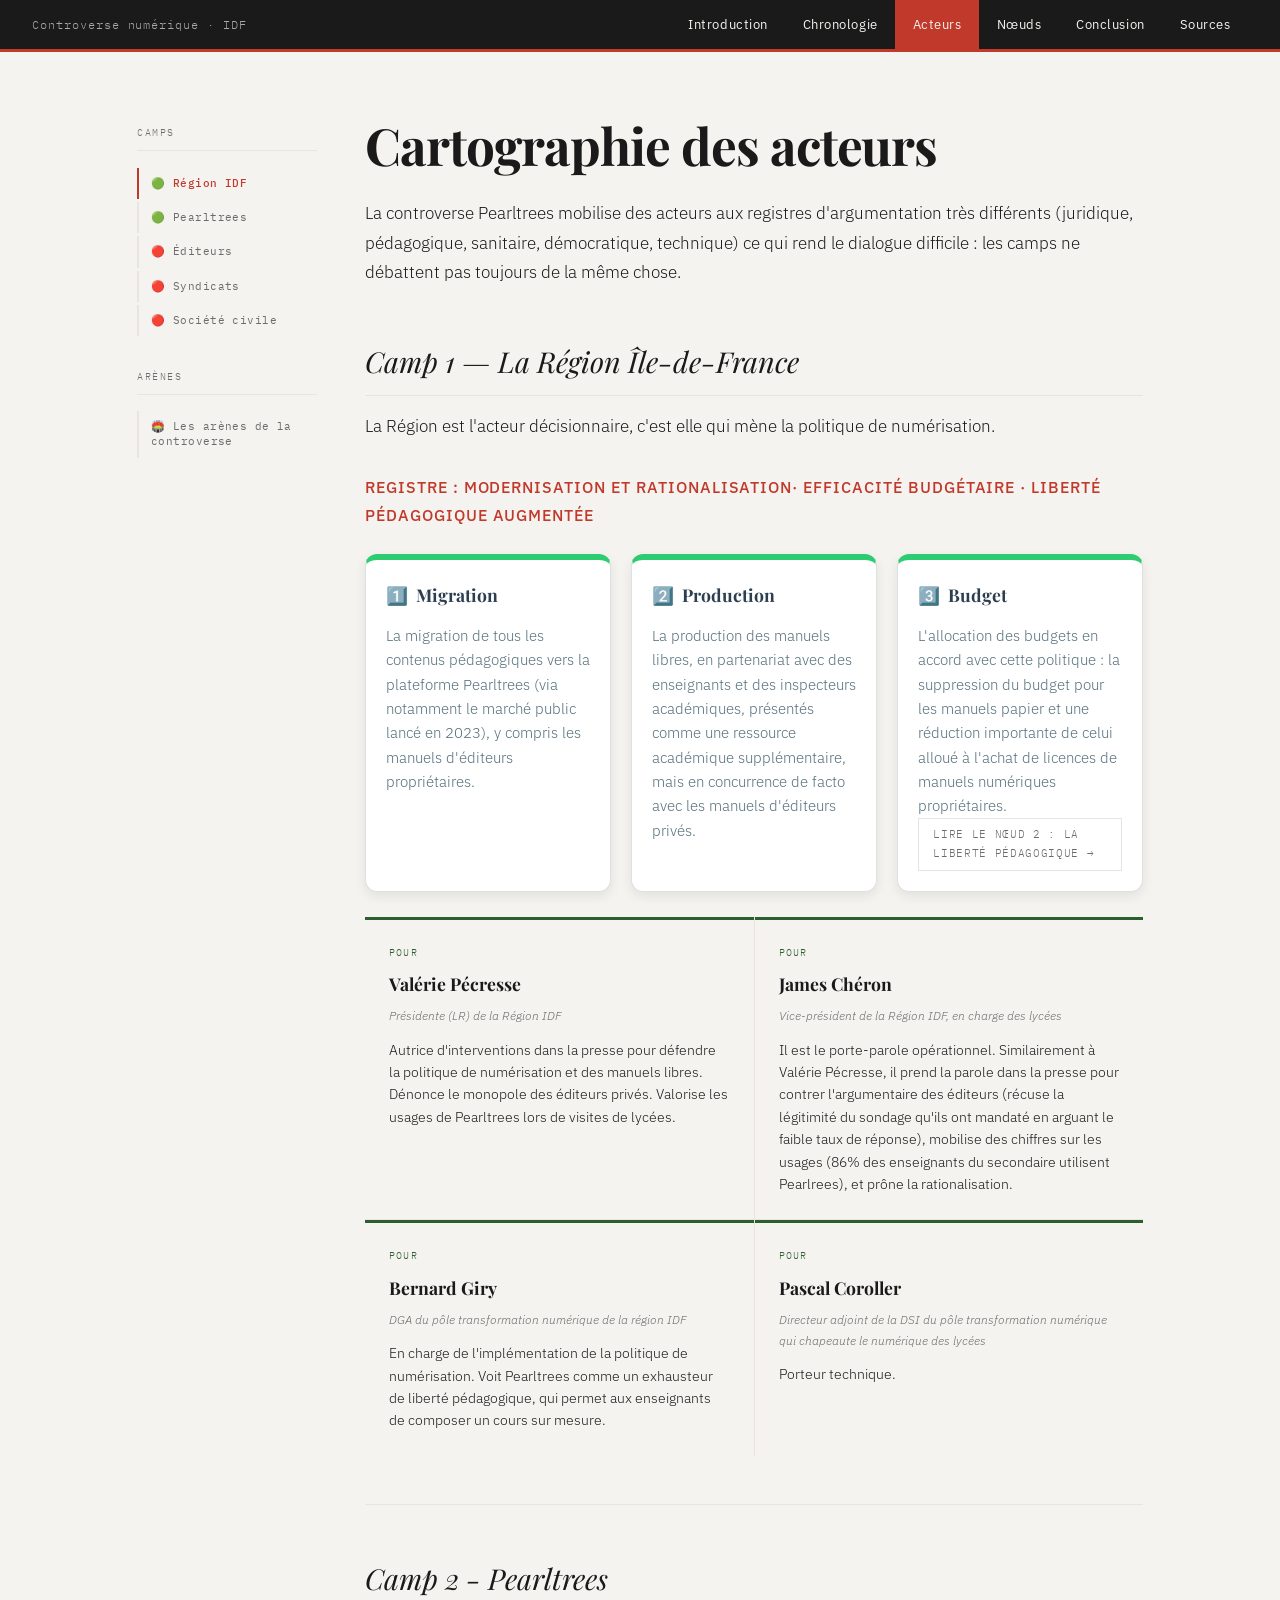
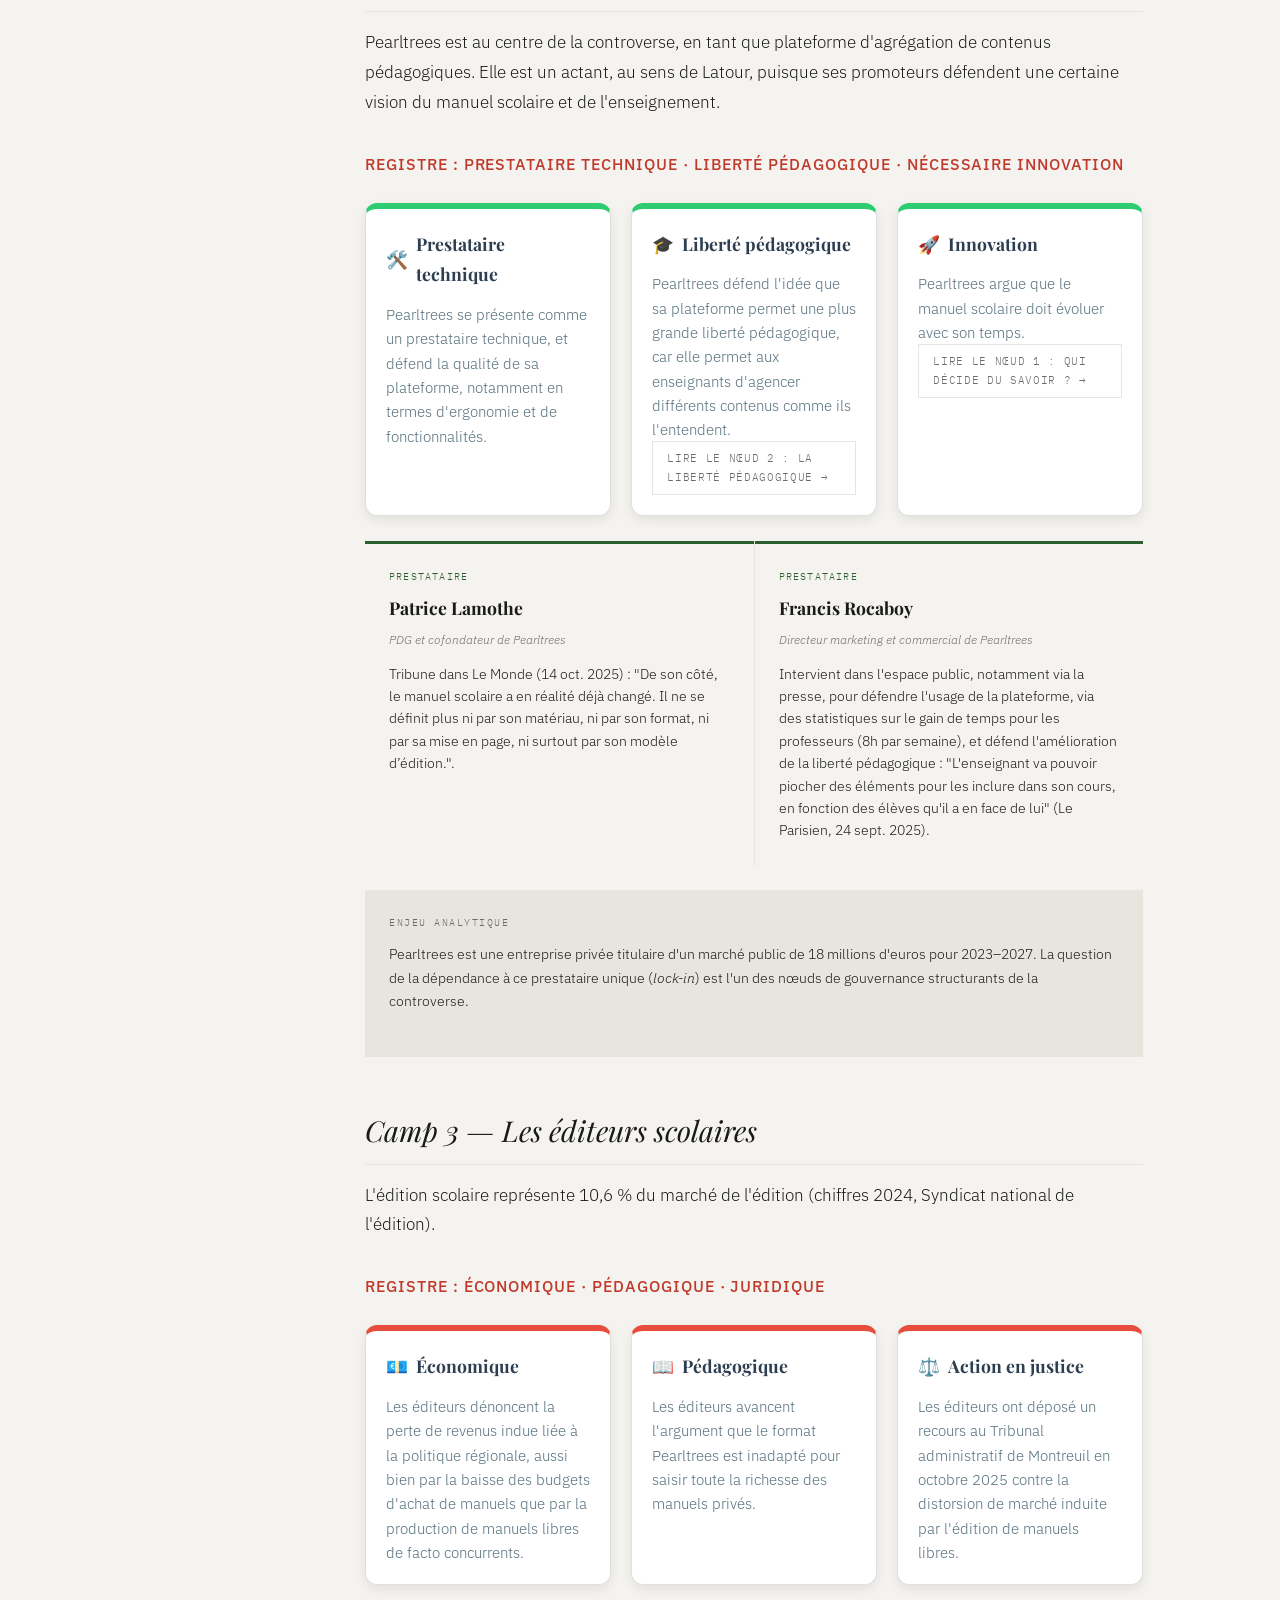
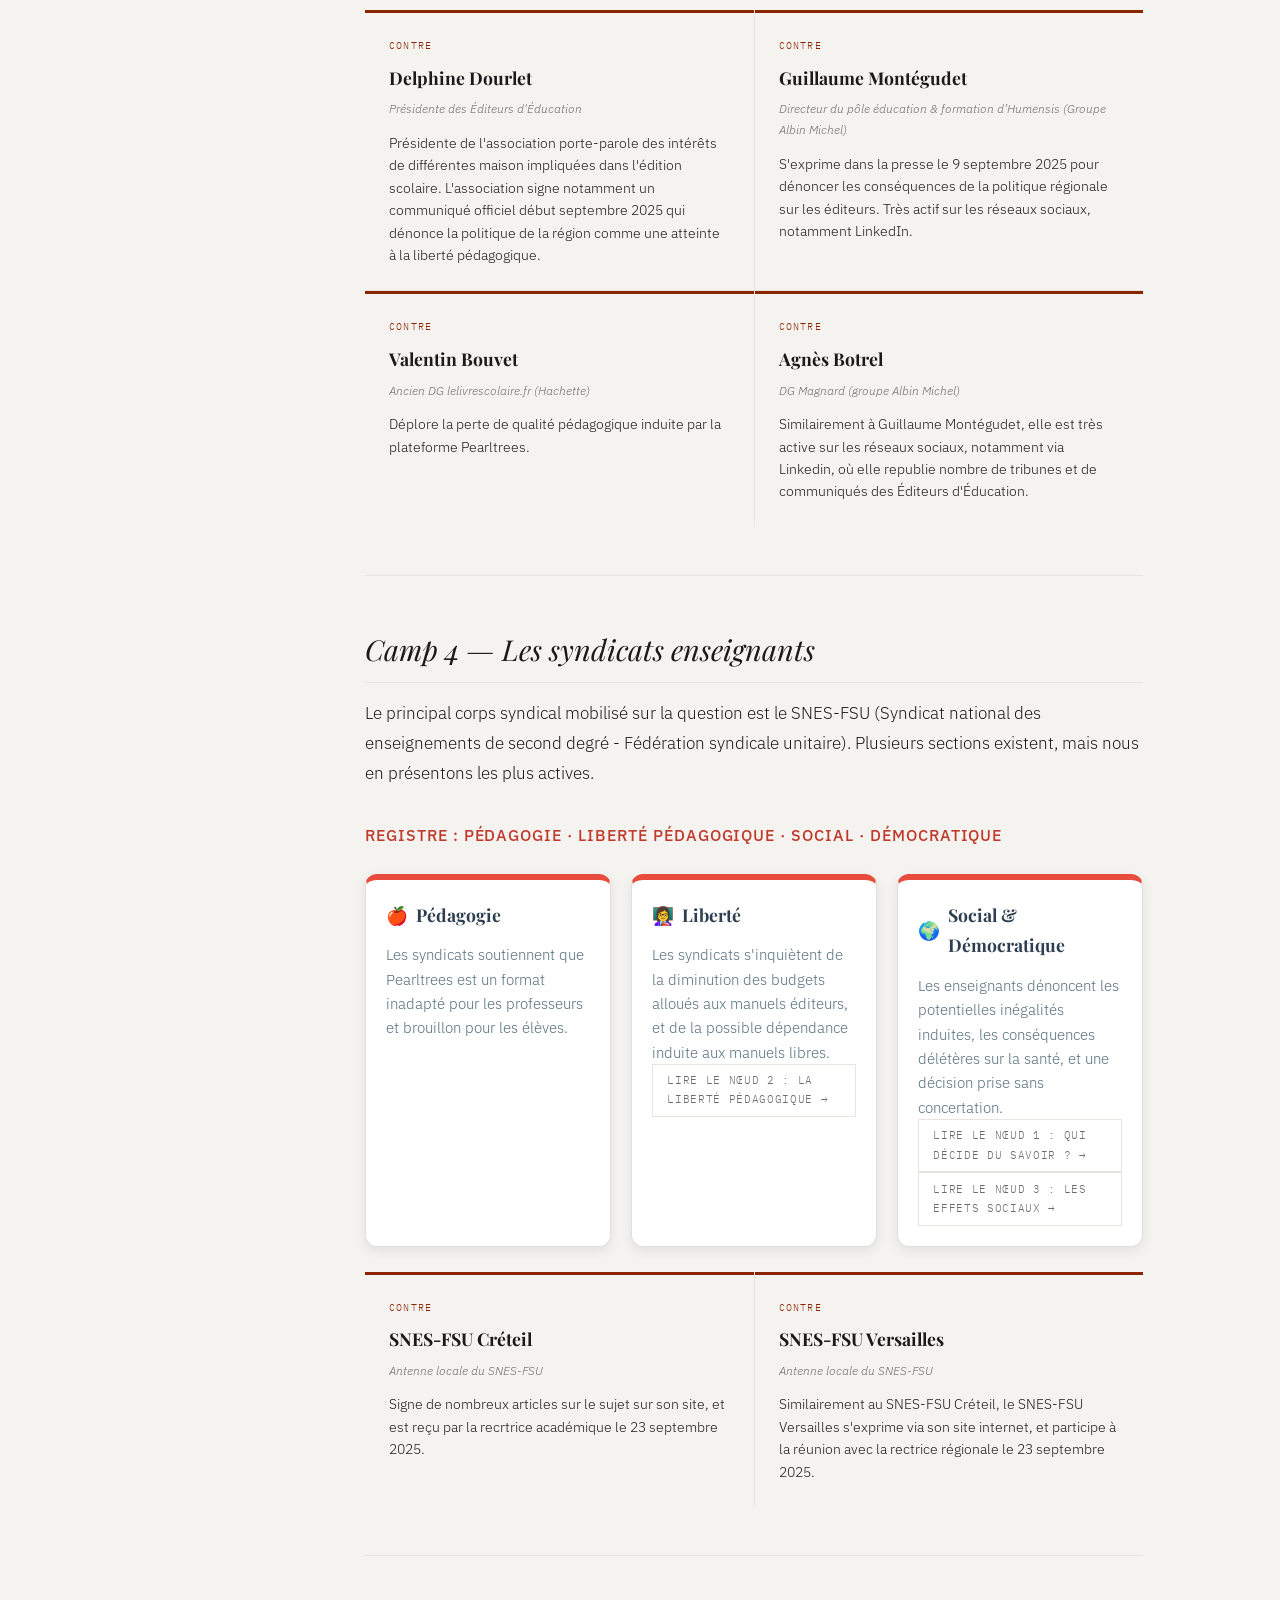
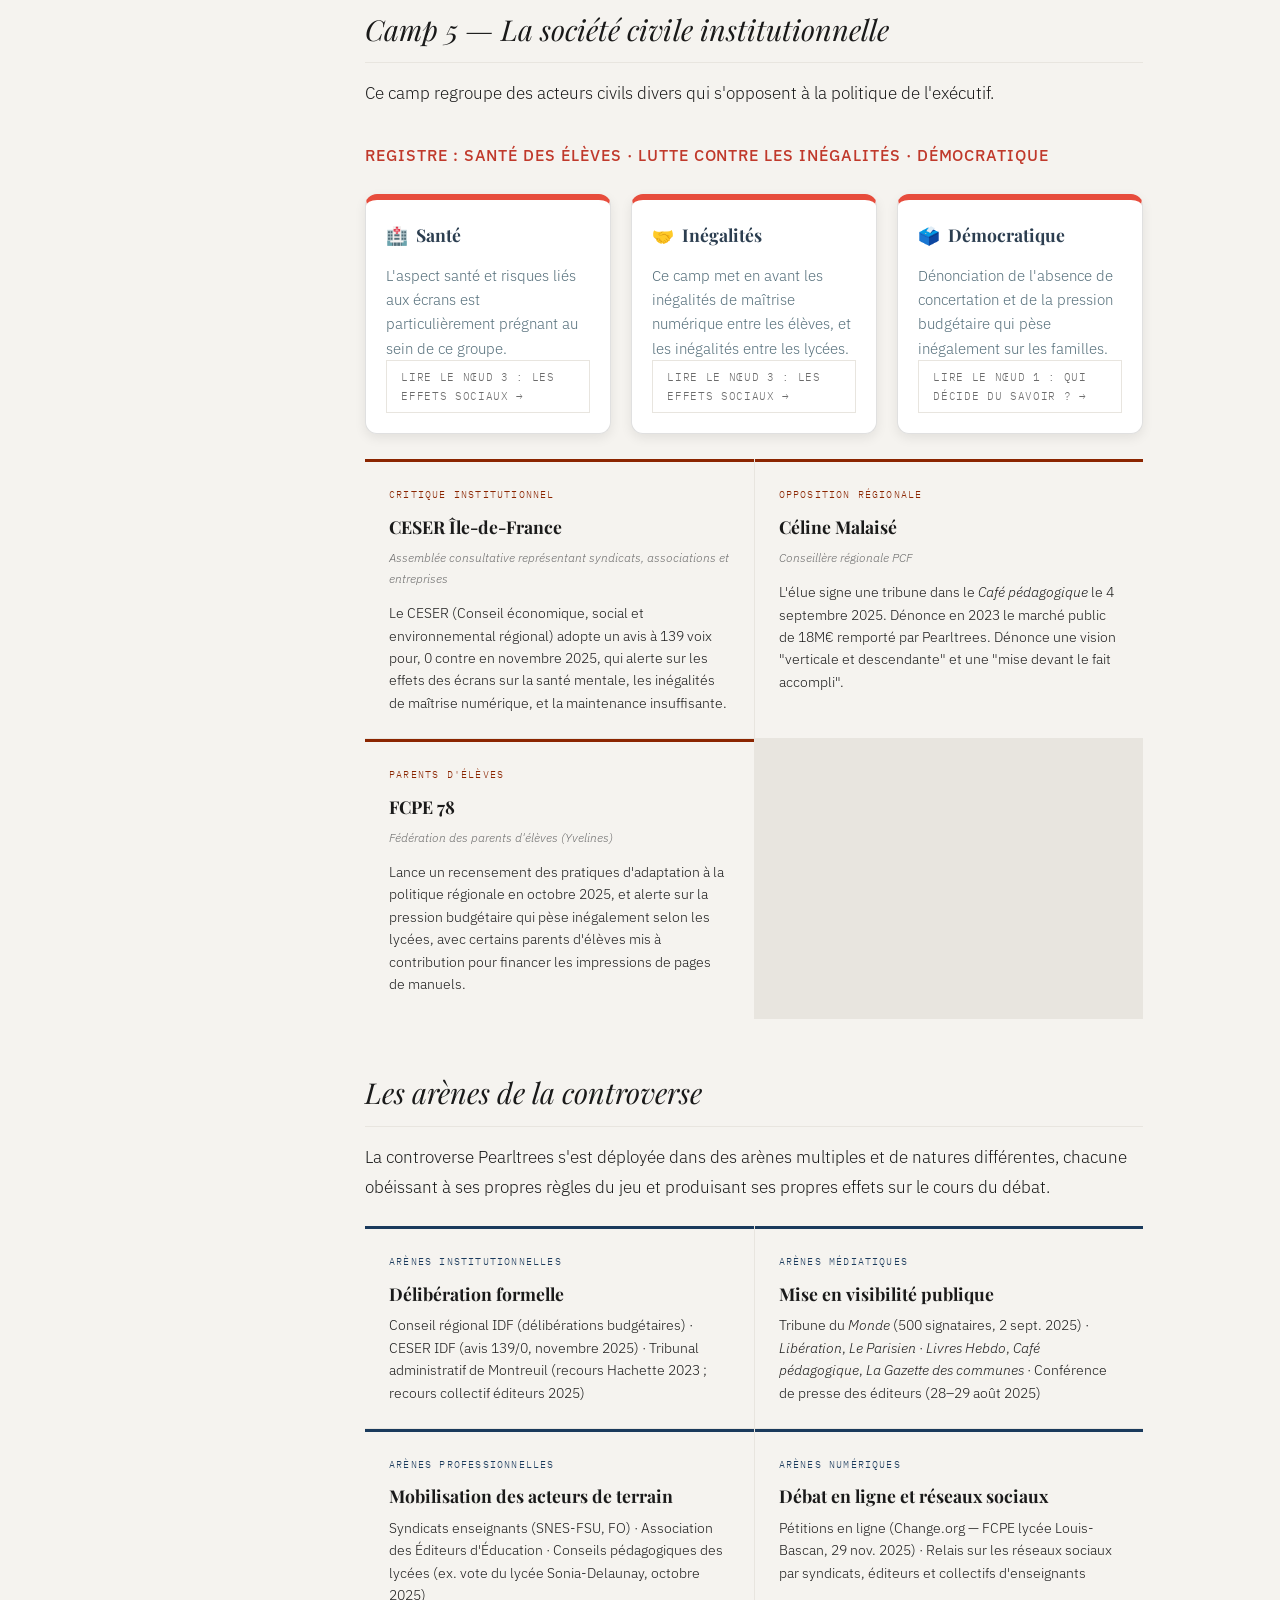
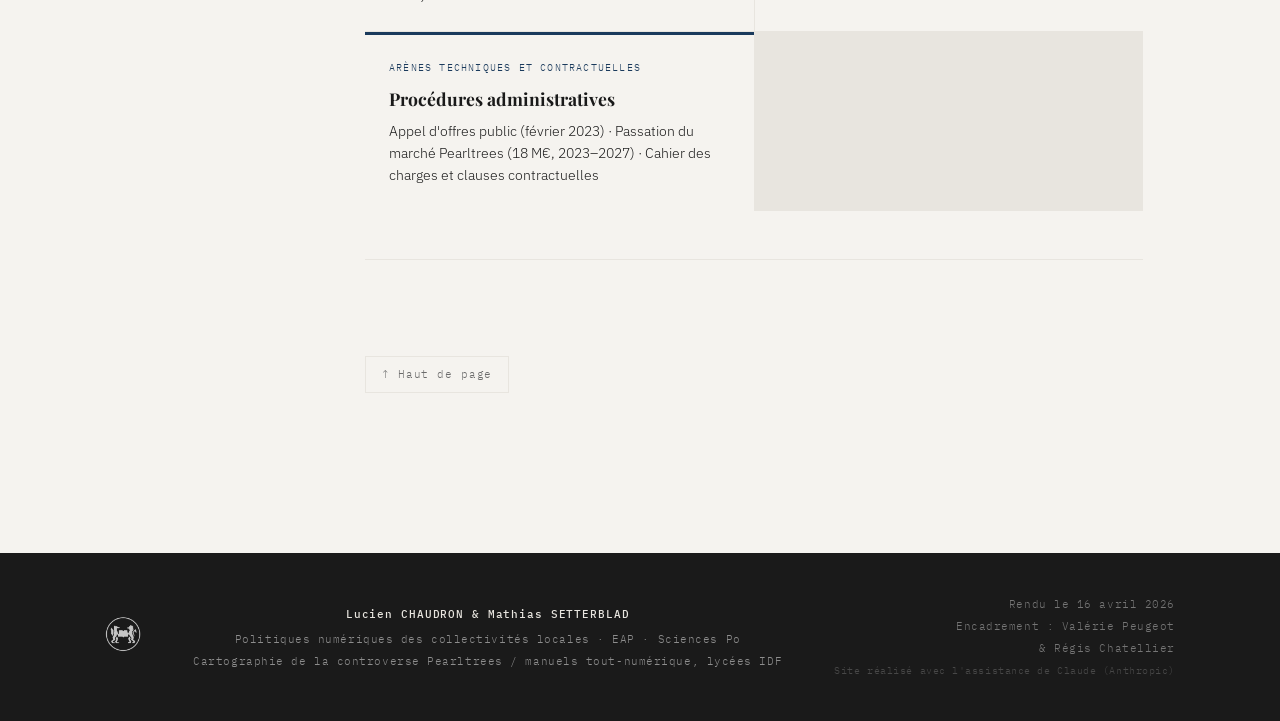
==== commit 125e433d: "added arenas" ====
--- a/acteurs.html
+++ b/acteurs.html
@@ -33,6 +33,10 @@
         <li><button data-section="syndicats">🔴 Syndicats</button></li>
         <li><button data-section="civil">🔴 Société civile</button></li>
       </ul>
+      <div style="margin-top: 2rem;" class="sidebar-label">Arènes</div>
+      <ul class="sidebar-nav">
+        <li><button data-section="arena">🏟️ Les arènes de la controverse</button></li>
+      </ul>
     </aside>
 
     <main>
@@ -373,6 +377,66 @@
               avec certains parents d'élèves mis à contribution pour financer les impressions de pages de manuels.
             </div>
           </div>
+        </div>
+      </section>
+
+      <section id="arena">
+        <h2>Les arènes de la controverse</h2>
+
+        <p>
+          La controverse Pearltrees s'est déployée dans des arènes multiples et de natures différentes,
+          chacune obéissant à ses propres règles du jeu et produisant ses propres effets sur le cours du débat.
+        </p>
+
+        <div class="acteur-grid"
+          style="grid-template-columns: repeat(auto-fit, minmax(260px, 1fr)); margin-top: 1.5rem;">
+
+          <div class="acteur-card neutre">
+            <div class="acteur-camp neutre">Arènes institutionnelles</div>
+            <div class="acteur-nom">Délibération formelle</div>
+            <div class="acteur-position">
+              Conseil régional IDF (délibérations budgétaires) · CESER IDF (avis 139/0, novembre 2025) ·
+              Tribunal administratif de Montreuil (recours Hachette 2023 ; recours collectif éditeurs 2025)
+            </div>
+          </div>
+
+          <div class="acteur-card neutre">
+            <div class="acteur-camp neutre">Arènes médiatiques</div>
+            <div class="acteur-nom">Mise en visibilité publique</div>
+            <div class="acteur-position">
+              Tribune du <em>Monde</em> (500 signataires, 2 sept. 2025) · <em>Libération</em>, <em>Le Parisien</em> ·
+              <em>Livres Hebdo</em>, <em>Café pédagogique</em>, <em>La Gazette des communes</em> ·
+              Conférence de presse des éditeurs (28–29 août 2025)
+            </div>
+          </div>
+
+          <div class="acteur-card neutre">
+            <div class="acteur-camp neutre">Arènes professionnelles</div>
+            <div class="acteur-nom">Mobilisation des acteurs de terrain</div>
+            <div class="acteur-position">
+              Syndicats enseignants (SNES-FSU, FO) · Association des Éditeurs d'Éducation ·
+              Conseils pédagogiques des lycées (ex. vote du lycée Sonia-Delaunay, octobre 2025)
+            </div>
+          </div>
+
+          <div class="acteur-card neutre">
+            <div class="acteur-camp neutre">Arènes numériques</div>
+            <div class="acteur-nom">Débat en ligne et réseaux sociaux</div>
+            <div class="acteur-position">
+              Pétitions en ligne (Change.org — FCPE lycée Louis-Bascan, 29 nov. 2025) ·
+              Relais sur les réseaux sociaux par syndicats, éditeurs et collectifs d'enseignants
+            </div>
+          </div>
+
+          <div class="acteur-card neutre">
+            <div class="acteur-camp neutre">Arènes techniques et contractuelles</div>
+            <div class="acteur-nom">Procédures administratives</div>
+            <div class="acteur-position">
+              Appel d'offres public (février 2023) · Passation du marché Pearltrees (18 M€, 2023–2027) ·
+              Cahier des charges et clauses contractuelles
+            </div>
+          </div>
+
         </div>
       </section>
 
